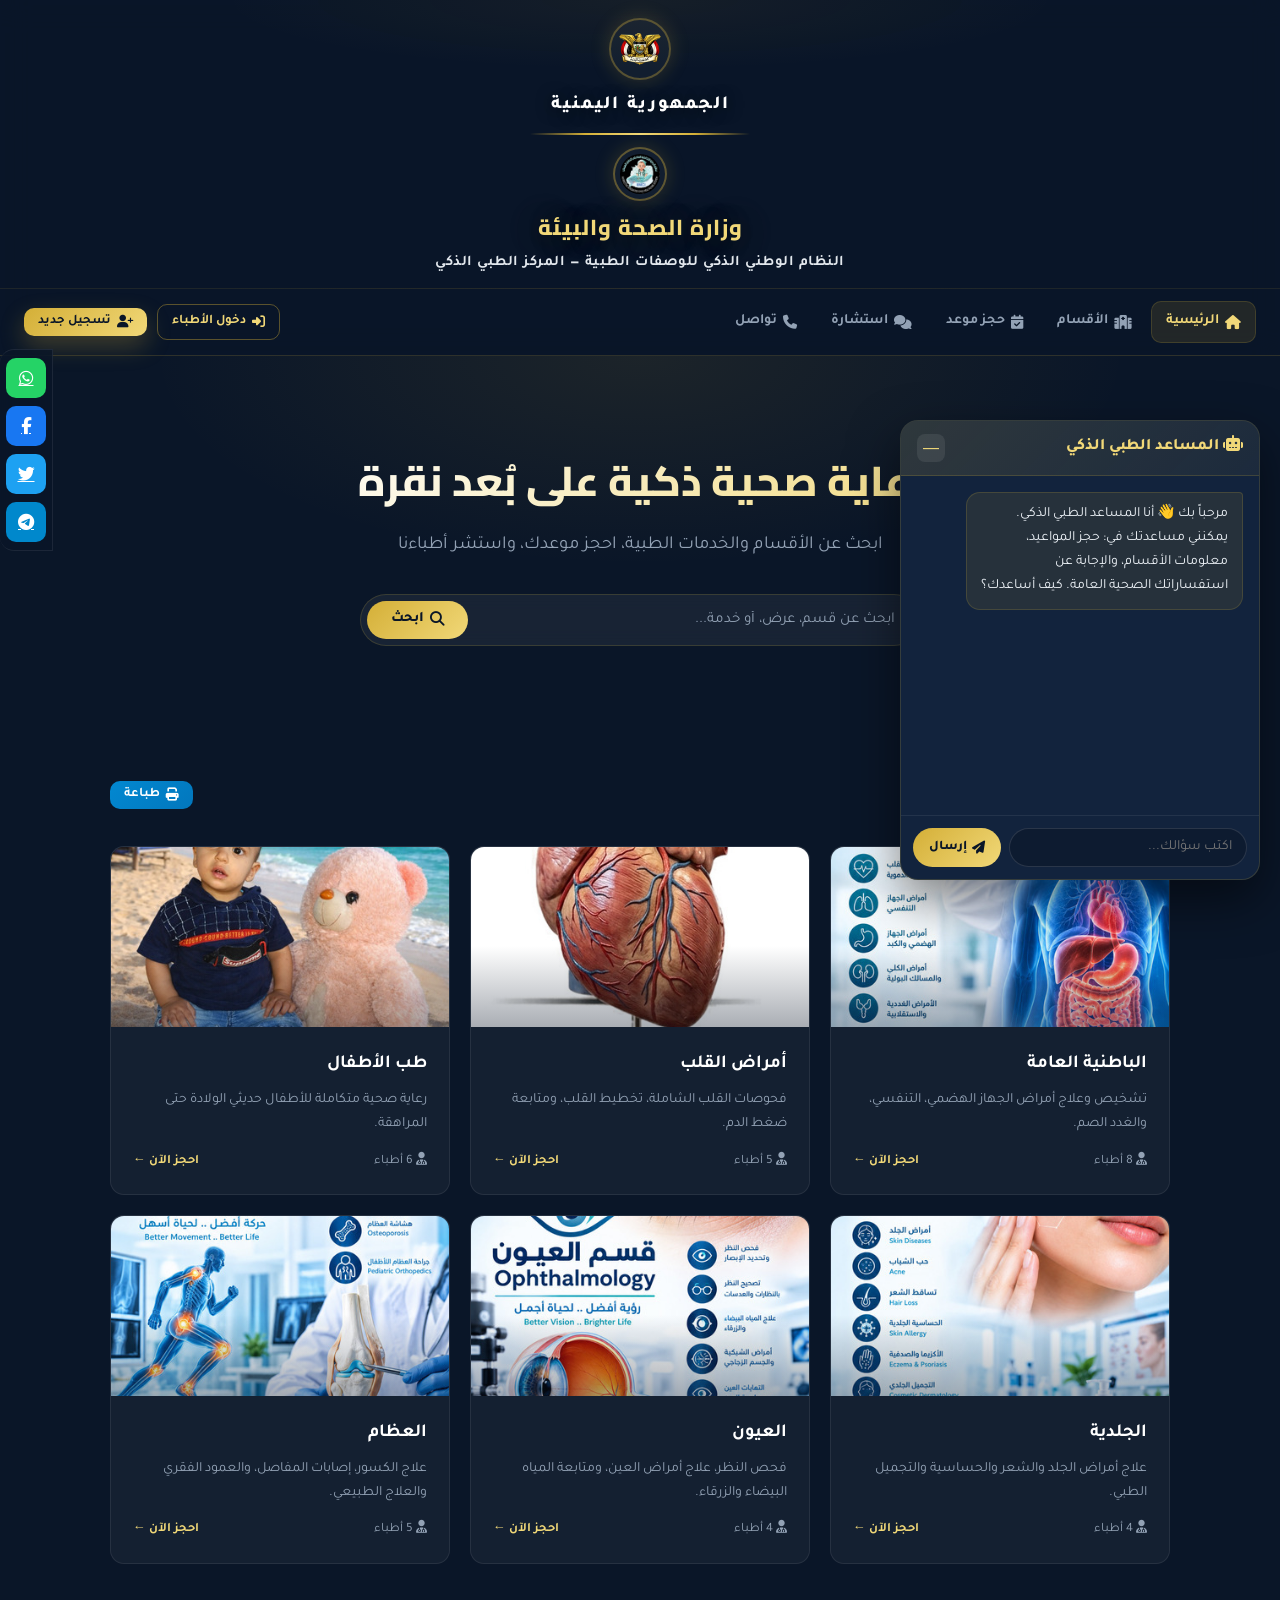
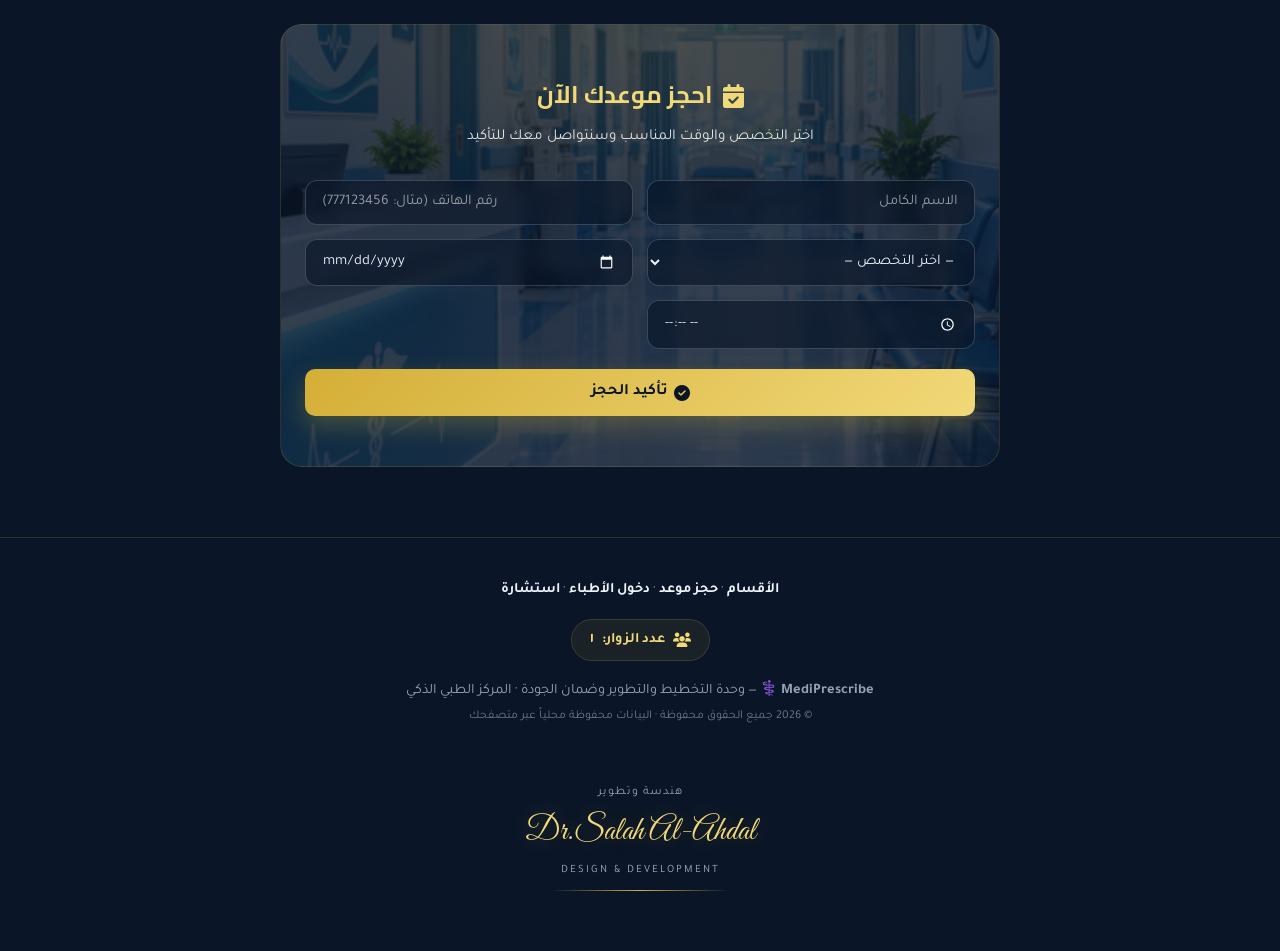
==== index.html @ f524c4a7 "🎉 Initial commit: National Smart Prescription v3.1 النظام الوطني الذكي للوصفات الطبية Ministry of Pu" ====
<!DOCTYPE html>
<html lang="ar" dir="rtl">
<head>
<meta charset="UTF-8">
<meta name="viewport" content="width=device-width, initial-scale=1.0, viewport-fit=cover">
<meta http-equiv="X-UA-Compatible" content="IE=edge">

<!-- ==================== SEO ==================== -->
<title>المركز الطبي الذكي | النظام الوطني الذكي للوصفات الطبية</title>
<meta name="description" content="نظام طبي متكامل — وزارة الصحة والبيئة اليمنية. احجز موعدك، استشر أطباءنا، واستفد من خدماتنا الطبية الشاملة.">
<meta name="keywords" content="المركز الطبي, وزارة الصحة, اليمن, حجز موعد, استشارة طبية, وصفات طبية">
<meta name="author" content="Dr.Salah Al-Ahdal">
<meta name="robots" content="index, follow">
<meta name="theme-color" content="#0a1628">
<meta name="color-scheme" content="dark light">

<!-- ==================== Open Graph ==================== -->
<meta property="og:type" content="website">
<meta property="og:locale" content="ar_YE">
<meta property="og:site_name" content="MediPrescribe">
<meta property="og:title" content="المركز الطبي الذكي | وزارة الصحة والبيئة">
<meta property="og:description" content="رعاية صحية ذكية على بُعد نقرة — احجز موعدك واستشر أطباءنا.">
<meta property="og:image" content="images/og-image.jpg">
<meta property="og:image:width" content="1200">
<meta property="og:image:height" content="630">

<!-- ==================== Twitter Card ==================== -->
<meta name="twitter:card" content="summary_large_image">
<meta name="twitter:title" content="المركز الطبي الذكي">
<meta name="twitter:description" content="رعاية صحية ذكية على بُعد نقرة.">
<meta name="twitter:image" content="images/twitter-card.jpg">

<!-- ==================== PWA / Icons ==================== -->
<link rel="manifest" href="manifest.json">
<link rel="icon" type="image/svg+xml" href="data:image/svg+xml,%3Csvg xmlns='http://www.w3.org/2000/svg' viewBox='0 0 100 100'%3E%3Ccircle cx='50' cy='50' r='48' fill='%230a1628'/%3E%3Ccircle cx='50' cy='50' r='42' fill='none' stroke='%23d4af37' stroke-width='2.5'/%3E%3Cpath d='M50 28v44M32 38h36M38 68h24' stroke='%23d4af37' stroke-width='3.5' fill='none' stroke-linecap='round'/%3E%3C/svg%3E">
<link rel="apple-touch-icon" href="images/apple-touch-icon.png">
<meta name="apple-mobile-web-app-capable" content="yes">
<meta name="apple-mobile-web-app-status-bar-style" content="black-translucent">
<meta name="apple-mobile-web-app-title" content="MediPrescribe">

<!-- ==================== Fonts ==================== -->
<link rel="preconnect" href="https://fonts.googleapis.com">
<link rel="preconnect" href="https://fonts.gstatic.com" crossorigin>
<link href="https://fonts.googleapis.com/css2?family=Great+Vibes&family=Cairo:wght@400;500;600;700;800&family=Tajawal:wght@400;500;700;800&display=swap" rel="stylesheet">
<link rel="stylesheet" href="https://cdnjs.cloudflare.com/ajax/libs/font-awesome/6.5.1/css/all.min.css">

<style>
/* ═══════════════ نظام الألوان والأساسيات ═══════════════ */
:root {
  --bg: #0a1628;
  --bg-light: #12233d;
  --bg-card: rgba(255, 255, 255, 0.045);
  --gold: #d4af37;
  --gold-light: #f1d878;
  --text: #eef3f8;
  --text-muted: #93a2b5;
  --border: rgba(212, 175, 55, 0.18);
  --danger: #dc3545;
  --success: #28a745;
  --info: #0288d1;
  --radius: 14px;
  --shadow: 0 10px 30px rgba(0, 0, 0, 0.35);
  --primary-color: #00796b;
  --primary-light: rgba(0, 121, 107, 0.12);
}

* { box-sizing: border-box; margin: 0; padding: 0; }

html { scroll-behavior: smooth; }

body.public-body {
  font-family: 'Tajawal', 'Cairo', sans-serif;
  background:
    radial-gradient(1000px 500px at 80% -10%, rgba(212, 175, 55, 0.07), transparent 60%),
    radial-gradient(800px 400px at 10% 110%, rgba(2, 136, 209, 0.08), transparent 60%),
    var(--bg);
  color: var(--text);
  min-height: 100vh;
  line-height: 1.7;
}

h1, h2, h3 { font-family: 'Cairo', 'Tajawal', sans-serif; }

a { color: inherit; }

::selection { background: rgba(212, 175, 55, 0.35); }

:focus-visible {
  outline: 2px solid var(--gold-light);
  outline-offset: 2px;
  border-radius: 6px;
}

/* ═══════════════ الهيدر الرسمي المركزي ═══════════════ */
.app-header-centered {
  display: flex;
  flex-direction: column;
  padding: 0;
  background: rgba(10, 22, 40, 0.85);
  backdrop-filter: blur(14px);
  -webkit-backdrop-filter: blur(14px);
  border-bottom: 1px solid var(--border);
  position: sticky;
  top: 0;
  z-index: 50;
}

.official-header-top {
  padding: 18px 20px 14px;
  text-align: center;
  border-bottom: 1px solid rgba(212, 175, 55, 0.1);
  background: radial-gradient(600px 100px at 50% 0%, rgba(212, 175, 55, 0.06), transparent 70%);
}

.official-header-content {
  display: flex;
  flex-direction: column;
  align-items: center;
  gap: 6px;
  max-width: 600px;
  margin: 0 auto;
}

.official-emblem {
  width: 62px;
  height: 62px;
  object-fit: contain;
  border-radius: 50%;
  border: 2.5px solid rgba(212, 175, 55, 0.35);
  padding: 5px;
  background: rgba(255, 255, 255, 0.04);
  box-shadow: 0 0 20px rgba(212, 175, 55, 0.2);
  transition: transform 0.4s ease, box-shadow 0.4s ease;
  display: block;
  margin: 0 auto;
  flex-shrink: 0;
}
.official-emblem:hover { transform: scale(1.08); box-shadow: 0 0 30px rgba(212, 175, 55, 0.4); }
.official-emblem.institute { width: 54px; height: 54px; border-color: rgba(212, 175, 55, 0.4); }
.official-emblem.fallback {
  display: flex !important;
  align-items: center;
  justify-content: center;
  font-size: 2rem;
  line-height: 1;
}

.official-header-republic {
  font-family: 'Tajawal', 'Cairo', sans-serif;
  font-weight: 800;
  font-size: clamp(0.95rem, 2.5vw, 1.15rem);
  color: #fff;
  letter-spacing: 2px;
  text-shadow: 0 2px 15px rgba(0, 0, 0, 0.6);
  margin-top: 4px;
}

.official-header-divider {
  width: 220px;
  height: 2px;
  background: linear-gradient(90deg, transparent, var(--gold), var(--gold-light), var(--gold), transparent);
  margin: 6px auto;
  border-radius: 2px;
}

.official-header-title {
  font-family: 'Cairo', 'Tajawal', sans-serif;
  font-weight: 800;
  font-size: clamp(1.05rem, 2.8vw, 1.35rem);
  color: var(--gold-light);
  text-shadow: 0 3px 20px rgba(0, 0, 0, 0.5), 0 0 40px rgba(212, 175, 55, 0.25);
  letter-spacing: 1px;
  line-height: 1.5;
  margin: 4px 0 0;
}

.official-header-subtitle {
  font-family: 'Tajawal', 'Cairo', sans-serif;
  font-weight: 600;
  font-size: clamp(0.78rem, 1.8vw, 0.92rem);
  color: var(--text);
  opacity: 0.95;
  letter-spacing: 0.5px;
  line-height: 1.5;
  margin: 2px 0 0;
}

.app-header-nav {
  display: flex;
  align-items: center;
  justify-content: space-between;
  gap: 14px;
  padding: 12px 24px;
  flex-wrap: wrap;
}

#main-nav { display: flex; gap: 4px; flex-wrap: wrap; align-items: center; }

.nav-link {
  padding: 8px 14px;
  border-radius: 10px;
  color: var(--text-muted);
  font-weight: 600;
  font-size: 0.88rem;
  transition: all 0.15s ease;
  border: 1px solid transparent;
  display: inline-flex;
  align-items: center;
  gap: 6px;
  text-decoration: none;
}
.nav-link:hover { color: var(--gold-light); background: rgba(212, 175, 55, 0.08); }
.nav-link.active {
  color: var(--gold-light);
  background: rgba(212, 175, 55, 0.12);
  border-color: rgba(212, 175, 55, 0.18);
}

.user-box { display: flex; align-items: center; gap: 10px; flex-wrap: wrap; }

.user-badge {
  display: inline-flex;
  align-items: center;
  gap: 6px;
  font-size: 0.84rem;
  font-weight: 600;
  padding: 7px 14px;
  border-radius: 999px;
  white-space: nowrap;
}
.user-badge.gold {
  background: rgba(212, 175, 55, 0.1);
  border: 1px solid rgba(212, 175, 55, 0.18);
  color: var(--gold-light);
}

/* ═══════════════ الأزرار ═══════════════ */
.btn {
  display: inline-flex;
  align-items: center;
  justify-content: center;
  gap: 6px;
  padding: 10px 20px;
  border: none;
  border-radius: 10px;
  font-family: inherit;
  font-weight: 700;
  font-size: 0.92rem;
  cursor: pointer;
  transition: all 0.15s ease;
  white-space: nowrap;
  text-align: center;
  user-select: none;
  text-decoration: none;
}
.btn:disabled { opacity: 0.55; cursor: not-allowed; transform: none !important; }
.btn-sm { padding: 6px 14px; font-size: 0.82rem; }
.btn-danger {
  background: rgba(220, 53, 69, 0.1);
  color: #ff9aa5;
  border: 1px solid rgba(220, 53, 69, 0.35);
}
.btn-danger:hover { background: rgba(220, 53, 69, 0.22); transform: translateY(-2px); }
.btn-ghost {
  background: rgba(255, 255, 255, 0.06);
  color: var(--text);
  border: 1px solid rgba(255, 255, 255, 0.16);
}
.btn-ghost:hover { background: rgba(255, 255, 255, 0.12); transform: translateY(-2px); }
.btn-secondary {
  background: linear-gradient(135deg, #0288d1, #0277bd);
  color: #fff;
  border: none;
}
.btn-secondary:hover { transform: translateY(-2px); box-shadow: 0 10px 22px rgba(2, 136, 209, 0.3); }
.btn-primary {
  background: linear-gradient(135deg, var(--gold), var(--gold-light));
  color: var(--bg);
  box-shadow: 0 10px 24px rgba(212, 175, 55, 0.28);
}
.btn-primary:hover:not(:disabled) { transform: translateY(-2px); box-shadow: 0 14px 30px rgba(212, 175, 55, 0.4); }
.btn-outline {
  background: transparent;
  color: var(--gold-light);
  border: 1px solid rgba(212, 175, 55, 0.4);
}
.btn-outline:hover { background: rgba(212, 175, 55, 0.12); transform: translateY(-2px); }

/* ═══════════════ skip link ═══════════════ */
.skip-link {
  position: absolute;
  top: -50px;
  right: 10px;
  background: var(--gold);
  color: var(--bg);
  padding: 8px 16px;
  border-radius: 0 0 10px 10px;
  font-weight: 800;
  z-index: 9999;
  transition: top 0.2s;
  text-decoration: none;
}
.skip-link:focus { top: 0; }

/* ═══════════════ Hero ═══════════════ */
.hero-section {
  padding: 90px 20px 70px;
  text-align: center;
  background:
    radial-gradient(700px 300px at 50% 0%, rgba(212, 175, 55, 0.09), transparent 70%);
}
.hero-content { max-width: 720px; margin: 0 auto; }
.hero-content h2 {
  font-size: clamp(1.6rem, 5vw, 2.6rem);
  font-weight: 800;
  background: linear-gradient(135deg, #fff, var(--gold-light));
  -webkit-background-clip: text;
  background-clip: text;
  -webkit-text-fill-color: transparent;
  margin-bottom: 14px;
}
.hero-content p {
  color: var(--text-muted);
  font-size: clamp(0.95rem, 2.5vw, 1.15rem);
  margin-bottom: 32px;
}

.search-bar {
  display: flex;
  gap: 8px;
  max-width: 560px;
  margin: 0 auto;
  background: rgba(255, 255, 255, 0.06);
  border: 1px solid var(--border);
  border-radius: 999px;
  padding: 6px;
  backdrop-filter: blur(8px);
}
.search-bar input {
  flex: 1;
  min-width: 0;
  background: transparent;
  border: none;
  outline: none;
  color: var(--text);
  font-family: inherit;
  font-size: 0.95rem;
  padding: 10px 18px;
}
.search-bar input::placeholder { color: var(--text-muted); }
.search-bar button {
  border: none;
  border-radius: 999px;
  padding: 10px 24px;
  background: linear-gradient(135deg, var(--gold), var(--gold-light));
  color: var(--bg);
  font-family: inherit;
  font-weight: 800;
  font-size: 0.9rem;
  cursor: pointer;
  display: inline-flex;
  align-items: center;
  gap: 6px;
  transition: transform 0.15s ease, box-shadow 0.15s ease;
}
.search-bar button:hover { transform: translateY(-1px); box-shadow: 0 8px 20px rgba(212, 175, 55, 0.35); }

/* ═══════════════ الأقسام ═══════════════ */
.section { max-width: 1100px; margin: 0 auto; padding: 60px 20px; }

.section-header {
  display: flex;
  align-items: center;
  justify-content: space-between;
  flex-wrap: wrap;
  gap: 12px;
  margin-bottom: 30px;
}
.section-header h3 {
  font-size: 1.5rem;
  color: var(--gold-light);
  display: flex;
  align-items: center;
  gap: 10px;
}

.departments-grid {
  display: grid;
  grid-template-columns: repeat(auto-fill, minmax(280px, 1fr));
  gap: 20px;
}

.dept-card {
  background: var(--bg-card);
  border: 1px solid rgba(255, 255, 255, 0.08);
  border-radius: var(--radius);
  overflow: hidden;
  transition: transform 0.2s ease, border-color 0.2s ease, box-shadow 0.2s ease;
  position: relative;
  display: flex;
  flex-direction: column;
}
.dept-card::before {
  content: '';
  position: absolute;
  inset-inline-start: 0;
  top: 0;
  height: 3px;
  width: 0;
  background: linear-gradient(90deg, var(--gold), var(--gold-light));
  transition: width 0.3s ease;
  z-index: 2;
}
.dept-card:hover {
  transform: translateY(-5px);
  border-color: rgba(212, 175, 55, 0.35);
  box-shadow: var(--shadow);
}
.dept-card:hover::before { width: 100%; }
.dept-card.hidden-by-search { display: none; }

/* ═══ صورة بطاقة القسم ═══ */
.dept-card-image {
  position: relative;
  width: 100%;
  height: 180px;
  overflow: hidden;
  background: linear-gradient(135deg, rgba(0,121,107,0.15), rgba(2,136,209,0.1));
}
.dept-card-image img {
  width: 100%;
  height: 100%;
  object-fit: cover;
  object-position: center;
  transition: transform 0.5s ease;
  display: block;
}
.dept-card:hover .dept-card-image img {
  transform: scale(1.06);
}
.dept-card-image::after {
  content: '';
  position: absolute;
  inset: 0;
  background: linear-gradient(180deg, transparent 55%, rgba(10, 22, 40, 0.35) 100%);
  pointer-events: none;
}

/* ✅ حالة الاحتياط: عند فشل تحميل الصورة */
.dept-card-image.fallback-mode {
  height: auto;
  padding: 22px 22px 0;
  background: transparent;
  display: flex;
  align-items: center;
}
.dept-card-image.fallback-mode img { display: none; }
.dept-card-image.fallback-mode::after { display: none; }
.dept-card-image.fallback-mode .dept-icon {
  display: flex;
  margin-bottom: 0;
}

/* أيقونة الاحتياط (مخفية افتراضياً) */
.dept-card-image .dept-icon-fallback {
  display: none;
  width: 54px;
  height: 54px;
  border-radius: var(--radius-md, 10px);
  background: var(--primary-light);
  border: 1px solid rgba(0,121,107,0.22);
  font-size: 1.4rem;
  color: var(--primary-color);
  align-items: center;
  justify-content: center;
}
.dept-card-image.fallback-mode .dept-icon-fallback {
  display: flex;
}

/* ═══ جسم البطاقة ═══ */
.dept-card-body {
  padding: 22px;
  flex: 1;
  display: flex;
  flex-direction: column;
}
.dept-card-body h4 { font-size: 1.15rem; margin-bottom: 8px; color: #fff; }
.dept-card-body p { font-size: 0.88rem; color: var(--text-muted); margin-bottom: 14px; flex: 1; }

.dept-meta {
  display: flex;
  align-items: center;
  justify-content: space-between;
  font-size: 0.8rem;
  color: var(--text-muted);
}
.dept-meta .doctors-count { color: var(--gold-light); font-weight: 700; }
.dept-meta .doctors-count:hover { color: #fff; }

/* ═══ أيقونة القسم (تُستخدم في fallback) ═══ */
.dept-icon {
  width: 54px;
  height: 54px;
  border-radius: 14px;
  display: flex;
  align-items: center;
  justify-content: center;
  font-size: 1.4rem;
  color: var(--gold-light);
  background: rgba(212, 175, 55, 0.1);
  border: 1px solid rgba(212, 175, 55, 0.22);
  margin-bottom: 16px;
}

.no-results {
  grid-column: 1 / -1;
  text-align: center;
  color: var(--text-muted);
  padding: 40px 20px;
  font-size: 1rem;
}
.no-results i { font-size: 2rem; display: block; margin-bottom: 12px; color: var(--gold); }

/* ═══════════════ قسم الحجز — مع خلفية المستشفى ═══════════════ */
.booking-section {
  position: relative;
  max-width: 720px;
  margin: 0 auto 70px;
  padding: 50px 24px;
  text-align: center;
  background:
    linear-gradient(rgba(10, 22, 40, 0.82), rgba(10, 22, 40, 0.82)),
    url('images/hospital-bg.jpg') center/cover no-repeat;
  border: 1px solid var(--border);
  border-radius: 22px;
  overflow: hidden;
  color: #fff;
}
.booking-section::before {
  content: '';
  position: absolute;
  inset: 0;
  background: radial-gradient(
    600px 300px at 50% 0%,
    rgba(212, 175, 55, 0.12),
    transparent 70%
  );
  pointer-events: none;
  border-radius: inherit;
}
.booking-section > * {
  position: relative;
  z-index: 1;
}
.booking-section h3 {
  font-size: 1.5rem;
  color: var(--gold-light);
  display: flex;
  align-items: center;
  justify-content: center;
  gap: 10px;
  margin-bottom: 8px;
}
.booking-section > p { color: rgba(255, 255, 255, 0.85); margin-bottom: 30px; font-size: 0.95rem; }

#booking-form {
  display: grid;
  grid-template-columns: 1fr 1fr;
  gap: 14px;
  text-align: right;
}
#booking-form input,
#booking-form select {
  width: 100%;
  padding: 13px 16px;
  border-radius: 12px;
  border: 1px solid rgba(255, 255, 255, 0.18);
  background: rgba(10, 22, 40, 0.65);
  color: var(--text);
  font-family: inherit;
  font-size: 0.92rem;
  transition: border-color 0.15s ease, box-shadow 0.15s ease;
  backdrop-filter: blur(6px);
}
#booking-form select option { background: var(--bg-light); color: var(--text); }
#booking-form input::placeholder { color: rgba(255, 255, 255, 0.55); }
#booking-form input:focus,
#booking-form select:focus {
  outline: none;
  border-color: var(--gold);
  box-shadow: 0 0 0 3px rgba(212, 175, 55, 0.2);
}
#booking-form input.invalid,
#booking-form select.invalid {
  border-color: var(--danger);
  box-shadow: 0 0 0 3px rgba(220, 53, 69, 0.2);
}
#booking-form input[type="date"],
#booking-form input[type="time"] { color-scheme: dark; }
#booking-form button[type="submit"] {
  grid-column: 1 / -1;
  padding: 14px;
  font-size: 1rem;
  margin-top: 6px;
}

/* ═══════════════ الفوتر ═══════════════ */
.app-footer {
  border-top: 1px solid var(--border);
  padding: 40px 20px 24px;
  text-align: center;
  color: var(--text-muted);
  font-size: 0.9rem;
  background: rgba(10, 22, 40, 0.6);
}
.footer-links { margin-bottom: 16px; }
.footer-links a {
  color: var(--text);
  text-decoration: none;
  transition: color 0.15s ease;
  font-weight: 600;
}
.footer-links a:hover { color: var(--gold-light); }
.visitor-counter {
  display: inline-flex;
  align-items: center;
  gap: 8px;
  margin-bottom: 18px;
  padding: 8px 18px;
  border-radius: 999px;
  background: rgba(212, 175, 55, 0.08);
  border: 1px solid rgba(212, 175, 55, 0.18);
  color: var(--gold-light);
  font-weight: 700;
}
.app-footer small { opacity: 0.7; }

/* ═══════════════ التوقيع ═══════════════ */
.e-signature {
  display: flex;
  flex-direction: column;
  align-items: center;
  gap: 2px;
  padding: 30px 20px 60px;
  background: rgba(10, 22, 40, 0.6);
}
.sig-label { font-size: 0.75rem; color: var(--text-muted); letter-spacing: 1px; }
.sig-name {
  font-family: 'Great Vibes', cursive;
  font-size: 2rem;
  color: var(--gold-light);
  text-shadow: 0 0 25px rgba(212, 175, 55, 0.3);
}
.sig-role { font-size: 0.7rem; color: var(--text-muted); letter-spacing: 2px; text-transform: uppercase; }
.sig-underline {
  width: 180px;
  height: 1px;
  margin-top: 8px;
  background: linear-gradient(90deg, transparent, var(--gold), transparent);
}

/* ═══════════════ الشات الذكي ═══════════════ */
.floating-chat {
  position: fixed;
  bottom: 20px;
  inset-inline-start: 20px;
  width: min(360px, calc(100vw - 40px));
  background: var(--bg-light);
  border: 1px solid var(--border);
  border-radius: 18px;
  box-shadow: 0 20px 50px rgba(0, 0, 0, 0.5);
  z-index: 60;
  overflow: hidden;
  display: flex;
  flex-direction: column;
  transition: height 0.25s ease;
  height: 460px;
}
.floating-chat.minimized { height: 52px; }
.floating-chat.minimized .chat-body,
.floating-chat.minimized .chat-footer { display: none; }

.chat-header {
  display: flex;
  align-items: center;
  justify-content: space-between;
  padding: 13px 16px;
  background: linear-gradient(135deg, rgba(212, 175, 55, 0.15), rgba(212, 175, 55, 0.05));
  border-bottom: 1px solid var(--border);
  font-weight: 800;
  color: var(--gold-light);
  flex-shrink: 0;
}
.chat-header button {
  background: rgba(255, 255, 255, 0.08);
  border: none;
  color: var(--gold-light);
  width: 28px;
  height: 28px;
  border-radius: 8px;
  cursor: pointer;
  font-size: 1rem;
  line-height: 1;
}
.chat-header button:hover { background: rgba(212, 175, 55, 0.2); }

.chat-body {
  flex: 1;
  overflow-y: auto;
  padding: 16px;
  display: flex;
  flex-direction: column;
  gap: 10px;
}
.chat-body::-webkit-scrollbar { width: 6px; }
.chat-body::-webkit-scrollbar-thumb { background: rgba(212, 175, 55, 0.3); border-radius: 3px; }

.chat-msg {
  max-width: 85%;
  padding: 10px 14px;
  border-radius: 14px;
  font-size: 0.88rem;
  line-height: 1.7;
  animation: msgIn 0.25s ease;
}
@keyframes msgIn { from { opacity: 0; transform: translateY(8px); } to { opacity: 1; transform: none; } }
.chat-msg.bot {
  align-self: flex-start;
  background: rgba(212, 175, 55, 0.1);
  border: 1px solid rgba(212, 175, 55, 0.18);
  color: var(--text);
  border-start-start-radius: 4px;
}
.chat-msg.user {
  align-self: flex-end;
  background: linear-gradient(135deg, var(--gold), var(--gold-light));
  color: var(--bg);
  font-weight: 600;
  border-start-end-radius: 4px;
}
.chat-typing {
  align-self: flex-start;
  padding: 10px 16px;
  color: var(--text-muted);
  font-size: 1.2rem;
  letter-spacing: 3px;
}

.chat-footer {
  display: flex;
  gap: 8px;
  padding: 12px;
  border-top: 1px solid rgba(255, 255, 255, 0.07);
  flex-shrink: 0;
}
.chat-footer input {
  flex: 1;
  min-width: 0;
  padding: 10px 14px;
  border-radius: 999px;
  border: 1px solid rgba(255, 255, 255, 0.12);
  background: rgba(10, 22, 40, 0.6);
  color: var(--text);
  font-family: inherit;
  font-size: 0.88rem;
  outline: none;
}
.chat-footer input:focus { border-color: var(--gold); }
.chat-footer button {
  border: none;
  border-radius: 999px;
  padding: 10px 16px;
  background: linear-gradient(135deg, var(--gold), var(--gold-light));
  color: var(--bg);
  font-weight: 800;
  font-family: inherit;
  font-size: 0.82rem;
  cursor: pointer;
  display: inline-flex;
  align-items: center;
  gap: 5px;
  transition: transform 0.15s ease;
}
.chat-footer button:hover { transform: translateY(-1px); }

/* ═══════════════ المشاركة الاجتماعية ═══════════════ */
.social-share-sidebar {
  position: fixed;
  top: 50%;
  inset-inline-end: 0;
  transform: translateY(-50%);
  display: flex;
  flex-direction: column;
  gap: 8px;
  z-index: 55;
  padding: 8px 6px;
  background: rgba(10, 22, 40, 0.75);
  border: 1px solid rgba(255, 255, 255, 0.08);
  border-inline-end: none;
  border-radius: 14px 0 0 14px;
  backdrop-filter: blur(10px);
}
.share-btn {
  width: 40px;
  height: 40px;
  display: flex;
  align-items: center;
  justify-content: center;
  border-radius: 10px;
  color: #fff;
  font-size: 1.05rem;
  transition: transform 0.15s ease, box-shadow 0.15s ease;
}
.share-btn:hover { transform: translateX(-3px) scale(1.05); }
.share-btn.whatsapp { background: #25d366; }
.share-btn.facebook { background: #1877f2; }
.share-btn.twitter { background: #1da1f2; }
.share-btn.telegram { background: #0088cc; }

/* ═══════════════ Modal ═══════════════ */
.modal {
  position: fixed;
  inset: 0;
  background: rgba(5, 10, 20, 0.75);
  backdrop-filter: blur(6px);
  display: flex;
  align-items: center;
  justify-content: center;
  z-index: 100;
  padding: 20px;
  opacity: 1;
  transition: opacity 0.2s ease;
}
.modal.hidden { display: none; }
.modal-content {
  background: #fff;
  color: #1a2332;
  border-radius: 20px;
  padding: 36px 30px;
  max-width: 520px;
  width: 100%;
  text-align: center;
  position: relative;
  box-shadow: 0 30px 80px rgba(0, 0, 0, 0.5);
  animation: modalIn 0.3s ease;
}
@keyframes modalIn { from { opacity: 0; transform: translateY(20px) scale(0.97); } to { opacity: 1; transform: none; } }
.modal-close {
  position: absolute;
  top: 12px;
  inset-inline-start: 14px;
  background: rgba(0, 0, 0, 0.06);
  border: none;
  width: 34px;
  height: 34px;
  border-radius: 50%;
  font-size: 1.3rem;
  cursor: pointer;
  color: #555;
  line-height: 1;
  transition: background 0.15s ease;
}
.modal-close:hover { background: rgba(0, 0, 0, 0.12); }

/* ═══════════════ Toast ═══════════════ */
#toast-box {
  position: fixed;
  bottom: 24px;
  inset-inline-end: 24px;
  z-index: 200;
  display: flex;
  flex-direction: column;
  gap: 10px;
  max-width: min(360px, calc(100vw - 48px));
}
.toast {
  padding: 14px 18px;
  border-radius: 12px;
  font-weight: 700;
  font-size: 0.9rem;
  color: #fff;
  box-shadow: 0 15px 40px rgba(0, 0, 0, 0.4);
  display: flex;
  align-items: center;
  gap: 10px;
  animation: toastIn 0.3s ease;
  border-inline-start: 4px solid transparent;
}
@keyframes toastIn { from { opacity: 0; transform: translateX(-20px); } to { opacity: 1; transform: none; } }
.toast.out { animation: toastOut 0.3s ease forwards; }
@keyframes toastOut { to { opacity: 0; transform: translateX(-20px); } }
.toast.success { background: #1e3d2b; border-color: var(--success); }
.toast.error   { background: #3d1e22; border-color: var(--danger); }
.toast.warning { background: #3d351e; border-color: var(--gold); }
.toast.info    { background: #1e2c3d; border-color: var(--info); }

/* ═══════════════ الطباعة ═══════════════ */
@media print {
  .app-header-centered, .skip-link, .floating-chat, .social-share-sidebar,
  .app-footer, .hero-section, #booking, .auth-buttons, #toast-box, .modal,
  .e-signature, .print-share-controls { display: none !important; }
  body { background: #fff !important; color: #000 !important; }
  .departments-grid { grid-template-columns: repeat(2, 1fr); gap: 8px; }
  .dept-card { border: 1px solid #ccc; background: #fff; }
  .dept-card h4, .dept-card p, .dept-meta { color: #000 !important; }
}

/* ═══════════════ Responsive ═══════════════ */
@media (max-width: 1024px) {
  .official-header-top { padding: 14px 16px 10px; }
  .official-emblem { width: 52px; height: 52px; }
  .official-emblem.institute { width: 46px; height: 46px; }
  .app-header-nav { padding: 12px 16px; }
}

@media (max-width: 768px) {
  .official-header-top { padding: 12px 12px 8px; }
  .official-emblem { width: 46px; height: 46px; padding: 4px; }
  .official-emblem.institute { width: 42px; height: 42px; }
  .official-header-republic { font-size: 0.85rem; letter-spacing: 1.5px; }
  .official-header-title { font-size: 1rem; }
  .official-header-subtitle { font-size: 0.72rem; }
  .official-header-divider { width: 160px; }
  .app-header-nav { padding: 10px 12px; flex-direction: column; align-items: stretch; gap: 10px; }
  #main-nav { justify-content: center; order: 2; }
  .user-box { justify-content: center; order: 1; }
  #booking-form { grid-template-columns: 1fr; }
  .hero-section { padding: 60px 16px 50px; }
  .social-share-sidebar { top: auto; bottom: 90px; transform: none; }
  .floating-chat { bottom: 12px; inset-inline-start: 12px; }
  .booking-section { margin-inline: 16px; margin-bottom: 50px; padding: 36px 18px; }
  .dept-card-image { height: 160px; }
}

@media (max-width: 480px) {
  .official-emblem { width: 42px; height: 42px; padding: 3px; }
  .official-emblem.institute { width: 38px; height: 38px; }
  .official-header-republic { font-size: 0.78rem; }
  .official-header-title { font-size: 0.92rem; }
  .official-header-subtitle { font-size: 0.68rem; }
  .nav-link { font-size: 0.75rem; padding: 6px 8px; }
  .search-bar { flex-direction: column; border-radius: 18px; }
  .search-bar button { justify-content: center; }
  .dept-card-image { height: 140px; }
}
</style>
</head>

<body class="public-body">

<a href="#main-content" class="skip-link">تخطَّ إلى المحتوى الرئيسي</a>

<!-- ==================== الهيدر الرسمي المركزي ==================== -->
<header class="app-header-centered" role="banner">
  <div class="official-header-top">
    <div class="official-header-content">
      <img src="images/logo-yemen.png" alt="شعار الجمهورية اليمنية"
           class="official-emblem" loading="eager" data-fallback="🇾🇪" width="62" height="62">

      <span class="official-header-republic">الجمهورية اليمنية</span>
      <div class="official-header-divider" aria-hidden="true"></div>

      <img src="images/logo-health.png" alt="شعار وزارة الصحة والبيئة"
           class="official-emblem institute" loading="eager" data-fallback="⚕️" width="54" height="54">

      <h1 class="official-header-title">وزارة الصحة والبيئة</h1>
      <p class="official-header-subtitle">النظام الوطني الذكي للوصفات الطبية — المركز الطبي الذكي</p>
    </div>
  </div>

  <div class="app-header-nav">
    <nav id="main-nav" role="navigation" aria-label="التنقل الرئيسي">
      <a class="nav-link active" href="index.html" aria-current="page">
        <i class="fas fa-home" aria-hidden="true"></i>
        الرئيسية
      </a>
      <a class="nav-link" href="#departments">
        <i class="fas fa-hospital" aria-hidden="true"></i>
        الأقسام
      </a>
      <a class="nav-link" href="#booking">
        <i class="fas fa-calendar-check" aria-hidden="true"></i>
        حجز موعد
      </a>
      <a class="nav-link" href="#ai-chat" id="nav-consult">
        <i class="fas fa-comments" aria-hidden="true"></i>
        استشارة
      </a>
      <a class="nav-link" href="#contact">
        <i class="fas fa-phone" aria-hidden="true"></i>
        تواصل
      </a>
    </nav>

    <div class="user-box" id="auth-buttons">
      <a href="login.html" class="btn btn-outline btn-sm" id="login-link">
        <i class="fas fa-sign-in-alt" aria-hidden="true"></i>
        دخول الأطباء
      </a>
      <button class="btn btn-primary btn-sm" id="register-btn" type="button">
        <i class="fas fa-user-plus" aria-hidden="true"></i>
        تسجيل جديد
      </button>
    </div>
  </div>
</header>

<!-- ==================== المحتوى الرئيسي ==================== -->
<main id="main-content" role="main">

  <!-- ==================== Hero Section ==================== -->
  <section class="hero-section">
    <div class="hero-content">
      <h2>رعاية صحية ذكية على بُعد نقرة</h2>
      <p>ابحث عن الأقسام والخدمات الطبية، احجز موعدك، واستشر أطباءنا</p>

      <div class="search-bar" role="search">
        <input
          type="search"
          id="hero-search"
          placeholder="ابحث عن قسم، عرض، أو خدمة..."
          autocomplete="off"
          aria-label="بحث">
        <button type="button" id="hero-search-btn" aria-label="ابحث">
          <i class="fas fa-search" aria-hidden="true"></i>
          ابحث
        </button>
      </div>
    </div>
  </section>

  <!-- ==================== الأقسام الطبية ==================== -->
  <section class="section" id="departments">
    <div class="section-header">
      <h3><i class="fas fa-hospital" aria-hidden="true"></i> الأقسام الطبية</h3>
      <div class="print-share-controls">
        <button class="btn btn-secondary btn-sm" onclick="window.print()" type="button">
          <i class="fas fa-print" aria-hidden="true"></i>
          طباعة
        </button>
      </div>
    </div>

    <div class="departments-grid" id="departments-grid">
      <!-- تُملأ ديناميكياً -->
    </div>
  </section>

  <!-- ==================== قسم حجز المواعيد ==================== -->
  <section class="booking-section" id="booking">
    <h3><i class="fas fa-calendar-check" aria-hidden="true"></i> احجز موعدك الآن</h3>
    <p>اختر التخصص والوقت المناسب وسنتواصل معك للتأكيد</p>

    <form id="booking-form" autocomplete="on" novalidate>
      <input
        type="text"
        name="name"
        placeholder="الاسم الكامل"
        required
        autocomplete="name"
        aria-label="الاسم الكامل"
        minlength="2"
        maxlength="80">

      <input
        type="tel"
        name="phone"
        placeholder="رقم الهاتف (مثال: 777123456)"
        required
        autocomplete="tel"
        inputmode="tel"
        aria-label="رقم الهاتف">

      <select name="department" required aria-label="التخصص">
        <option value="">— اختر التخصص —</option>
        <option value="الباطنية العامة">الباطنية العامة</option>
        <option value="أمراض القلب">أمراض القلب</option>
        <option value="طب الأطفال">طب الأطفال</option>
        <option value="الجلدية">الجلدية</option>
        <option value="العيون">العيون</option>
        <option value="العظام">العظام</option>
      </select>

      <input type="date" name="date" required aria-label="التاريخ">

      <input type="time" name="time" required aria-label="الوقت">

      <button type="submit" class="btn btn-primary" id="booking-submit">
        <i class="fas fa-check-circle" aria-hidden="true"></i>
        تأكيد الحجز
      </button>
    </form>
  </section>

</main>

<!-- ==================== الفوتر الرسمي ==================== -->
<footer class="app-footer" id="contact" role="contentinfo">
  <div class="footer-links">
    <a href="#departments">الأقسام</a> ·
    <a href="#booking">حجز موعد</a> ·
    <a href="login.html">دخول الأطباء</a> ·
    <a href="#ai-chat" class="footer-consult">استشارة</a>
  </div>

  <div class="visitor-counter">
    <i class="fas fa-users" aria-hidden="true"></i>
    عدد الزوار: <span id="visitor-count" aria-live="polite">0</span>
  </div>

  <p>
    <b>MediPrescribe ⚕️</b> — وحدة التخطيط والتطوير وضمان الجودة · المركز الطبي الذكي
    <br>
    <small>© 2026 جميع الحقوق محفوظة · البيانات محفوظة محلياً عبر متصفحك</small>
  </p>
</footer>

<!-- ==================== التوقيع الإلكتروني ==================== -->
<div class="e-signature" role="contentinfo" aria-label="التوقيع الإلكتروني">
  <span class="sig-label">هندسة وتطوير</span>
  <span class="sig-name">Dr.Salah Al-Ahdal</span>
  <span class="sig-role">Design &amp; Development</span>
  <span class="sig-underline"></span>
</div>

<!-- ==================== الشات الذكي ==================== -->
<div class="floating-chat" id="ai-chat" role="dialog" aria-label="المساعد الطبي الذكي">
  <div class="chat-header" id="chat-header">
    <span><i class="fas fa-robot" aria-hidden="true"></i> المساعد الطبي الذكي</span>
    <button type="button" aria-label="تصغير" id="chat-minimize">—</button>
  </div>

  <div class="chat-body" id="chat-body" aria-live="polite" aria-label="محادثة المساعد الطبي"></div>

  <div class="chat-footer">
    <input
      type="text"
      id="chat-input"
      placeholder="اكتب سؤالك..."
      autocomplete="off"
      aria-label="اكتب سؤالك"
      maxlength="500">
    <button type="button" id="chat-send" aria-label="إرسال">
      <i class="fas fa-paper-plane" aria-hidden="true"></i>
      إرسال
    </button>
  </div>
</div>

<!-- ==================== أزرار المشاركة الاجتماعية ==================== -->
<div class="social-share-sidebar" aria-label="مشاركة">
  <a class="share-btn whatsapp" href="#" target="_blank" rel="noopener noreferrer" aria-label="شارك على واتساب" title="واتساب">
    <i class="fab fa-whatsapp" aria-hidden="true"></i>
  </a>
  <a class="share-btn facebook" href="#" target="_blank" rel="noopener noreferrer" aria-label="شارك على فيسبوك" title="فيسبوك">
    <i class="fab fa-facebook-f" aria-hidden="true"></i>
  </a>
  <a class="share-btn twitter" href="#" target="_blank" rel="noopener noreferrer" aria-label="شارك على تويتر" title="تويتر">
    <i class="fab fa-twitter" aria-hidden="true"></i>
  </a>
  <a class="share-btn telegram" href="#" target="_blank" rel="noopener noreferrer" aria-label="شارك على تليجرام" title="تليجرام">
    <i class="fab fa-telegram" aria-hidden="true"></i>
  </a>
</div>

<!-- ==================== Modal ترحيبي ==================== -->
<div class="modal hidden" id="welcome-modal" role="dialog" aria-modal="true" aria-labelledby="welcome-title">
  <div class="modal-content">
    <button class="modal-close" data-close-modal type="button" aria-label="إغلاق">×</button>

    <h3 id="welcome-title" style="color:#0a1628;margin-bottom:12px;font-size:1.3rem;">
      👋 مرحباً بك في المركز الطبي الذكي
    </h3>

    <p style="color:#4a5568;line-height:1.9;margin-bottom:24px;">
      نظام صحي متكامل يتيح لك حجز المواعيد، الاستشارات، والوصول إلى أطبائنا بسهولة.
      <br>
      <strong style="color:#0a1628;">هل أنت طبيب؟</strong>
      سجّل الدخول للوصول إلى لوحة الوصفات.
    </p>

    <div style="display:flex;gap:10px;justify-content:center;flex-wrap:wrap;">
      <button class="btn btn-primary" id="quick-book-btn" type="button">
        <i class="fas fa-calendar-check" aria-hidden="true"></i>
        احجز موعدك
      </button>

      <a href="login.html" class="btn btn-outline">
        <i class="fas fa-sign-in-alt" aria-hidden="true"></i>
        دخول الأطباء
      </a>

      <button class="btn btn-ghost" data-close-modal type="button" style="border-color:#cbd5e0;color:#4a5568;">
        تصفح الموقع
      </button>
    </div>
  </div>
</div>

<!-- ==================== Toast ==================== -->
<div id="toast-box" role="log" aria-live="polite" aria-atomic="true"></div>

<noscript>
  <div style="position:fixed;inset:0;background:#0a1628;color:#f1d878;display:flex;align-items:center;justify-content:center;z-index:99999;font-family:Tajawal,sans-serif;text-align:center;padding:20px;">
    ⚠️ هذا النظام يتطلب تفعيل JavaScript في المتصفح.
  </div>
</noscript>

<!-- ==========================================================
     النسخة النهائية v4 — الصور الحقيقية + hospital-bg
     ========================================================== -->
<script>
(function initMediPrescribe() {
  'use strict';

  /* ═══════════════ أدوات أساسية ═══════════════ */
  function $(id) { return document.getElementById(id); }

  const storage = {
    get(k) { try { return localStorage.getItem(k); } catch (_) { return null; } },
    set(k, v) { try { localStorage.setItem(k, v); } catch (_) {} },
    remove(k) { try { localStorage.removeItem(k); } catch (_) {} }
  };

  function escapeHTML(str) {
    return String(str).replace(/[&<>"']/g, c => ({
      '&': '&amp;', '<': '&lt;', '>': '&gt;', '"': '&quot;', "'": '&#39;'
    }[c]));
  }

  /* ═══════════════ Toast ═══════════════ */
  function toast(msg, type, ms) {
    const box = $('toast-box');
    if (!box) return;
    const icons = { success: 'fa-check-circle', error: 'fa-exclamation-circle', warning: 'fa-exclamation-triangle', info: 'fa-info-circle' };
    const el = document.createElement('div');
    el.className = 'toast ' + (type || 'info');
    el.innerHTML = '<i class="fas ' + (icons[type] || icons.info) + '" aria-hidden="true"></i><span>' + escapeHTML(msg) + '</span>';
    box.appendChild(el);
    setTimeout(() => {
      el.classList.add('out');
      setTimeout(() => el.remove(), 350);
    }, ms || 3000);
  }

  /* ═══════════════ 1. حارس: إزالة <base target="_blank"> ═══════════════ */
  (function stripDangerousBase() {
    document.querySelectorAll('base[target="_blank"]').forEach(b => b.remove());
    if (!document.head) return;
    const mo = new MutationObserver(muts => {
      muts.forEach(m => m.addedNodes.forEach(n => {
        if (n.nodeType === 1 && n.tagName === 'BASE') n.remove();
      }));
    });
    mo.observe(document.head, { childList: true });
    window.addEventListener('beforeunload', () => { try { mo.disconnect(); } catch (_) {} });
  })();

  /* ═══════════════ 2. بدائل الشعارات ═══════════════ */
  function initEmblemFallbacks() {
    document.querySelectorAll('img.official-emblem').forEach(img => {
      const swap = () => {
        if (img.dataset.swapped) return;
        img.dataset.swapped = '1';
        const div = document.createElement('div');
        div.className = img.className + ' fallback';
        div.textContent = img.dataset.fallback || '🏥';
        div.setAttribute('role', 'img');
        div.setAttribute('aria-label', img.alt || '');
        if (img.parentNode) img.replaceWith(div);
      };
      img.addEventListener('error', swap);
      if (img.complete && img.naturalWidth === 0) swap();
    });
  }

  /* ═══════════════ 3. بيانات الأقسام — مع صور حقيقية ═══════════════ */
  const DEPARTMENTS = [
    {
      name: 'الباطنية العامة',
      icon: 'fa-stethoscope',
      img: 'images/internal.jpg',
      desc: 'تشخيص وعلاج أمراض الجهاز الهضمي، التنفسي، والغدد الصم.',
      doctors: 8
    },
    {
      name: 'أمراض القلب',
      icon: 'fa-heart-pulse',
      img: 'images/cardio.jpg',
      desc: 'فحوصات القلب الشاملة، تخطيط القلب، ومتابعة ضغط الدم.',
      doctors: 5
    },
    {
      name: 'طب الأطفال',
      icon: 'fa-baby',
      img: 'images/pediatrics.jpg',
      desc: 'رعاية صحية متكاملة للأطفال حديثي الولادة حتى المراهقة.',
      doctors: 6
    },
    {
      name: 'الجلدية',
      icon: 'fa-hand-dots',
      img: 'images/derma.jpg',
      desc: 'علاج أمراض الجلد والشعر والحساسية والتجميل الطبي.',
      doctors: 4
    },
    {
      name: 'العيون',
      icon: 'fa-eye',
      img: 'images/eyes.jpg',
      desc: 'فحص النظر، علاج أمراض العين، ومتابعة المياه البيضاء والزرقاء.',
      doctors: 4
    },
    {
      name: 'العظام',
      icon: 'fa-bone',
      img: 'images/ortho.jpg',
      desc: 'علاج الكسور، إصابات المفاصل، والعمود الفقري والعلاج الطبيعي.',
      doctors: 5
    }
  ];

  /* ═══════════════ 4. renderDepartments ═══════════════ */
  function renderDepartments() {
    const grid = $('departments-grid');
    if (!grid) return;

    grid.innerHTML = DEPARTMENTS.map((d, i) => `
      <article class="dept-card" data-name="${escapeHTML(d.name)}">
        <div class="dept-card-image" data-dept-index="${i}">
          <img src="${escapeHTML(d.img)}"
               alt="قسم ${escapeHTML(d.name)}"
               loading="lazy"
               decoding="async"
               width="600" height="400"
               data-dept-index="${i}">
          <div class="dept-icon-fallback" aria-hidden="true">
            <i class="fas ${d.icon}"></i>
          </div>
        </div>
        <div class="dept-card-body">
          <h4>${escapeHTML(d.name)}</h4>
          <p>${escapeHTML(d.desc)}</p>
          <div class="dept-meta">
            <span><i class="fas fa-user-doctor" aria-hidden="true"></i> ${d.doctors} أطباء</span>
            <a href="#booking" class="doctors-count" style="text-decoration:none;">احجز الآن ←</a>
          </div>
        </div>
      </article>
    `).join('');

    /* ✅ معالجة فشل تحميل الصور تلقائياً */
    grid.querySelectorAll('.dept-card-image img').forEach(img => {
      const parent = img.parentElement;
      const swap = () => {
        if (!parent || parent.dataset.swapped) return;
        parent.dataset.swapped = '1';
        parent.classList.add('fallback-mode');
      };
      img.addEventListener('error', swap);
      if (img.complete && img.naturalWidth === 0) swap();
    });

    /* ✅ IntersectionObserver للأجهزة القديمة */
    if ('IntersectionObserver' in window) {
      const io = new IntersectionObserver((entries) => {
        entries.forEach(entry => {
          if (entry.isIntersecting) {
            const img = entry.target;
            if (img.dataset.src) {
              img.src = img.dataset.src;
              delete img.dataset.src;
            }
            io.unobserve(img);
          }
        });
      }, { rootMargin: '200px' });

      grid.querySelectorAll('img[loading="lazy"]').forEach(img => io.observe(img));
    }
  }

  /* ═══════════════ 5. البحث ═══════════════ */
  function initSearch() {
    const input = $('hero-search');
    const btn = $('hero-search-btn');
    if (!input || !btn) return;

    let noResultsEl = null;
    let scrollTimer = null;

    function doSearch(scroll = true) {
      const q = input.value.trim().toLowerCase();
      const cards = document.querySelectorAll('.dept-card');
      let visible = 0;

      cards.forEach(card => {
        const match = !q || card.textContent.toLowerCase().includes(q);
        card.classList.toggle('hidden-by-search', !match);
        if (match) visible++;
      });

      if (noResultsEl) { noResultsEl.remove(); noResultsEl = null; }
      if (q && visible === 0) {
        noResultsEl = document.createElement('div');
        noResultsEl.className = 'no-results';
        noResultsEl.innerHTML = '<i class="fas fa-search" aria-hidden="true"></i>لا توجد نتائج مطابقة لـ "' + escapeHTML(input.value.trim()) + '"';
        $('departments-grid').appendChild(noResultsEl);
      }

      if (scroll) $('departments').scrollIntoView({ behavior: 'smooth', block: 'start' });
    }

    btn.addEventListener('click', () => doSearch(true));

    input.addEventListener('input', () => {
      doSearch(false);
      clearTimeout(scrollTimer);
      const q = input.value.trim();
      if (q) {
        scrollTimer = setTimeout(() => {
          $('departments').scrollIntoView({ behavior: 'smooth', block: 'start' });
        }, 500);
      }
    });

    input.addEventListener('keydown', e => {
      if (e.key === 'Enter') {
        e.preventDefault();
        clearTimeout(scrollTimer);
        doSearch(true);
      }
    });
  }

  /* ═══════════════ 6. نموذج الحجز ═══════════════ */
  function initBookingForm() {
    const form = $('booking-form');
    if (!form) return;

    const nameEl = form.querySelector('[name="name"]');
    const phoneEl = form.querySelector('[name="phone"]');
    const deptEl = form.querySelector('[name="department"]');
    const dateEl = form.querySelector('[name="date"]');
    const timeEl = form.querySelector('[name="time"]');

    if (!nameEl || !phoneEl || !deptEl || !dateEl || !timeEl) return;

    const today = new Date().toISOString().split('T')[0];
    dateEl.min = today;

    function markInvalid(el, bad) {
      el.classList.toggle('invalid', bad);
      return !bad;
    }

    form.addEventListener('submit', e => {
      e.preventDefault();

      let ok = true;
      ok = markInvalid(nameEl, nameEl.value.trim().length < 2) && ok;
      const digits = phoneEl.value.replace(/\D/g, '');
      ok = markInvalid(phoneEl, digits.length < 7 || digits.length > 15) && ok;
      ok = markInvalid(deptEl, !deptEl.value) && ok;
      ok = markInvalid(dateEl, !dateEl.value) && ok;
      ok = markInvalid(timeEl, !timeEl.value) && ok;

      if (!ok) {
        toast('⚠️ يرجى تصحيح الحقول المحددة بالأحمر', 'warning', 3000);
        const firstInvalid = form.querySelector('.invalid');
        if (firstInvalid) firstInvalid.focus();
        return;
      }

      let bookings = [];
      try { bookings = JSON.parse(storage.get('mp_bookings') || '[]'); } catch (_) { bookings = []; }

      const booking = {
        id: 'BK-' + Date.now(),
        name: nameEl.value.trim(),
        phone: phoneEl.value.trim(),
        department: deptEl.value,
        date: dateEl.value,
        time: timeEl.value,
        createdAt: new Date().toISOString()
      };
      bookings.push(booking);
      storage.set('mp_bookings', JSON.stringify(bookings));

      const btn = $('booking-submit');
      btn.disabled = true;
      const original = btn.innerHTML;
      btn.innerHTML = '<i class="fas fa-spinner fa-spin" aria-hidden="true"></i> جارٍ التأكيد...';

      setTimeout(() => {
        btn.disabled = false;
        btn.innerHTML = original;
        form.reset();
        toast('✅ تم استلام حجزك بنجاح! رقم الحجز: ' + booking.id, 'success', 5000);
      }, 900);
    });

    form.addEventListener('input', e => {
      if (e.target && e.target.classList) e.target.classList.remove('invalid');
    });
  }

  /* ═══════════════ 7. عدّاد الزوار ═══════════════ */
  function initVisitorCounter() {
    const el = $('visitor-count');
    if (!el) return;
    const KEY = 'mp_visits';
    const count = (parseInt(storage.get(KEY) || '0', 10) || 0) + 1;
    storage.set(KEY, String(count));

    let current = 0;
    const step = Math.max(1, Math.ceil(count / 30));
    const timer = setInterval(() => {
      current = Math.min(count, current + step);
      el.textContent = current.toLocaleString('ar-EG');
      if (current >= count) clearInterval(timer);
    }, 30);
  }

  /* ═══════════════ 8. روابط المشاركة ═══════════════ */
  function initSocialShare() {
    const url = encodeURIComponent(location.href);
    const title = encodeURIComponent(document.title);
    const links = {
      whatsapp: 'https://wa.me/?text=' + title + '%20' + url,
      facebook: 'https://www.facebook.com/sharer/sharer.php?u=' + url,
      twitter: 'https://twitter.com/intent/tweet?text=' + title + '&url=' + url,
      telegram: 'https://t.me/share/url?url=' + url + '&text=' + title
    };
    document.querySelectorAll('.social-share-sidebar .share-btn').forEach(btn => {
      const cls = Object.keys(links).find(c => btn.classList.contains(c));
      if (cls) btn.href = links[cls];
    });
  }

  /* ═══════════════ 9. أزرار المصادقة ═══════════════ */
  function renderAuthButtons() {
    const container = $('auth-buttons');
    if (!container) return;

    let session = null;
    try {
      const raw = storage.get('mp_session');
      session = raw ? JSON.parse(raw) : null;
    } catch (_) { session = null; }

    if (session && (session.fullName || session.username)) {
      const safeName = escapeHTML(session.fullName || session.username);
      const safeRole = escapeHTML(session.roleLabel || session.role || '');
      container.innerHTML =
        '<span class="user-badge gold" title="' + safeName + '">' +
          '<i class="fas fa-user-circle" aria-hidden="true"></i> ' + safeName + (safeRole ? ' · ' + safeRole : '') +
        '</span>' +
        '<a href="dashboard.html" class="btn btn-primary btn-sm">' +
          '<i class="fas fa-prescription" aria-hidden="true"></i> لوحة التحكم</a>' +
        '<button class="btn btn-danger btn-sm" id="session-logout" type="button">' +
          '<i class="fas fa-sign-out-alt" aria-hidden="true"></i> خروج</button>';

      const logoutBtn = $('session-logout');
      if (logoutBtn) {
        logoutBtn.addEventListener('click', () => {
          if (confirm('هل تريد تسجيل الخروج؟')) {
            storage.remove('mp_session');
            location.reload();
          }
        });
      }
    } else {
      container.innerHTML =
        '<a href="login.html" class="btn btn-outline btn-sm" id="login-link">' +
          '<i class="fas fa-sign-in-alt" aria-hidden="true"></i> دخول الأطباء</a>' +
        '<button class="btn btn-primary btn-sm" id="register-btn" type="button">' +
          '<i class="fas fa-user-plus" aria-hidden="true"></i> تسجيل جديد</button>';

      const regBtn = $('register-btn');
      if (regBtn) {
        regBtn.addEventListener('click', () => {
          toast('🚧 خدمة التسجيل قادمة قريباً — تواصل مع الإدارة', 'info', 3000);
        });
      }
    }
  }

  function initAuthButtons() {
    renderAuthButtons();
    window.addEventListener('storage', e => {
      if (e.key === 'mp_session') renderAuthButtons();
    });
  }

  /* ═══════════════ 10. Modal مع Focus Trap ═══════════════ */
  function initModal() {
    const modal = $('welcome-modal');
    if (!modal) return;
    let lastFocused = null;

    function isVisible(el) {
      if (!el || el.disabled) return false;
      const rect = el.getBoundingClientRect();
      if (rect.width <= 0 || rect.height <= 0) return false;
      return getComputedStyle(el).visibility !== 'hidden';
    }
    function focusables() {
      return Array.from(modal.querySelectorAll('button, a[href], [tabindex]:not([tabindex="-1"])'))
        .filter(isVisible);
    }

    function openModal() {
      lastFocused = document.activeElement;
      modal.classList.remove('hidden');
      document.body.style.overflow = 'hidden';
      const closeBtn = modal.querySelector('.modal-close');
      if (closeBtn) closeBtn.focus();
    }

    function closeModal() {
      modal.classList.add('hidden');
      document.body.style.overflow = '';
      if (lastFocused && typeof lastFocused.focus === 'function') lastFocused.focus();
    }

    modal.querySelectorAll('[data-close-modal]').forEach(b => b.addEventListener('click', closeModal));
    modal.addEventListener('click', e => { if (e.target === modal) closeModal(); });

    document.addEventListener('keydown', e => {
      if (modal.classList.contains('hidden')) return;
      if (e.key === 'Escape') { closeModal(); return; }
      if (e.key === 'Tab') {
        const f = focusables();
        if (!f.length) return;
        const first = f[0], last = f[f.length - 1];
        if (e.shiftKey && document.activeElement === first) { e.preventDefault(); last.focus(); }
        else if (!e.shiftKey && document.activeElement === last) { e.preventDefault(); first.focus(); }
      }
    });

    const quickBtn = $('quick-book-btn');
    if (quickBtn) {
      quickBtn.addEventListener('click', () => {
        closeModal();
        const booking = $('booking');
        booking.scrollIntoView({ behavior: 'smooth', block: 'start' });
        setTimeout(() => {
          const nameField = booking.querySelector('input[name="name"]');
          if (nameField) nameField.focus();
        }, 600);
      });
    }

    const WELCOME_KEY = 'mp_welcome_shown';
    if (!storage.get(WELCOME_KEY)) {
      setTimeout(() => {
        openModal();
        storage.set(WELCOME_KEY, '1');
      }, 1500);
    }
  }

  /* ═══════════════ 11. الشات الذكي ═══════════════ */
  function initChat() {
    const chat = $('ai-chat');
    const body = $('chat-body');
    const input = $('chat-input');
    const sendBtn = $('chat-send');
    const minimizeBtn = $('chat-minimize');
    if (!chat || !body || !input || !sendBtn) return;

    const GREETING = 'مرحباً بك 👋 أنا المساعد الطبي الذكي. يمكنني مساعدتك في: حجز المواعيد، معلومات الأقسام، والإجابة عن استفساراتك الصحية العامة. كيف أساعدك؟';

    function addMsg(text, who) {
      const el = document.createElement('div');
      el.className = 'chat-msg ' + who;
      el.textContent = text;
      body.appendChild(el);
      body.scrollTop = body.scrollHeight;
    }

    function botReply(userText) {
      const t = userText.toLowerCase();
      const rules = [
        { keys: ['حجز', 'موعد', 'احجز'], reply: 'يمكنك حجز موعدك بسهولة من قسم "حجز موعد" بالأسفل — اختر التخصص والتاريخ والوقت المناسب. هل تريد أن أنقلك إليه الآن؟ اكتب "نعم".' },
        { keys: ['نعم', 'أجل', 'اوك', 'ok'], reply: 'تمام! سأنقلك الآن إلى نموذج الحجز. املأ بياناتك وسنتواصل معك للتأكيد. 🏥', action: () => { $('booking').scrollIntoView({ behavior: 'smooth' }); } },
        { keys: ['قسم', 'أقسام', 'اقسام', 'تخصص'], reply: 'لدينا 6 أقسام رئيسية: الباطنية العامة، أمراض القلب، طب الأطفال، الجلدية، العيون، والعظام. تصفحها في قسم "الأقسام الطبية".' },
        { keys: ['قلب'], reply: 'قسم أمراض القلب يقدم فحوصات شاملة وتخطيط القلب ومتابعة ضغط الدم. الدوام: السبت–الخميس 8ص–2م.' },
        { keys: ['طفل', 'أطفال', 'اطفال'], reply: 'قسم طب الأطفال يقدم رعاية متكاملة لحديثي الولادة حتى المراهقة. يفضل إحضار سجل التطعيمات السابق عند الزيارة.' },
        { keys: ['عين', 'عيون', 'نظر'], reply: 'قسم العيون يجري فحص النظر وعلاج أمراض العين والمياه البيضاء والزرقاء. احجز موعدك للفحص الدوري.' },
        { keys: ['جلد', 'حساسية'], reply: 'قسم الجلدية يعالج أمراض الجلد والشعر والحساسية. تجنب استخدام كريمات بدون استشارة طبية.' },
        { keys: ['عظم', 'عظام', 'كسر', 'مفصل'], reply: 'قسم العظام يعالج الكسور وإصابات المفاصل والعمود الفقري مع العلاج الطبيعي. في حالة كسر حاد توجه للطوارئ فوراً.' },
        { keys: ['دوام', 'ساعات', 'وقت العمل'], reply: 'دوام المركز: السبت إلى الخميس، من 8:00 صباحاً حتى 2:00 ظهراً. الطوارئ على مدار الساعة.' },
        { keys: ['عنوان', 'مكان', 'موقع'], reply: 'المركز الطبي الذكي — صنعاء. يمكنك التواصل معنا عبر نموذج الحجز أو الاتصال بالرقم الموحد للوزارة.' },
        { keys: ['سعر', 'أسعار', 'اسعار', 'تكلفة', 'رسوم'], reply: 'الفحص الأول مجاني لحاملي البطاقة الصحية الوطنية. للتفاصيل تواصل مع الاستقبال.' },
        { keys: ['صداع', 'حما', 'حرار', 'الم'], reply: '⚠️ هذه معلومات عامة فقط وليست تشخيصاً طبياً. إذا استمرت الأعراض أو اشتدت، احجز موعداً في الباطنية العامة. في الحالات الطارئة اتصل بالإسعاف فوراً.' },
        { keys: ['دواء', 'وصفة', 'علاج'], reply: 'الوصفات الإلكترونية تُصدر عبر لوحة الأطباء بعد الكشف. لا تتناول أي دواء دون استشارة طبيب مرخّص.' },
        { keys: ['شكرا', 'شكراً', 'thank'], reply: 'العفو! تمنياتي لك بدوام الصحة والعافية. أنا هنا إذا احتجت أي مساعدة أخرى. 🌟' },
        { keys: ['سلام', 'مرحبا', 'مرحباً', 'هلا', 'اهلا', 'أهلا'], reply: GREETING },
        { keys: ['طبيب', 'دكتور', 'أطباء', 'اطباء'], reply: 'يضم المركز 32 طبيباً متخصصاً في جميع الأقسام. يمكنك معرفة أعداد الأطباء في كل قسم من بطاقات الأقسام أعلاه.' }
      ];

      for (const r of rules) {
        if (r.keys.some(k => t.includes(k))) {
          if (r.action) setTimeout(r.action, 800);
          return r.reply;
        }
      }
      return 'شكراً لسؤالك. لم أفهم طلبك تماماً — يمكنك السؤال عن: الأقسام، الدوام، الحجز، أو كتابة "حجز" لحجز موعدك مباشرة.';
    }

    function send() {
      const text = input.value.trim();
      if (!text) return;
      addMsg(text, 'user');
      input.value = '';
      sendBtn.disabled = true;

      const typing = document.createElement('div');
      typing.className = 'chat-typing';
      typing.textContent = '●●●';
      body.appendChild(typing);
      body.scrollTop = body.scrollHeight;

      setTimeout(() => {
        typing.remove();
        addMsg(botReply(text), 'bot');
        sendBtn.disabled = false;
        input.focus();
      }, 700 + Math.random() * 600);
    }

    sendBtn.addEventListener('click', send);
    input.addEventListener('keydown', e => { if (e.key === 'Enter') send(); });

    function toggleMinimize() {
      const minimized = chat.classList.toggle('minimized');
      minimizeBtn.textContent = minimized ? '+' : '—';
      minimizeBtn.setAttribute('aria-label', minimized ? 'تكبير' : 'تصغير');
    }
    minimizeBtn.addEventListener('click', e => {
      e.stopPropagation();
      toggleMinimize();
    });

    if (!body.children.length) addMsg(GREETING, 'bot');

    const consultLink = $('nav-consult');
    if (consultLink) {
      consultLink.addEventListener('click', e => {
        e.preventDefault();
        chat.classList.remove('minimized');
        minimizeBtn.textContent = '—';
        input.focus();
      });
    }
    document.querySelectorAll('.footer-consult').forEach(link => {
      link.addEventListener('click', e => {
        e.preventDefault();
        chat.classList.remove('minimized');
        minimizeBtn.textContent = '—';
        input.focus();
      });
    });
  }

  /* ═══════════════ 12. Service Worker ═══════════════ */
  function registerServiceWorker() {
    if (!('serviceWorker' in navigator)) return;
    navigator.serviceWorker.register('sw.js', { scope: './' })
      .then(reg => {
        console.log('✅ Service Worker مسجّل:', reg.scope);
        reg.addEventListener('updatefound', () => {
          const w = reg.installing;
          if (!w) return;
          w.addEventListener('statechange', () => {
            if (w.state === 'installed' && navigator.serviceWorker.controller) {
              if (confirm('🆕 يوجد تحديث جديد. هل تريد إعادة التحميل الآن؟')) {
                w.postMessage({ type: 'SKIP_WAITING' });
              }
            }
          });
        });
      })
      .catch(() => { /* فشل صامت */ });
  }

  /* ═══════════════ التشغيل ═══════════════ */
  const modules = [
    ['emblems',        initEmblemFallbacks],
    ['departments',    renderDepartments],
    ['search',         initSearch],
    ['booking',        initBookingForm],
    ['visitors',       initVisitorCounter],
    ['social-share',   initSocialShare],
    ['auth',           initAuthButtons],
    ['modal',          initModal],
    ['chat',           initChat],
    ['service-worker', registerServiceWorker]
  ];

  function init() {
    modules.forEach(([name, fn]) => {
      try { fn(); }
      catch (e) { console.error('❌ فشل تهيئة (' + name + '):', e); }
    });
  }

  if (document.readyState === 'loading') {
    document.addEventListener('DOMContentLoaded', init);
  } else {
    init();
  }
})();
</script>

</body>
</html>
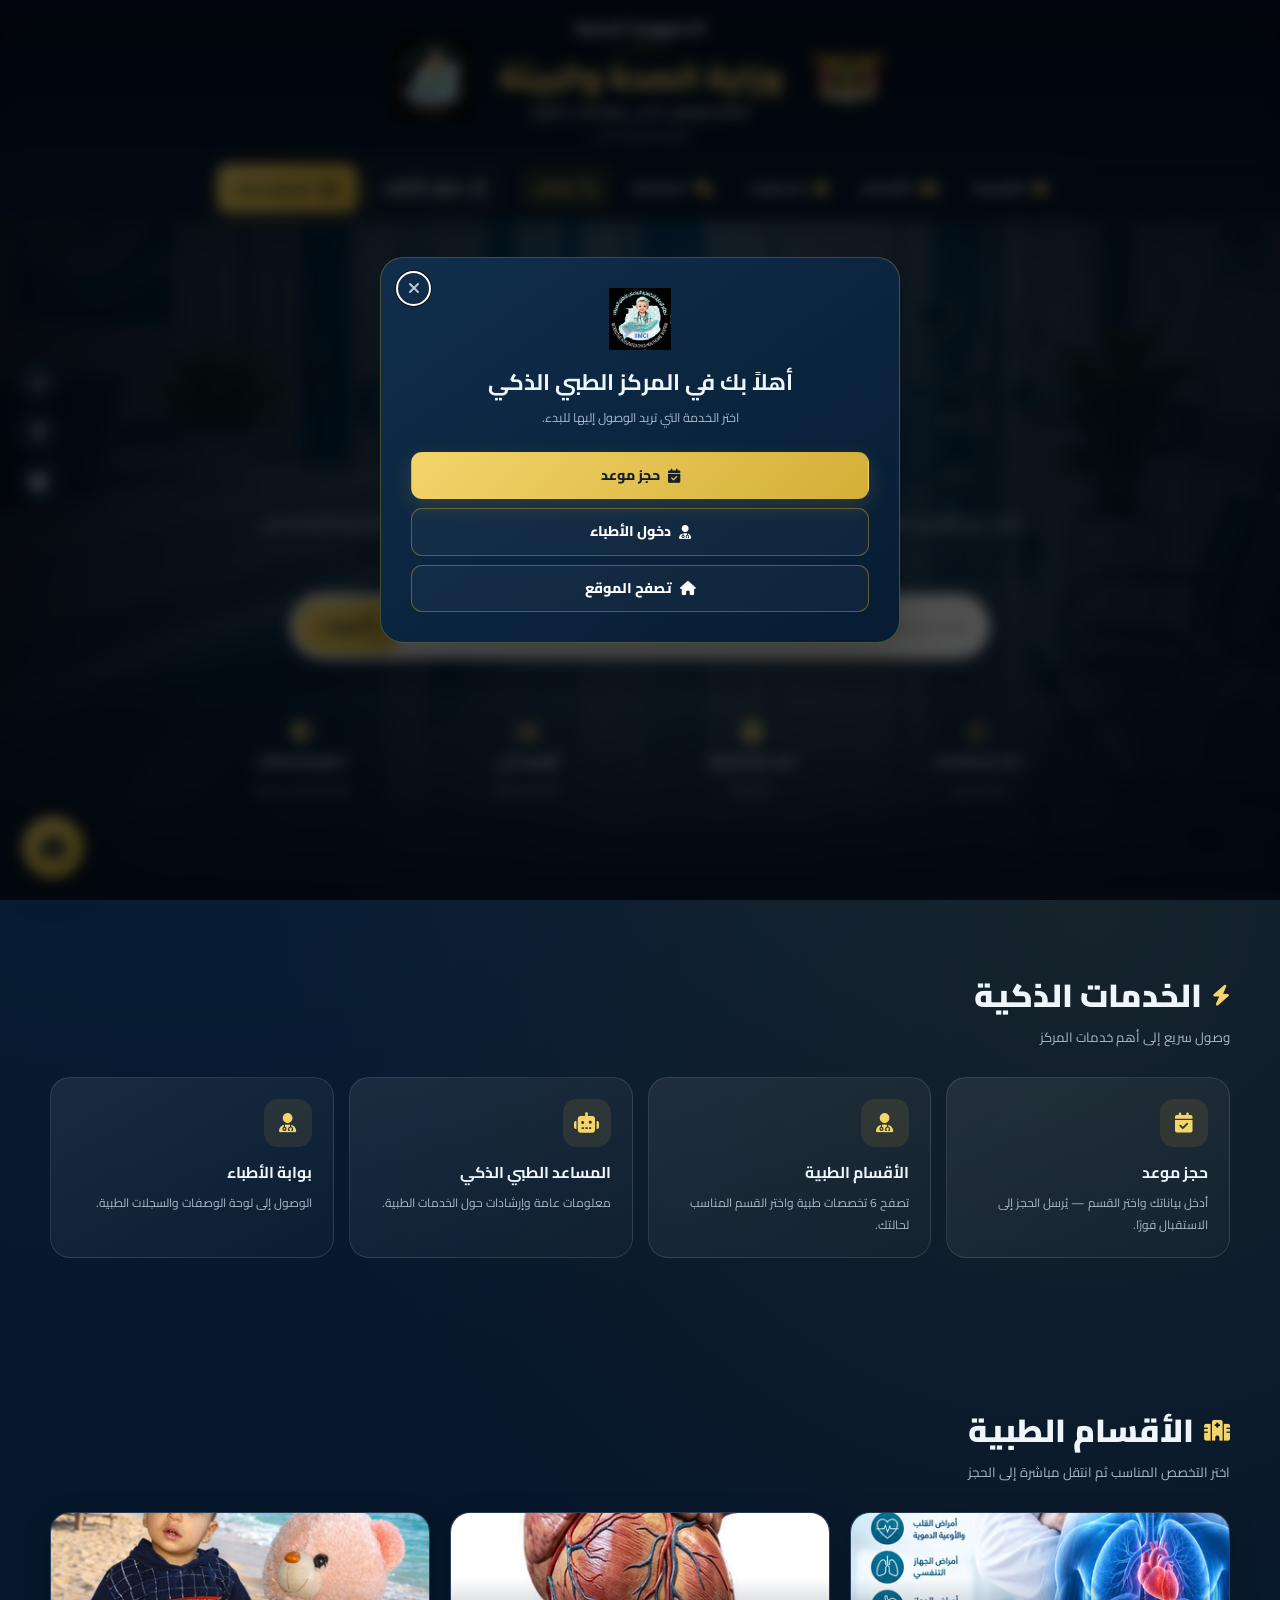
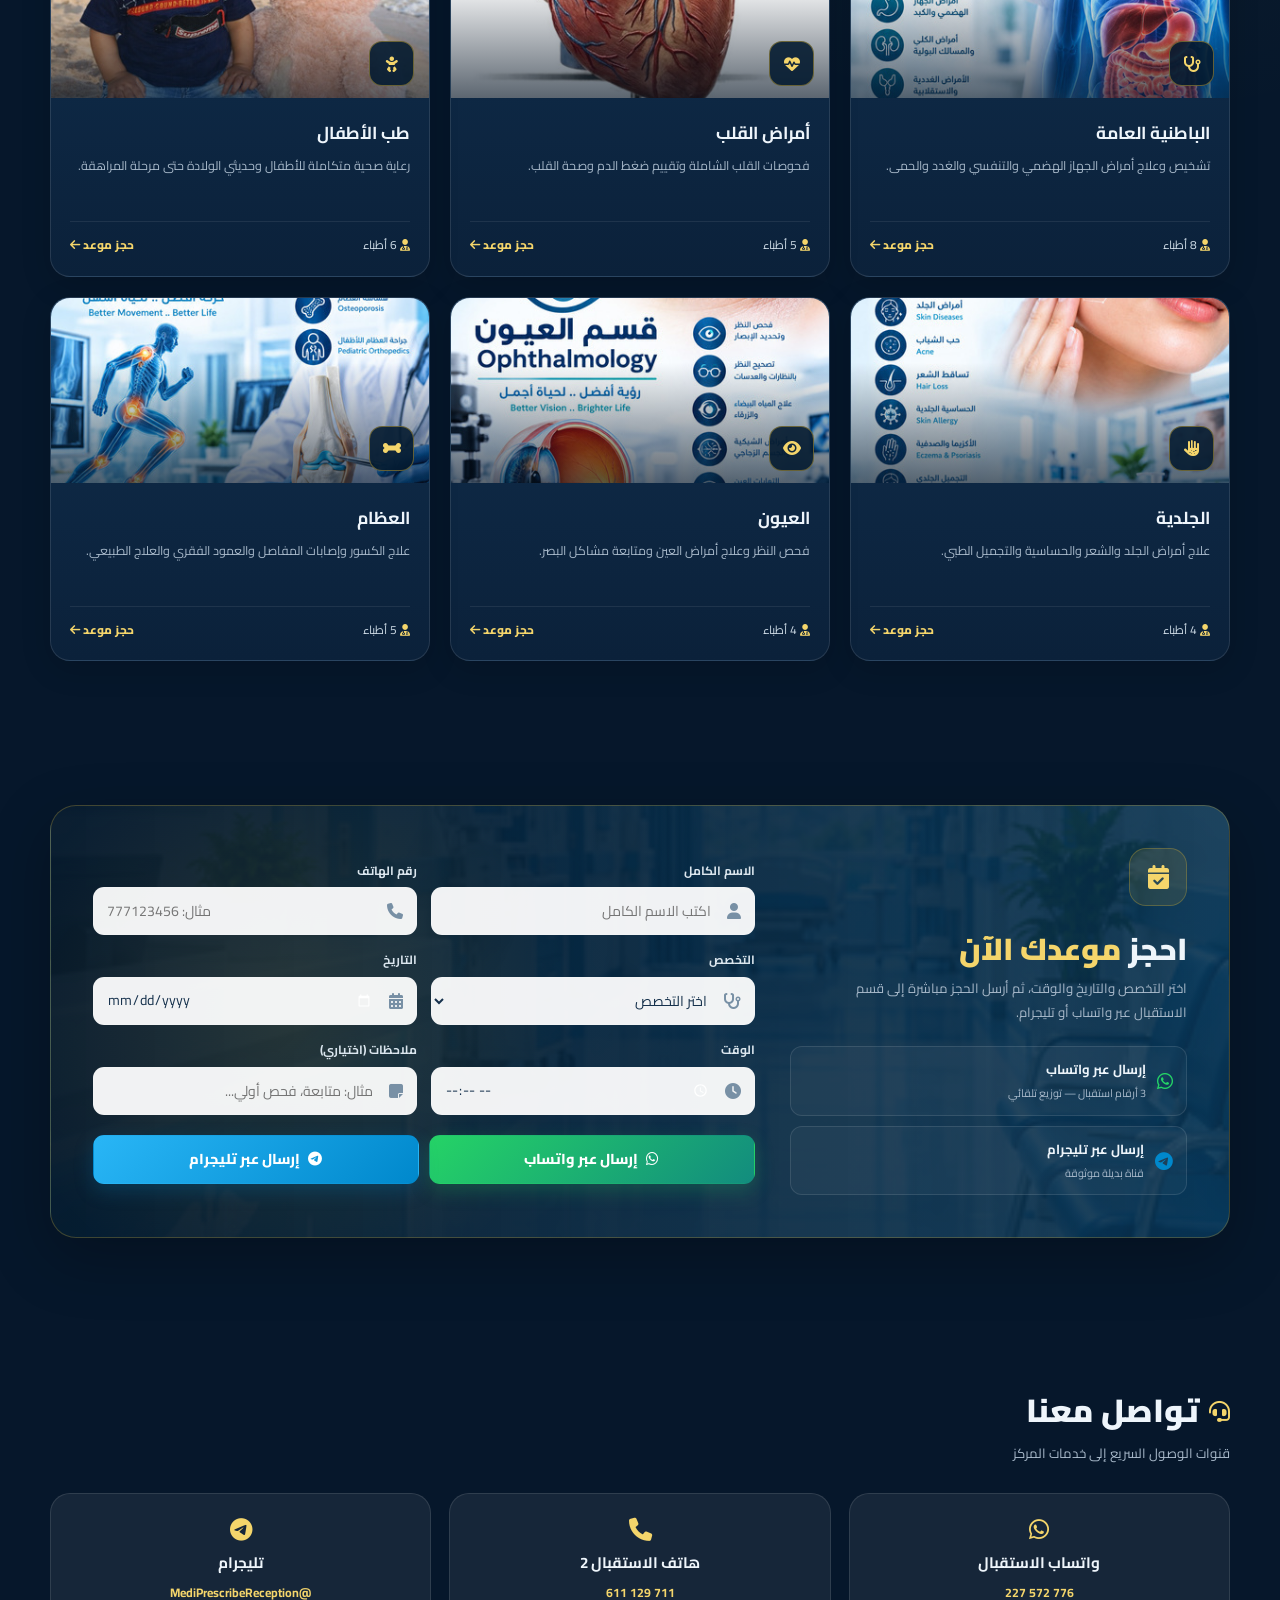
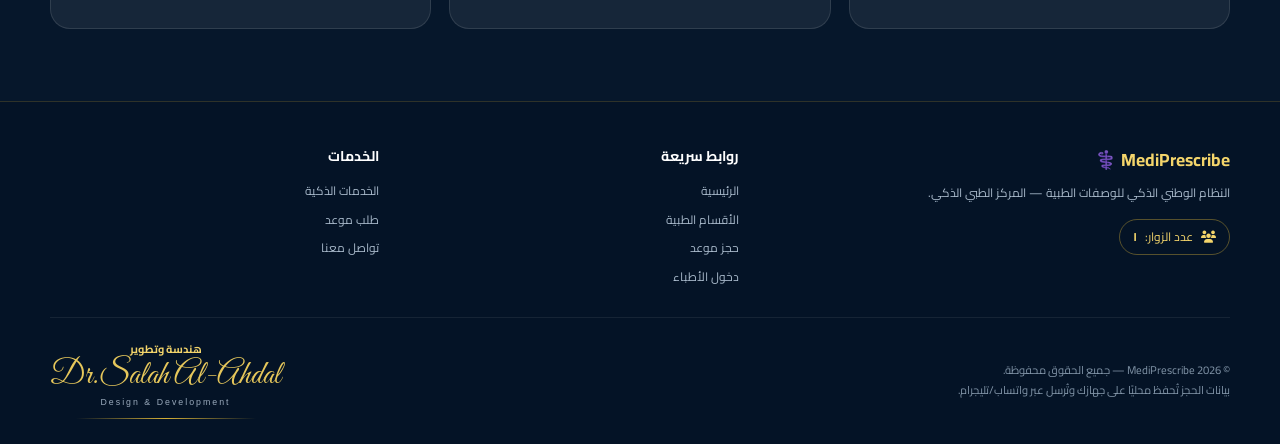
==== commit 7e500ced: "Update fmt.Println message from 'Hello' to 'Goodbye'" ====
--- a/index.html
+++ b/index.html
@@ -5,1816 +5,2835 @@
 <meta name="viewport" content="width=device-width, initial-scale=1.0, viewport-fit=cover">
 <meta http-equiv="X-UA-Compatible" content="IE=edge">
 
-<!-- ==================== SEO ==================== -->
 <title>المركز الطبي الذكي | النظام الوطني الذكي للوصفات الطبية</title>
-<meta name="description" content="نظام طبي متكامل — وزارة الصحة والبيئة اليمنية. احجز موعدك، استشر أطباءنا، واستفد من خدماتنا الطبية الشاملة.">
-<meta name="keywords" content="المركز الطبي, وزارة الصحة, اليمن, حجز موعد, استشارة طبية, وصفات طبية">
+<meta name="description" content="نظام طبي متكامل — وزارة الصحة والبيئة اليمنية. احجز موعدك عبر واتساب أو تليجرام مباشرة.">
 <meta name="author" content="Dr.Salah Al-Ahdal">
 <meta name="robots" content="index, follow">
-<meta name="theme-color" content="#0a1628">
-<meta name="color-scheme" content="dark light">
-
-<!-- ==================== Open Graph ==================== -->
+<meta name="theme-color" content="#06172b">
+<meta name="color-scheme" content="dark">
+<meta name="referrer" content="strict-origin-when-cross-origin">
+
+<!-- Open Graph -->
 <meta property="og:type" content="website">
 <meta property="og:locale" content="ar_YE">
 <meta property="og:site_name" content="MediPrescribe">
 <meta property="og:title" content="المركز الطبي الذكي | وزارة الصحة والبيئة">
-<meta property="og:description" content="رعاية صحية ذكية على بُعد نقرة — احجز موعدك واستشر أطباءنا.">
+<meta property="og:description" content="رعاية صحية ذكية — احجز موعدك عبر واتساب أو تليجرام مباشرة.">
 <meta property="og:image" content="images/og-image.jpg">
-<meta property="og:image:width" content="1200">
-<meta property="og:image:height" content="630">
-
-<!-- ==================== Twitter Card ==================== -->
-<meta name="twitter:card" content="summary_large_image">
-<meta name="twitter:title" content="المركز الطبي الذكي">
-<meta name="twitter:description" content="رعاية صحية ذكية على بُعد نقرة.">
-<meta name="twitter:image" content="images/twitter-card.jpg">
-
-<!-- ==================== PWA / Icons ==================== -->
+
+<!-- PWA -->
 <link rel="manifest" href="manifest.json">
 <link rel="icon" type="image/svg+xml" href="data:image/svg+xml,%3Csvg xmlns='http://www.w3.org/2000/svg' viewBox='0 0 100 100'%3E%3Ccircle cx='50' cy='50' r='48' fill='%230a1628'/%3E%3Ccircle cx='50' cy='50' r='42' fill='none' stroke='%23d4af37' stroke-width='2.5'/%3E%3Cpath d='M50 28v44M32 38h36M38 68h24' stroke='%23d4af37' stroke-width='3.5' fill='none' stroke-linecap='round'/%3E%3C/svg%3E">
-<link rel="apple-touch-icon" href="images/apple-touch-icon.png">
+<link rel="apple-touch-icon" href="images/logo-health.png">
 <meta name="apple-mobile-web-app-capable" content="yes">
 <meta name="apple-mobile-web-app-status-bar-style" content="black-translucent">
-<meta name="apple-mobile-web-app-title" content="MediPrescribe">
-
-<!-- ==================== Fonts ==================== -->
+
+<!-- Fonts -->
 <link rel="preconnect" href="https://fonts.googleapis.com">
 <link rel="preconnect" href="https://fonts.gstatic.com" crossorigin>
-<link href="https://fonts.googleapis.com/css2?family=Great+Vibes&family=Cairo:wght@400;500;600;700;800&family=Tajawal:wght@400;500;700;800&display=swap" rel="stylesheet">
-<link rel="stylesheet" href="https://cdnjs.cloudflare.com/ajax/libs/font-awesome/6.5.1/css/all.min.css">
+<link href="https://fonts.googleapis.com/css2?family=Cairo:wght@400;500;600;700;800;900&family=Tajawal:wght@400;500;700;800&family=Great+Vibes&display=swap" rel="stylesheet">
+
+<!-- Font Awesome -->
+<link rel="stylesheet" href="https://cdnjs.cloudflare.com/ajax/libs/font-awesome/6.5.1/css/all.min.css" crossorigin="anonymous" referrerpolicy="no-referrer">
 
 <style>
-/* ═══════════════ نظام الألوان والأساسيات ═══════════════ */
 :root {
-  --bg: #0a1628;
-  --bg-light: #12233d;
-  --bg-card: rgba(255, 255, 255, 0.045);
+  --bg: #06172b;
+  --bg-2: #0b2543;
+  --card: rgba(255,255,255,.065);
   --gold: #d4af37;
-  --gold-light: #f1d878;
-  --text: #eef3f8;
-  --text-muted: #93a2b5;
-  --border: rgba(212, 175, 55, 0.18);
-  --danger: #dc3545;
-  --success: #28a745;
-  --info: #0288d1;
-  --radius: 14px;
-  --shadow: 0 10px 30px rgba(0, 0, 0, 0.35);
-  --primary-color: #00796b;
-  --primary-light: rgba(0, 121, 107, 0.12);
+  --gold-light: #f4d56b;
+  --gold-dark: #9f7d13;
+  --white: #ffffff;
+  --text: #eef5fb;
+  --muted: #a8b9ca;
+  --success: #25c58a;
+  --danger: #ef6262;
+  --info: #4da3ff;
+  --whatsapp: #25d366;
+  --telegram: #0088cc;
+  --border: rgba(212,175,55,.24);
+  --border-light: rgba(255,255,255,.11);
+  --shadow: 0 20px 60px rgba(0,0,0,.25);
+  --shadow-soft: 0 10px 35px rgba(0,0,0,.16);
+  --radius: 20px;
+  --radius-sm: 12px;
 }
 
 * { box-sizing: border-box; margin: 0; padding: 0; }
 
-html { scroll-behavior: smooth; }
-
-body.public-body {
-  font-family: 'Tajawal', 'Cairo', sans-serif;
+html { scroll-behavior: smooth; scroll-padding-top: 165px; }
+
+body {
+  min-height: 100vh;
+  font-family: "Cairo", "Tajawal", sans-serif;
   background:
-    radial-gradient(1000px 500px at 80% -10%, rgba(212, 175, 55, 0.07), transparent 60%),
-    radial-gradient(800px 400px at 10% 110%, rgba(2, 136, 209, 0.08), transparent 60%),
+    radial-gradient(circle at 15% 10%, rgba(30,110,180,.13), transparent 30%),
+    radial-gradient(circle at 85% 25%, rgba(212,175,55,.08), transparent 28%),
     var(--bg);
   color: var(--text);
-  min-height: 100vh;
-  line-height: 1.7;
-}
-
-h1, h2, h3 { font-family: 'Cairo', 'Tajawal', sans-serif; }
-
-a { color: inherit; }
-
-::selection { background: rgba(212, 175, 55, 0.35); }
-
-:focus-visible {
-  outline: 2px solid var(--gold-light);
-  outline-offset: 2px;
-  border-radius: 6px;
-}
-
-/* ═══════════════ الهيدر الرسمي المركزي ═══════════════ */
-.app-header-centered {
+  line-height: 1.8;
+  overflow-x: hidden;
+}
+
+body.modal-open { overflow: hidden; }
+
+button, input, select, textarea { font: inherit; }
+button, a { -webkit-tap-highlight-color: transparent; }
+a { color: inherit; text-decoration: none; }
+img { max-width: 100%; display: block; }
+
+.container { width: min(1180px, calc(100% - 32px)); margin-inline: auto; }
+
+.skip-link {
+  position: fixed;
+  top: -100px;
+  right: 15px;
+  z-index: 99999;
+  background: var(--gold);
+  color: #111;
+  padding: 10px 18px;
+  border-radius: 10px;
+  font-weight: 800;
+}
+.skip-link:focus { top: 15px; }
+
+/* ═══════════════ HEADER ═══════════════ */
+.official-header {
+  position: sticky;
+  top: 0;
+  z-index: 1000;
+  background: linear-gradient(180deg, rgba(4,18,35,.98), rgba(7,27,49,.96));
+  border-bottom: 1px solid var(--border);
+  box-shadow: 0 10px 40px rgba(0,0,0,.22);
+  backdrop-filter: blur(18px);
+  -webkit-backdrop-filter: blur(18px);
+}
+
+.official-top {
+  min-height: 96px;
+  display: flex;
+  align-items: center;
+  justify-content: center;
+  gap: 28px;
+  padding: 12px 0;
+}
+
+.official-logo {
+  width: 76px;
+  height: 76px;
+  object-fit: contain;
+  flex: 0 0 auto;
+}
+
+.official-title { text-align: center; }
+.official-title .country {
+  font-size: 1.05rem;
+  font-weight: 700;
+  color: var(--white);
+}
+.official-title h1 {
+  font-size: clamp(1.35rem, 3vw, 2rem);
+  line-height: 1.3;
+  color: var(--gold-light);
+  font-weight: 900;
+}
+.official-title .system {
+  color: var(--text);
+  font-size: .9rem;
+  font-weight: 600;
+}
+.official-title .center-name {
+  color: var(--muted);
+  font-size: .78rem;
+}
+
+.gold-divider {
+  width: 80px;
+  height: 2px;
+  margin: 6px auto;
+  background: linear-gradient(90deg, transparent, var(--gold), transparent);
+}
+
+.nav-bar {
+  min-height: 50px;
+  border-top: 1px solid rgba(255,255,255,.05);
+  display: flex;
+  align-items: center;
+  justify-content: center;
+  gap: 5px;
+  padding: 5px 0 8px;
+  flex-wrap: wrap;
+}
+
+.nav-link {
+  display: inline-flex;
+  align-items: center;
+  gap: 8px;
+  padding: 9px 15px;
+  border-radius: 10px;
+  color: #dbe6ef;
+  font-size: .88rem;
+  font-weight: 700;
+  transition: .25s ease;
+}
+
+.nav-link i { color: var(--gold-light); }
+.nav-link:hover, .nav-link.active {
+  background: rgba(212,175,55,.14);
+  color: var(--gold-light);
+}
+
+.auth-actions {
+  display: flex;
+  align-items: center;
+  gap: 8px;
+  margin-inline-start: 12px;
+}
+
+/* ═══════════════ Buttons ═══════════════ */
+.btn {
+  border: 1px solid transparent;
+  border-radius: 11px;
+  padding: 10px 17px;
+  cursor: pointer;
+  display: inline-flex;
+  justify-content: center;
+  align-items: center;
+  gap: 8px;
+  font-weight: 800;
+  font-size: .88rem;
+  transition: .25s ease;
+  text-decoration: none;
+}
+
+.btn-gold {
+  background: linear-gradient(135deg, var(--gold-light), var(--gold));
+  color: #17202a;
+  box-shadow: 0 7px 20px rgba(212,175,55,.18);
+}
+.btn-gold:hover { transform: translateY(-2px); box-shadow: 0 12px 30px rgba(212,175,55,.28); }
+
+.btn-outline {
+  background: rgba(255,255,255,.035);
+  color: var(--white);
+  border-color: rgba(212,175,55,.4);
+}
+.btn-outline:hover { background: rgba(212,175,55,.1); }
+
+.btn-whatsapp {
+  background: linear-gradient(135deg, #25d366, #128c7e);
+  color: #fff;
+  box-shadow: 0 7px 20px rgba(37,211,102,.22);
+}
+.btn-whatsapp:hover { transform: translateY(-2px); box-shadow: 0 12px 30px rgba(37,211,102,.32); }
+
+.btn-telegram {
+  background: linear-gradient(135deg, #29b6f6, #0088cc);
+  color: #fff;
+  box-shadow: 0 7px 20px rgba(0,136,204,.22);
+}
+.btn-telegram:hover { transform: translateY(-2px); box-shadow: 0 12px 30px rgba(0,136,204,.32); }
+
+.btn:disabled { opacity: .55; cursor: not-allowed; transform: none !important; }
+
+.session-badge {
+  display: flex;
+  align-items: center;
+  gap: 10px;
+  padding: 8px 13px;
+  background: rgba(37,197,138,.09);
+  border: 1px solid rgba(37,197,138,.3);
+  border-radius: 12px;
+  font-size: .78rem;
+}
+.session-dot {
+  width: 8px;
+  height: 8px;
+  background: var(--success);
+  border-radius: 50%;
+  box-shadow: 0 0 12px var(--success);
+}
+
+/* ═══════════════ HERO ═══════════════ */
+.hero {
+  position: relative;
+  min-height: 525px;
+  display: flex;
+  align-items: center;
+  overflow: hidden;
+  isolation: isolate;
+  background:
+    linear-gradient(90deg, rgba(3,18,35,.92), rgba(5,43,72,.73), rgba(4,23,42,.88)),
+    url("images/hospital-bg.jpg") center/cover no-repeat;
+}
+
+.hero::before {
+  content: "";
+  position: absolute;
+  inset: 0;
+  background:
+    radial-gradient(circle at 50% 30%, rgba(55,146,215,.22), transparent 38%),
+    linear-gradient(180deg, transparent 60%, var(--bg) 100%);
+  z-index: -1;
+}
+
+.hero-content { text-align: center; padding: 65px 0 75px; }
+
+.hero-kicker {
+  display: inline-flex;
+  align-items: center;
+  gap: 8px;
+  padding: 6px 15px;
+  border: 1px solid rgba(212,175,55,.32);
+  background: rgba(0,0,0,.18);
+  border-radius: 30px;
+  color: var(--gold-light);
+  font-size: .8rem;
+  margin-bottom: 17px;
+}
+
+.hero h2 {
+  font-size: clamp(2.15rem, 6vw, 4rem);
+  line-height: 1.2;
+  font-weight: 900;
+  text-shadow: 0 5px 30px rgba(0,0,0,.35);
+}
+.hero h2 span { color: var(--gold-light); }
+
+.hero-description {
+  max-width: 760px;
+  margin: 15px auto 27px;
+  color: #dbe7f0;
+  font-size: 1.02rem;
+}
+
+.search-box {
+  width: min(700px, 100%);
+  margin: 0 auto;
+  background: rgba(255,255,255,.97);
+  padding: 6px;
+  border-radius: 50px;
+  display: flex;
+  box-shadow: 0 18px 50px rgba(0,0,0,.25);
+}
+
+.search-box input {
+  min-width: 0;
+  flex: 1;
+  border: 0;
+  outline: 0;
+  background: transparent;
+  color: #18324d;
+  padding: 13px 18px;
+  font-size: .95rem;
+}
+
+.search-box button {
+  border: 0;
+  border-radius: 40px;
+  background: linear-gradient(135deg, var(--gold-light), var(--gold));
+  color: #162333;
+  padding: 0 27px;
+  font-weight: 900;
+  cursor: pointer;
+}
+
+.hero-features {
+  max-width: 900px;
+  margin: 42px auto 0;
+  display: grid;
+  grid-template-columns: repeat(4, 1fr);
+  border-top: 1px solid rgba(255,255,255,.16);
+}
+
+.feature {
+  padding: 18px 12px;
+  border-inline-start: 1px solid rgba(255,255,255,.13);
+}
+.feature:first-child { border-inline-start: 0; }
+.feature i { color: var(--gold-light); font-size: 1.35rem; margin-bottom: 5px; }
+.feature strong { display: block; font-size: .83rem; }
+.feature small { color: var(--muted); font-size: .68rem; }
+
+/* ═══════════════ Sections ═══════════════ */
+section { scroll-margin-top: 165px; }
+.section { padding: 72px 0; }
+
+.section-head {
+  display: flex;
+  align-items: end;
+  justify-content: space-between;
+  gap: 20px;
+  margin-bottom: 27px;
+}
+
+.section-title { display: flex; align-items: center; gap: 10px; }
+.section-title i { color: var(--gold-light); font-size: 1.3rem; }
+.section-title h2 { font-size: clamp(1.45rem, 4vw, 2rem); font-weight: 900; }
+.section-subtitle { color: var(--muted); font-size: .83rem; margin-top: 2px; }
+
+/* ═══════════════ Services Grid ═══════════════ */
+.services-grid {
+  display: grid;
+  grid-template-columns: repeat(4, 1fr);
+  gap: 15px;
+}
+
+.service-card {
+  background: linear-gradient(145deg, rgba(255,255,255,.075), rgba(255,255,255,.025));
+  border: 1px solid var(--border-light);
+  border-radius: var(--radius);
+  padding: 21px;
+  transition: .3s ease;
+  cursor: pointer;
+}
+.service-card:hover {
+  transform: translateY(-5px);
+  border-color: rgba(212,175,55,.4);
+  box-shadow: var(--shadow-soft);
+}
+
+.service-icon {
+  width: 48px;
+  height: 48px;
+  display: grid;
+  place-items: center;
+  border-radius: 14px;
+  background: rgba(212,175,55,.11);
+  color: var(--gold-light);
+  font-size: 1.25rem;
+  margin-bottom: 12px;
+}
+
+.service-card h3 { font-size: .98rem; margin-bottom: 5px; }
+.service-card p { color: var(--muted); font-size: .75rem; }
+
+/* ═══════════════ Departments ═══════════════ */
+.departments-grid {
+  display: grid;
+  grid-template-columns: repeat(3, 1fr);
+  gap: 20px;
+}
+
+.department-card {
+  overflow: hidden;
+  border-radius: var(--radius);
+  background: linear-gradient(180deg, #102e4d, #0b213a);
+  border: 1px solid var(--border-light);
+  box-shadow: 0 8px 30px rgba(0,0,0,.15);
+  transition: .3s ease;
+}
+.department-card:hover {
+  transform: translateY(-6px);
+  border-color: rgba(212,175,55,.42);
+  box-shadow: var(--shadow);
+}
+
+.department-image {
+  height: 185px;
+  position: relative;
+  overflow: hidden;
+}
+.department-image img {
+  width: 100%; height: 100%;
+  object-fit: cover;
+  transition: transform .5s ease;
+}
+.department-card:hover .department-image img { transform: scale(1.06); }
+
+.department-image::after {
+  content: "";
+  position: absolute;
+  inset: 0;
+  background: linear-gradient(0deg, rgba(5,20,36,.65), transparent 65%);
+}
+
+.department-icon {
+  position: absolute;
+  z-index: 2;
+  bottom: 12px;
+  right: 15px;
+  width: 45px;
+  height: 45px;
+  display: grid;
+  place-items: center;
+  border-radius: 13px;
+  background: rgba(5,27,48,.9);
+  color: var(--gold-light);
+  border: 1px solid rgba(212,175,55,.45);
+}
+
+.department-body { padding: 19px; }
+.department-body h3 { font-size: 1.08rem; margin-bottom: 7px; }
+.department-body p { min-height: 52px; color: var(--muted); font-size: .78rem; }
+
+.department-meta {
+  display: flex;
+  justify-content: space-between;
+  align-items: center;
+  margin-top: 14px;
+  padding-top: 13px;
+  border-top: 1px solid rgba(255,255,255,.08);
+  color: #cddae5;
+  font-size: .74rem;
+}
+.department-meta i { color: var(--gold-light); }
+
+.department-book {
+  color: var(--gold-light);
+  font-weight: 800;
+  cursor: pointer;
+  border: none;
+  background: transparent;
+  padding: 0;
+  font-size: .74rem;
+}
+
+.empty-state {
+  display: none;
+  text-align: center;
+  padding: 45px 20px;
+  border: 1px dashed rgba(255,255,255,.15);
+  border-radius: var(--radius);
+  color: var(--muted);
+}
+.empty-state i { font-size: 2rem; margin-bottom: 10px; color: var(--gold); }
+
+/* ═══════════════ BOOKING ═══════════════ */
+.booking-box {
+  position: relative;
+  border: 1px solid rgba(212,175,55,.28);
+  border-radius: 26px;
+  overflow: hidden;
+  background:
+    linear-gradient(90deg, rgba(4,24,43,.97), rgba(8,50,79,.9)),
+    url("images/hospital-bg.jpg") center/cover;
+  box-shadow: var(--shadow);
+}
+
+.booking-box::before {
+  content: "";
+  position: absolute;
+  inset: 0;
+  background: radial-gradient(circle at 20% 50%, rgba(212,175,55,.13), transparent 30%);
+  pointer-events: none;
+}
+
+.booking-inner {
+  position: relative;
+  z-index: 1;
+  display: grid;
+  grid-template-columns: .75fr 1.25fr;
+  gap: 35px;
+  padding: 42px;
+}
+
+.booking-promo {
   display: flex;
   flex-direction: column;
-  padding: 0;
-  background: rgba(10, 22, 40, 0.85);
-  backdrop-filter: blur(14px);
-  -webkit-backdrop-filter: blur(14px);
-  border-bottom: 1px solid var(--border);
-  position: sticky;
-  top: 0;
-  z-index: 50;
-}
-
-.official-header-top {
-  padding: 18px 20px 14px;
+  justify-content: center;
+}
+
+.booking-promo .icon {
+  width: 58px;
+  height: 58px;
+  display: grid;
+  place-items: center;
+  border-radius: 17px;
+  background: rgba(212,175,55,.12);
+  border: 1px solid rgba(212,175,55,.3);
+  color: var(--gold-light);
+  font-size: 1.5rem;
+  margin-bottom: 16px;
+}
+
+.booking-promo h2 { font-size: 1.9rem; font-weight: 900; }
+.booking-promo h2 span { color: var(--gold-light); }
+.booking-promo p { color: var(--muted); font-size: .83rem; max-width: 360px; }
+
+.booking-channels {
+  margin-top: 22px;
+  display: grid;
+  gap: 10px;
+}
+
+.channel-info {
+  display: flex;
+  align-items: center;
+  gap: 11px;
+  padding: 11px 13px;
+  border-radius: 12px;
+  background: rgba(255,255,255,.035);
+  border: 1px solid var(--border-light);
+  font-size: .76rem;
+}
+.channel-info i { font-size: 1.15rem; }
+.channel-info.whatsapp i { color: var(--whatsapp); }
+.channel-info.telegram i { color: var(--telegram); }
+.channel-info strong { display: block; font-size: .82rem; }
+.channel-info small { color: var(--muted); font-size: .68rem; }
+
+.booking-form {
+  display: grid;
+  grid-template-columns: repeat(2, 1fr);
+  gap: 14px;
+  align-content: center;
+}
+
+.field { display: flex; flex-direction: column; gap: 6px; }
+.field.full { grid-column: 1 / -1; }
+.field label { font-size: .75rem; font-weight: 700; color: #dbe6ee; }
+
+.input-wrap { position: relative; }
+.input-wrap i {
+  position: absolute;
+  right: 14px;
+  top: 50%;
+  transform: translateY(-50%);
+  color: #7890a5;
+  pointer-events: none;
+}
+
+.field input, .field select {
+  width: 100%;
+  height: 48px;
+  border: 1px solid rgba(255,255,255,.13);
+  background: rgba(255,255,255,.94);
+  color: #17324d;
+  border-radius: 11px;
+  outline: 0;
+  padding: 0 43px 0 13px;
+  font-size: .88rem;
+}
+
+.field select { cursor: pointer; }
+
+.field input:focus, .field select:focus {
+  border-color: var(--gold);
+  box-shadow: 0 0 0 3px rgba(212,175,55,.13);
+}
+
+.field input.invalid, .field select.invalid {
+  border-color: var(--danger);
+  box-shadow: 0 0 0 3px rgba(239,98,98,.18);
+}
+
+/* أزرار الإرسال */
+.booking-submit-group {
+  grid-column: 1 / -1;
+  display: grid;
+  grid-template-columns: 1fr 1fr;
+  gap: 10px;
+  margin-top: 6px;
+}
+
+.booking-submit {
+  height: 49px;
+  font-size: .9rem;
+}
+
+/* ═══════════════ Success Modal ═══════════════ */
+.booking-success-modal {
+  position: fixed;
+  inset: 0;
+  z-index: 4000;
+  background: rgba(0,0,0,.72);
+  backdrop-filter: blur(7px);
+  -webkit-backdrop-filter: blur(7px);
+  display: none;
+  place-items: center;
+  padding: 18px;
+  overflow-y: auto;
+}
+.booking-success-modal.show { display: grid; }
+
+.success-card {
+  width: min(520px, 100%);
+  background: linear-gradient(145deg, #102e4c, #071c32);
+  border: 1px solid rgba(37,197,138,.35);
+  border-radius: 23px;
+  box-shadow: var(--shadow);
+  padding: 32px 28px;
   text-align: center;
-  border-bottom: 1px solid rgba(212, 175, 55, 0.1);
-  background: radial-gradient(600px 100px at 50% 0%, rgba(212, 175, 55, 0.06), transparent 70%);
-}
-
-.official-header-content {
-  display: flex;
-  flex-direction: column;
-  align-items: center;
-  gap: 6px;
-  max-width: 600px;
-  margin: 0 auto;
-}
-
-.official-emblem {
-  width: 62px;
-  height: 62px;
-  object-fit: contain;
+  position: relative;
+  animation: successIn .3s ease;
+}
+
+@keyframes successIn {
+  from { opacity: 0; transform: scale(.96) translateY(15px); }
+  to { opacity: 1; transform: none; }
+}
+
+.success-icon {
+  width: 72px;
+  height: 72px;
+  margin: 0 auto 14px;
+  display: grid;
+  place-items: center;
   border-radius: 50%;
-  border: 2.5px solid rgba(212, 175, 55, 0.35);
-  padding: 5px;
-  background: rgba(255, 255, 255, 0.04);
-  box-shadow: 0 0 20px rgba(212, 175, 55, 0.2);
-  transition: transform 0.4s ease, box-shadow 0.4s ease;
+  background: rgba(37,197,138,.13);
+  border: 2px solid rgba(37,197,138,.4);
+  color: var(--success);
+  font-size: 2rem;
+  animation: pulseSuccess 1.5s ease-in-out infinite;
+}
+
+@keyframes pulseSuccess {
+  0%, 100% { transform: scale(1); box-shadow: 0 0 0 0 rgba(37,197,138,.4); }
+  50% { transform: scale(1.04); box-shadow: 0 0 0 15px rgba(37,197,138,0); }
+}
+
+.success-card h2 {
+  color: var(--success);
+  font-size: 1.35rem;
+  margin-bottom: 6px;
+  font-weight: 900;
+}
+
+.success-card > p {
+  color: var(--muted);
+  font-size: .84rem;
+  margin-bottom: 20px;
+}
+
+.booking-id-box {
+  padding: 13px 16px;
+  background: rgba(212,175,55,.08);
+  border: 1px solid rgba(212,175,55,.28);
+  border-radius: 12px;
+  margin-bottom: 18px;
+}
+
+.booking-id-box small {
   display: block;
-  margin: 0 auto;
-  flex-shrink: 0;
-}
-.official-emblem:hover { transform: scale(1.08); box-shadow: 0 0 30px rgba(212, 175, 55, 0.4); }
-.official-emblem.institute { width: 54px; height: 54px; border-color: rgba(212, 175, 55, 0.4); }
-.official-emblem.fallback {
-  display: flex !important;
+  color: var(--muted);
+  font-size: .68rem;
+  margin-bottom: 3px;
+}
+
+.booking-id-box strong {
+  color: var(--gold-light);
+  font-size: 1.05rem;
+  font-family: 'Courier New', monospace;
+  letter-spacing: 1px;
+  direction: ltr;
+  display: inline-block;
+}
+
+.reception-info {
+  padding: 12px 15px;
+  background: rgba(37,197,138,.06);
+  border: 1px solid rgba(37,197,138,.22);
+  border-radius: 11px;
+  margin-bottom: 20px;
+  font-size: .78rem;
+  color: #b8e8d3;
+}
+
+.reception-info i { color: var(--success); margin-inline-end: 5px; }
+
+.send-actions {
+  display: grid;
+  grid-template-columns: 1fr 1fr;
+  gap: 10px;
+  margin-bottom: 12px;
+}
+
+.send-btn {
+  padding: 14px 15px;
+  border-radius: 12px;
+  border: none;
+  cursor: pointer;
+  font-weight: 800;
+  font-size: .88rem;
+  display: inline-flex;
   align-items: center;
   justify-content: center;
-  font-size: 2rem;
-  line-height: 1;
-}
-
-.official-header-republic {
-  font-family: 'Tajawal', 'Cairo', sans-serif;
-  font-weight: 800;
-  font-size: clamp(0.95rem, 2.5vw, 1.15rem);
+  gap: 8px;
+  transition: .25s ease;
   color: #fff;
-  letter-spacing: 2px;
-  text-shadow: 0 2px 15px rgba(0, 0, 0, 0.6);
-  margin-top: 4px;
-}
-
-.official-header-divider {
-  width: 220px;
-  height: 2px;
-  background: linear-gradient(90deg, transparent, var(--gold), var(--gold-light), var(--gold), transparent);
-  margin: 6px auto;
-  border-radius: 2px;
-}
-
-.official-header-title {
-  font-family: 'Cairo', 'Tajawal', sans-serif;
-  font-weight: 800;
-  font-size: clamp(1.05rem, 2.8vw, 1.35rem);
+}
+
+.send-btn.whatsapp {
+  background: linear-gradient(135deg, #25d366, #128c7e);
+  box-shadow: 0 8px 22px rgba(37,211,102,.25);
+}
+.send-btn.whatsapp:hover { transform: translateY(-2px); box-shadow: 0 12px 30px rgba(37,211,102,.35); }
+
+.send-btn.telegram {
+  background: linear-gradient(135deg, #29b6f6, #0088cc);
+  box-shadow: 0 8px 22px rgba(0,136,204,.25);
+}
+.send-btn.telegram:hover { transform: translateY(-2px); box-shadow: 0 12px 30px rgba(0,136,204,.35); }
+
+.send-btn.copied {
+  background: linear-gradient(135deg, #128c7e, #0a5f55) !important;
+  box-shadow: 0 8px 22px rgba(18,140,126,.3) !important;
+}
+
+.copy-hint {
+  color: var(--muted);
+  font-size: .7rem;
+  margin-bottom: 14px;
+  line-height: 1.7;
+}
+
+.success-close {
+  background: transparent;
+  color: var(--muted);
+  border: 1px solid var(--border-light);
+  padding: 10px 20px;
+  border-radius: 10px;
+  cursor: pointer;
+  font-size: .82rem;
+  font-weight: 700;
+  transition: .2s;
+}
+.success-close:hover { color: var(--white); background: rgba(255,255,255,.05); }
+
+/* ═══════════════ Contact ═══════════════ */
+.contact-grid {
+  display: grid;
+  grid-template-columns: repeat(3, 1fr);
+  gap: 18px;
+}
+
+.contact-card {
+  padding: 24px;
+  border: 1px solid var(--border-light);
+  background: var(--card);
+  border-radius: var(--radius);
+  text-align: center;
+  transition: .25s ease;
+}
+.contact-card:hover {
+  border-color: rgba(212,175,55,.35);
+  transform: translateY(-3px);
+}
+.contact-card i { color: var(--gold-light); font-size: 1.45rem; margin-bottom: 8px; }
+.contact-card h3 { font-size: .95rem; margin-bottom: 5px; }
+.contact-card p { color: var(--muted); font-size: .77rem; }
+.contact-card a { color: var(--gold-light); font-weight: 700; }
+
+/* ═══════════════ FOOTER ═══════════════ */
+footer {
+  border-top: 1px solid rgba(212,175,55,.2);
+  background: #041326;
+  padding: 42px 0 25px;
+}
+
+.footer-main {
+  display: grid;
+  grid-template-columns: 1.4fr 1fr 1fr;
+  gap: 30px;
+}
+
+.footer-brand h3 { color: var(--gold-light); font-size: 1.1rem; margin-bottom: 7px; }
+.footer-brand p, .footer-links a {
+  color: var(--muted);
+  font-size: .75rem;
+}
+
+.footer-links { display: flex; flex-direction: column; gap: 7px; }
+.footer-links h4 { color: var(--white); margin-bottom: 4px; font-size: .88rem; }
+.footer-links a:hover { color: var(--gold-light); }
+
+.visitor {
+  display: inline-flex;
+  align-items: center;
+  gap: 8px;
+  margin-top: 15px;
+  padding: 6px 13px;
+  border: 1px solid rgba(212,175,55,.4);
+  border-radius: 30px;
   color: var(--gold-light);
-  text-shadow: 0 3px 20px rgba(0, 0, 0, 0.5), 0 0 40px rgba(212, 175, 55, 0.25);
-  letter-spacing: 1px;
-  line-height: 1.5;
-  margin: 4px 0 0;
-}
-
-.official-header-subtitle {
-  font-family: 'Tajawal', 'Cairo', sans-serif;
-  font-weight: 600;
-  font-size: clamp(0.78rem, 1.8vw, 0.92rem);
-  color: var(--text);
-  opacity: 0.95;
-  letter-spacing: 0.5px;
-  line-height: 1.5;
-  margin: 2px 0 0;
-}
-
-.app-header-nav {
+  font-size: .75rem;
+}
+
+.footer-bottom {
+  border-top: 1px solid rgba(255,255,255,.07);
+  margin-top: 30px;
+  padding-top: 22px;
   display: flex;
   align-items: center;
   justify-content: space-between;
-  gap: 14px;
-  padding: 12px 24px;
+  gap: 25px;
   flex-wrap: wrap;
 }
 
-#main-nav { display: flex; gap: 4px; flex-wrap: wrap; align-items: center; }
-
-.nav-link {
-  padding: 8px 14px;
-  border-radius: 10px;
-  color: var(--text-muted);
-  font-weight: 600;
-  font-size: 0.88rem;
-  transition: all 0.15s ease;
-  border: 1px solid transparent;
-  display: inline-flex;
-  align-items: center;
-  gap: 6px;
-  text-decoration: none;
-}
-.nav-link:hover { color: var(--gold-light); background: rgba(212, 175, 55, 0.08); }
-.nav-link.active {
+.copyright { color: #8295a8; font-size: .7rem; }
+
+/* ═══════════════ E-Signature ═══════════════ */
+.e-signature { text-align: center; min-width: 230px; }
+.e-signature .sig-label {
   color: var(--gold-light);
-  background: rgba(212, 175, 55, 0.12);
-  border-color: rgba(212, 175, 55, 0.18);
-}
-
-.user-box { display: flex; align-items: center; gap: 10px; flex-wrap: wrap; }
-
-.user-badge {
-  display: inline-flex;
-  align-items: center;
-  gap: 6px;
-  font-size: 0.84rem;
-  font-weight: 600;
-  padding: 7px 14px;
-  border-radius: 999px;
-  white-space: nowrap;
-}
-.user-badge.gold {
-  background: rgba(212, 175, 55, 0.1);
-  border: 1px solid rgba(212, 175, 55, 0.18);
-  color: var(--gold-light);
-}
-
-/* ═══════════════ الأزرار ═══════════════ */
-.btn {
-  display: inline-flex;
-  align-items: center;
-  justify-content: center;
-  gap: 6px;
-  padding: 10px 20px;
-  border: none;
-  border-radius: 10px;
-  font-family: inherit;
+  font-size: .68rem;
   font-weight: 700;
-  font-size: 0.92rem;
+  margin-bottom: -3px;
+}
+.e-signature .sig-name {
+  display: block;
+  font-family: "Great Vibes", cursive;
+  font-size: 2rem;
+  color: #e6c75b;
+  line-height: 1.2;
+  direction: ltr;
+}
+.e-signature .sig-role {
+  font-family: Arial, sans-serif;
+  direction: ltr;
+  color: #9aaabc;
+  font-size: .55rem;
+  letter-spacing: 2px;
+}
+.signature-line {
+  height: 1px;
+  width: 180px;
+  margin: 7px auto 0;
+  background: linear-gradient(90deg, transparent, var(--gold), transparent);
+}
+
+/* ═══════════════ Social Share ═══════════════ */
+.social-share {
+  position: fixed;
+  left: 18px;
+  top: 48%;
+  transform: translateY(-50%);
+  z-index: 900;
+  display: flex;
+  flex-direction: column;
+  gap: 8px;
+}
+
+.social-share a {
+  width: 42px;
+  height: 42px;
+  display: grid;
+  place-items: center;
+  border-radius: 50%;
+  background: #0c2a47;
+  border: 1px solid rgba(255,255,255,.13);
+  color: white;
+  transition: .25s ease;
+  box-shadow: 0 7px 18px rgba(0,0,0,.2);
+}
+.social-share a:hover { transform: scale(1.1); border-color: var(--gold); }
+
+/* ═══════════════ Chat ═══════════════ */
+.chat-toggle {
+  position: fixed;
+  bottom: 22px;
+  left: 22px;
+  z-index: 1100;
+  width: 62px;
+  height: 62px;
+  border: 0;
+  border-radius: 50%;
   cursor: pointer;
-  transition: all 0.15s ease;
-  white-space: nowrap;
-  text-align: center;
-  user-select: none;
-  text-decoration: none;
-}
-.btn:disabled { opacity: 0.55; cursor: not-allowed; transform: none !important; }
-.btn-sm { padding: 6px 14px; font-size: 0.82rem; }
-.btn-danger {
-  background: rgba(220, 53, 69, 0.1);
-  color: #ff9aa5;
-  border: 1px solid rgba(220, 53, 69, 0.35);
-}
-.btn-danger:hover { background: rgba(220, 53, 69, 0.22); transform: translateY(-2px); }
-.btn-ghost {
-  background: rgba(255, 255, 255, 0.06);
-  color: var(--text);
-  border: 1px solid rgba(255, 255, 255, 0.16);
-}
-.btn-ghost:hover { background: rgba(255, 255, 255, 0.12); transform: translateY(-2px); }
-.btn-secondary {
-  background: linear-gradient(135deg, #0288d1, #0277bd);
-  color: #fff;
-  border: none;
-}
-.btn-secondary:hover { transform: translateY(-2px); box-shadow: 0 10px 22px rgba(2, 136, 209, 0.3); }
-.btn-primary {
-  background: linear-gradient(135deg, var(--gold), var(--gold-light));
-  color: var(--bg);
-  box-shadow: 0 10px 24px rgba(212, 175, 55, 0.28);
-}
-.btn-primary:hover:not(:disabled) { transform: translateY(-2px); box-shadow: 0 14px 30px rgba(212, 175, 55, 0.4); }
-.btn-outline {
-  background: transparent;
-  color: var(--gold-light);
-  border: 1px solid rgba(212, 175, 55, 0.4);
-}
-.btn-outline:hover { background: rgba(212, 175, 55, 0.12); transform: translateY(-2px); }
-
-/* ═══════════════ skip link ═══════════════ */
-.skip-link {
-  position: absolute;
-  top: -50px;
-  right: 10px;
-  background: var(--gold);
-  color: var(--bg);
-  padding: 8px 16px;
-  border-radius: 0 0 10px 10px;
-  font-weight: 800;
-  z-index: 9999;
-  transition: top 0.2s;
-  text-decoration: none;
-}
-.skip-link:focus { top: 0; }
-
-/* ═══════════════ Hero ═══════════════ */
-.hero-section {
-  padding: 90px 20px 70px;
-  text-align: center;
-  background:
-    radial-gradient(700px 300px at 50% 0%, rgba(212, 175, 55, 0.09), transparent 70%);
-}
-.hero-content { max-width: 720px; margin: 0 auto; }
-.hero-content h2 {
-  font-size: clamp(1.6rem, 5vw, 2.6rem);
-  font-weight: 800;
-  background: linear-gradient(135deg, #fff, var(--gold-light));
-  -webkit-background-clip: text;
-  background-clip: text;
-  -webkit-text-fill-color: transparent;
-  margin-bottom: 14px;
-}
-.hero-content p {
-  color: var(--text-muted);
-  font-size: clamp(0.95rem, 2.5vw, 1.15rem);
-  margin-bottom: 32px;
-}
-
-.search-bar {
-  display: flex;
-  gap: 8px;
-  max-width: 560px;
-  margin: 0 auto;
-  background: rgba(255, 255, 255, 0.06);
-  border: 1px solid var(--border);
-  border-radius: 999px;
-  padding: 6px;
-  backdrop-filter: blur(8px);
-}
-.search-bar input {
-  flex: 1;
-  min-width: 0;
-  background: transparent;
-  border: none;
-  outline: none;
-  color: var(--text);
-  font-family: inherit;
-  font-size: 0.95rem;
-  padding: 10px 18px;
-}
-.search-bar input::placeholder { color: var(--text-muted); }
-.search-bar button {
-  border: none;
-  border-radius: 999px;
-  padding: 10px 24px;
-  background: linear-gradient(135deg, var(--gold), var(--gold-light));
-  color: var(--bg);
-  font-family: inherit;
-  font-weight: 800;
-  font-size: 0.9rem;
-  cursor: pointer;
-  display: inline-flex;
-  align-items: center;
-  gap: 6px;
-  transition: transform 0.15s ease, box-shadow 0.15s ease;
-}
-.search-bar button:hover { transform: translateY(-1px); box-shadow: 0 8px 20px rgba(212, 175, 55, 0.35); }
-
-/* ═══════════════ الأقسام ═══════════════ */
-.section { max-width: 1100px; margin: 0 auto; padding: 60px 20px; }
-
-.section-header {
+  background: linear-gradient(135deg, var(--gold-light), var(--gold));
+  color: #14263a;
+  font-size: 1.45rem;
+  box-shadow: 0 12px 35px rgba(0,0,0,.3);
+  transition: transform .25s ease;
+}
+.chat-toggle:hover { transform: scale(1.06); }
+
+.chat-window {
+  position: fixed;
+  left: 22px;
+  bottom: 94px;
+  z-index: 1099;
+  width: min(370px, calc(100vw - 30px));
+  height: min(500px, calc(100vh - 125px));
+  background: #09213a;
+  border: 1px solid rgba(212,175,55,.3);
+  border-radius: 20px;
+  box-shadow: var(--shadow);
+  overflow: hidden;
+  display: none;
+  flex-direction: column;
+}
+.chat-window.open { display: flex; animation: chatIn .22s ease; }
+
+@keyframes chatIn {
+  from { opacity: 0; transform: translateY(10px); }
+  to { opacity: 1; transform: none; }
+}
+
+.chat-header {
+  padding: 14px 16px;
   display: flex;
   align-items: center;
   justify-content: space-between;
-  flex-wrap: wrap;
-  gap: 12px;
-  margin-bottom: 30px;
-}
-.section-header h3 {
-  font-size: 1.5rem;
+  background: linear-gradient(135deg, #0d3558, #09233e);
+  border-bottom: 1px solid rgba(255,255,255,.08);
+}
+
+.bot-title { display: flex; align-items: center; gap: 9px; }
+.bot-avatar {
+  width: 39px;
+  height: 39px;
+  display: grid;
+  place-items: center;
+  border-radius: 50%;
+  background: var(--gold);
+  color: #102239;
+}
+.bot-title strong { display: block; font-size: .78rem; }
+.bot-title small { color: var(--success); font-size: .62rem; }
+
+.chat-close {
+  background: transparent;
+  color: #b9c9d6;
+  border: 0;
+  cursor: pointer;
+  font-size: 1rem;
+}
+
+.chat-messages {
+  flex: 1;
+  overflow-y: auto;
+  padding: 15px;
+  display: flex;
+  flex-direction: column;
+  gap: 10px;
+}
+.chat-messages::-webkit-scrollbar { width: 6px; }
+.chat-messages::-webkit-scrollbar-thumb {
+  background: rgba(212,175,55,.3);
+  border-radius: 3px;
+}
+
+.message {
+  max-width: 88%;
+  padding: 9px 12px;
+  border-radius: 13px;
+  font-size: .74rem;
+  white-space: pre-line;
+  animation: msgIn .25s ease;
+}
+@keyframes msgIn {
+  from { opacity: 0; transform: translateY(5px); }
+  to { opacity: 1; transform: none; }
+}
+.message.bot {
+  align-self: flex-start;
+  background: rgba(255,255,255,.08);
+  color: #dbe6ee;
+  border-bottom-left-radius: 4px;
+}
+.message.user {
+  align-self: flex-end;
+  background: rgba(212,175,55,.18);
+  color: var(--white);
+  border-bottom-right-radius: 4px;
+}
+.message.typing {
   color: var(--gold-light);
+  letter-spacing: 4px;
+}
+
+.chat-input {
+  display: flex;
+  padding: 10px;
+  gap: 7px;
+  border-top: 1px solid rgba(255,255,255,.08);
+}
+
+.chat-input input {
+  flex: 1;
+  min-width: 0;
+  border: 1px solid rgba(255,255,255,.1);
+  background: rgba(255,255,255,.07);
+  color: white;
+  border-radius: 10px;
+  padding: 9px 11px;
+  outline: none;
+  font-size: .75rem;
+}
+
+.chat-input button {
+  width: 42px;
+  border: 0;
+  border-radius: 10px;
+  background: var(--gold);
+  color: #12243a;
+  cursor: pointer;
+}
+
+/* ═══════════════ Welcome Modal ═══════════════ */
+.modal-overlay {
+  position: fixed;
+  inset: 0;
+  z-index: 3000;
+  background: rgba(0,0,0,.68);
+  backdrop-filter: blur(7px);
+  -webkit-backdrop-filter: blur(7px);
+  display: none;
+  place-items: center;
+  padding: 18px;
+}
+.modal-overlay.show { display: grid; }
+
+.modal {
+  width: min(520px, 100%);
+  background: linear-gradient(145deg, #102e4c, #071c32);
+  border: 1px solid rgba(212,175,55,.3);
+  border-radius: 23px;
+  box-shadow: var(--shadow);
+  padding: 30px;
+  text-align: center;
+  position: relative;
+  animation: modalIn .3s ease;
+}
+
+@keyframes modalIn {
+  from { opacity: 0; transform: scale(.96) translateY(15px); }
+  to { opacity: 1; transform: none; }
+}
+
+.modal-logo { width: 62px; height: 62px; margin: 0 auto 12px; object-fit: contain; }
+.modal h2 { font-size: 1.4rem; margin-bottom: 5px; }
+.modal p { color: var(--muted); font-size: .78rem; }
+
+.modal-actions { display: grid; gap: 9px; margin-top: 22px; }
+
+.modal-close {
+  position: absolute;
+  top: 13px;
+  left: 15px;
+  width: 35px;
+  height: 35px;
+  border-radius: 50%;
+  border: 1px solid rgba(255,255,255,.1);
+  background: transparent;
+  color: #bdcad5;
+  cursor: pointer;
+}
+
+/* ═══════════════ Toast ═══════════════ */
+.toast-container {
+  position: fixed;
+  top: 20px;
+  left: 50%;
+  transform: translateX(-50%);
+  z-index: 5000;
+  width: min(430px, calc(100% - 25px));
+  display: flex;
+  flex-direction: column;
+  gap: 8px;
+  pointer-events: none;
+}
+
+.toast {
+  pointer-events: auto;
+  padding: 13px 16px;
+  border-radius: 12px;
+  background: #102f4d;
+  border: 1px solid rgba(255,255,255,.12);
+  box-shadow: var(--shadow-soft);
+  font-size: .76rem;
   display: flex;
   align-items: center;
   gap: 10px;
-}
-
-.departments-grid {
-  display: grid;
-  grid-template-columns: repeat(auto-fill, minmax(280px, 1fr));
-  gap: 20px;
-}
-
-.dept-card {
-  background: var(--bg-card);
-  border: 1px solid rgba(255, 255, 255, 0.08);
-  border-radius: var(--radius);
-  overflow: hidden;
-  transition: transform 0.2s ease, border-color 0.2s ease, box-shadow 0.2s ease;
-  position: relative;
-  display: flex;
-  flex-direction: column;
-}
-.dept-card::before {
-  content: '';
-  position: absolute;
-  inset-inline-start: 0;
-  top: 0;
-  height: 3px;
-  width: 0;
-  background: linear-gradient(90deg, var(--gold), var(--gold-light));
-  transition: width 0.3s ease;
-  z-index: 2;
-}
-.dept-card:hover {
-  transform: translateY(-5px);
-  border-color: rgba(212, 175, 55, 0.35);
-  box-shadow: var(--shadow);
-}
-.dept-card:hover::before { width: 100%; }
-.dept-card.hidden-by-search { display: none; }
-
-/* ═══ صورة بطاقة القسم ═══ */
-.dept-card-image {
-  position: relative;
-  width: 100%;
-  height: 180px;
-  overflow: hidden;
-  background: linear-gradient(135deg, rgba(0,121,107,0.15), rgba(2,136,209,0.1));
-}
-.dept-card-image img {
-  width: 100%;
-  height: 100%;
-  object-fit: cover;
-  object-position: center;
-  transition: transform 0.5s ease;
-  display: block;
-}
-.dept-card:hover .dept-card-image img {
-  transform: scale(1.06);
-}
-.dept-card-image::after {
-  content: '';
-  position: absolute;
-  inset: 0;
-  background: linear-gradient(180deg, transparent 55%, rgba(10, 22, 40, 0.35) 100%);
-  pointer-events: none;
-}
-
-/* ✅ حالة الاحتياط: عند فشل تحميل الصورة */
-.dept-card-image.fallback-mode {
-  height: auto;
-  padding: 22px 22px 0;
-  background: transparent;
-  display: flex;
-  align-items: center;
-}
-.dept-card-image.fallback-mode img { display: none; }
-.dept-card-image.fallback-mode::after { display: none; }
-.dept-card-image.fallback-mode .dept-icon {
-  display: flex;
-  margin-bottom: 0;
-}
-
-/* أيقونة الاحتياط (مخفية افتراضياً) */
-.dept-card-image .dept-icon-fallback {
-  display: none;
-  width: 54px;
-  height: 54px;
-  border-radius: var(--radius-md, 10px);
-  background: var(--primary-light);
-  border: 1px solid rgba(0,121,107,0.22);
-  font-size: 1.4rem;
-  color: var(--primary-color);
-  align-items: center;
-  justify-content: center;
-}
-.dept-card-image.fallback-mode .dept-icon-fallback {
-  display: flex;
-}
-
-/* ═══ جسم البطاقة ═══ */
-.dept-card-body {
-  padding: 22px;
-  flex: 1;
-  display: flex;
-  flex-direction: column;
-}
-.dept-card-body h4 { font-size: 1.15rem; margin-bottom: 8px; color: #fff; }
-.dept-card-body p { font-size: 0.88rem; color: var(--text-muted); margin-bottom: 14px; flex: 1; }
-
-.dept-meta {
-  display: flex;
-  align-items: center;
-  justify-content: space-between;
-  font-size: 0.8rem;
-  color: var(--text-muted);
-}
-.dept-meta .doctors-count { color: var(--gold-light); font-weight: 700; }
-.dept-meta .doctors-count:hover { color: #fff; }
-
-/* ═══ أيقونة القسم (تُستخدم في fallback) ═══ */
-.dept-icon {
-  width: 54px;
-  height: 54px;
-  border-radius: 14px;
-  display: flex;
-  align-items: center;
-  justify-content: center;
-  font-size: 1.4rem;
-  color: var(--gold-light);
-  background: rgba(212, 175, 55, 0.1);
-  border: 1px solid rgba(212, 175, 55, 0.22);
-  margin-bottom: 16px;
-}
-
-.no-results {
-  grid-column: 1 / -1;
-  text-align: center;
-  color: var(--text-muted);
-  padding: 40px 20px;
-  font-size: 1rem;
-}
-.no-results i { font-size: 2rem; display: block; margin-bottom: 12px; color: var(--gold); }
-
-/* ═══════════════ قسم الحجز — مع خلفية المستشفى ═══════════════ */
-.booking-section {
-  position: relative;
-  max-width: 720px;
-  margin: 0 auto 70px;
-  padding: 50px 24px;
-  text-align: center;
-  background:
-    linear-gradient(rgba(10, 22, 40, 0.82), rgba(10, 22, 40, 0.82)),
-    url('images/hospital-bg.jpg') center/cover no-repeat;
-  border: 1px solid var(--border);
-  border-radius: 22px;
-  overflow: hidden;
+  animation: toastIn .25s ease;
   color: #fff;
 }
-.booking-section::before {
-  content: '';
-  position: absolute;
-  inset: 0;
-  background: radial-gradient(
-    600px 300px at 50% 0%,
-    rgba(212, 175, 55, 0.12),
-    transparent 70%
-  );
-  pointer-events: none;
-  border-radius: inherit;
-}
-.booking-section > * {
-  position: relative;
-  z-index: 1;
-}
-.booking-section h3 {
-  font-size: 1.5rem;
-  color: var(--gold-light);
-  display: flex;
-  align-items: center;
-  justify-content: center;
-  gap: 10px;
-  margin-bottom: 8px;
-}
-.booking-section > p { color: rgba(255, 255, 255, 0.85); margin-bottom: 30px; font-size: 0.95rem; }
-
-#booking-form {
-  display: grid;
-  grid-template-columns: 1fr 1fr;
-  gap: 14px;
-  text-align: right;
-}
-#booking-form input,
-#booking-form select {
-  width: 100%;
-  padding: 13px 16px;
-  border-radius: 12px;
-  border: 1px solid rgba(255, 255, 255, 0.18);
-  background: rgba(10, 22, 40, 0.65);
-  color: var(--text);
-  font-family: inherit;
-  font-size: 0.92rem;
-  transition: border-color 0.15s ease, box-shadow 0.15s ease;
-  backdrop-filter: blur(6px);
-}
-#booking-form select option { background: var(--bg-light); color: var(--text); }
-#booking-form input::placeholder { color: rgba(255, 255, 255, 0.55); }
-#booking-form input:focus,
-#booking-form select:focus {
-  outline: none;
-  border-color: var(--gold);
-  box-shadow: 0 0 0 3px rgba(212, 175, 55, 0.2);
-}
-#booking-form input.invalid,
-#booking-form select.invalid {
-  border-color: var(--danger);
-  box-shadow: 0 0 0 3px rgba(220, 53, 69, 0.2);
-}
-#booking-form input[type="date"],
-#booking-form input[type="time"] { color-scheme: dark; }
-#booking-form button[type="submit"] {
-  grid-column: 1 / -1;
-  padding: 14px;
-  font-size: 1rem;
-  margin-top: 6px;
-}
-
-/* ═══════════════ الفوتر ═══════════════ */
-.app-footer {
-  border-top: 1px solid var(--border);
-  padding: 40px 20px 24px;
-  text-align: center;
-  color: var(--text-muted);
-  font-size: 0.9rem;
-  background: rgba(10, 22, 40, 0.6);
-}
-.footer-links { margin-bottom: 16px; }
-.footer-links a {
-  color: var(--text);
-  text-decoration: none;
-  transition: color 0.15s ease;
-  font-weight: 600;
-}
-.footer-links a:hover { color: var(--gold-light); }
-.visitor-counter {
-  display: inline-flex;
-  align-items: center;
-  gap: 8px;
-  margin-bottom: 18px;
-  padding: 8px 18px;
-  border-radius: 999px;
-  background: rgba(212, 175, 55, 0.08);
-  border: 1px solid rgba(212, 175, 55, 0.18);
-  color: var(--gold-light);
-  font-weight: 700;
-}
-.app-footer small { opacity: 0.7; }
-
-/* ═══════════════ التوقيع ═══════════════ */
-.e-signature {
-  display: flex;
-  flex-direction: column;
-  align-items: center;
-  gap: 2px;
-  padding: 30px 20px 60px;
-  background: rgba(10, 22, 40, 0.6);
-}
-.sig-label { font-size: 0.75rem; color: var(--text-muted); letter-spacing: 1px; }
-.sig-name {
-  font-family: 'Great Vibes', cursive;
-  font-size: 2rem;
-  color: var(--gold-light);
-  text-shadow: 0 0 25px rgba(212, 175, 55, 0.3);
-}
-.sig-role { font-size: 0.7rem; color: var(--text-muted); letter-spacing: 2px; text-transform: uppercase; }
-.sig-underline {
-  width: 180px;
-  height: 1px;
-  margin-top: 8px;
-  background: linear-gradient(90deg, transparent, var(--gold), transparent);
-}
-
-/* ═══════════════ الشات الذكي ═══════════════ */
-.floating-chat {
-  position: fixed;
-  bottom: 20px;
-  inset-inline-start: 20px;
-  width: min(360px, calc(100vw - 40px));
-  background: var(--bg-light);
-  border: 1px solid var(--border);
-  border-radius: 18px;
-  box-shadow: 0 20px 50px rgba(0, 0, 0, 0.5);
-  z-index: 60;
-  overflow: hidden;
-  display: flex;
-  flex-direction: column;
-  transition: height 0.25s ease;
-  height: 460px;
-}
-.floating-chat.minimized { height: 52px; }
-.floating-chat.minimized .chat-body,
-.floating-chat.minimized .chat-footer { display: none; }
-
-.chat-header {
-  display: flex;
-  align-items: center;
-  justify-content: space-between;
-  padding: 13px 16px;
-  background: linear-gradient(135deg, rgba(212, 175, 55, 0.15), rgba(212, 175, 55, 0.05));
-  border-bottom: 1px solid var(--border);
-  font-weight: 800;
-  color: var(--gold-light);
-  flex-shrink: 0;
-}
-.chat-header button {
-  background: rgba(255, 255, 255, 0.08);
-  border: none;
-  color: var(--gold-light);
-  width: 28px;
-  height: 28px;
-  border-radius: 8px;
-  cursor: pointer;
-  font-size: 1rem;
-  line-height: 1;
-}
-.chat-header button:hover { background: rgba(212, 175, 55, 0.2); }
-
-.chat-body {
-  flex: 1;
-  overflow-y: auto;
-  padding: 16px;
-  display: flex;
-  flex-direction: column;
-  gap: 10px;
-}
-.chat-body::-webkit-scrollbar { width: 6px; }
-.chat-body::-webkit-scrollbar-thumb { background: rgba(212, 175, 55, 0.3); border-radius: 3px; }
-
-.chat-msg {
-  max-width: 85%;
-  padding: 10px 14px;
-  border-radius: 14px;
-  font-size: 0.88rem;
-  line-height: 1.7;
-  animation: msgIn 0.25s ease;
-}
-@keyframes msgIn { from { opacity: 0; transform: translateY(8px); } to { opacity: 1; transform: none; } }
-.chat-msg.bot {
-  align-self: flex-start;
-  background: rgba(212, 175, 55, 0.1);
-  border: 1px solid rgba(212, 175, 55, 0.18);
-  color: var(--text);
-  border-start-start-radius: 4px;
-}
-.chat-msg.user {
-  align-self: flex-end;
-  background: linear-gradient(135deg, var(--gold), var(--gold-light));
-  color: var(--bg);
-  font-weight: 600;
-  border-start-end-radius: 4px;
-}
-.chat-typing {
-  align-self: flex-start;
-  padding: 10px 16px;
-  color: var(--text-muted);
-  font-size: 1.2rem;
-  letter-spacing: 3px;
-}
-
-.chat-footer {
-  display: flex;
-  gap: 8px;
-  padding: 12px;
-  border-top: 1px solid rgba(255, 255, 255, 0.07);
-  flex-shrink: 0;
-}
-.chat-footer input {
-  flex: 1;
-  min-width: 0;
-  padding: 10px 14px;
-  border-radius: 999px;
-  border: 1px solid rgba(255, 255, 255, 0.12);
-  background: rgba(10, 22, 40, 0.6);
-  color: var(--text);
-  font-family: inherit;
-  font-size: 0.88rem;
-  outline: none;
-}
-.chat-footer input:focus { border-color: var(--gold); }
-.chat-footer button {
-  border: none;
-  border-radius: 999px;
-  padding: 10px 16px;
-  background: linear-gradient(135deg, var(--gold), var(--gold-light));
-  color: var(--bg);
-  font-weight: 800;
-  font-family: inherit;
-  font-size: 0.82rem;
-  cursor: pointer;
-  display: inline-flex;
-  align-items: center;
-  gap: 5px;
-  transition: transform 0.15s ease;
-}
-.chat-footer button:hover { transform: translateY(-1px); }
-
-/* ═══════════════ المشاركة الاجتماعية ═══════════════ */
-.social-share-sidebar {
-  position: fixed;
-  top: 50%;
-  inset-inline-end: 0;
-  transform: translateY(-50%);
-  display: flex;
-  flex-direction: column;
-  gap: 8px;
-  z-index: 55;
-  padding: 8px 6px;
-  background: rgba(10, 22, 40, 0.75);
-  border: 1px solid rgba(255, 255, 255, 0.08);
-  border-inline-end: none;
-  border-radius: 14px 0 0 14px;
-  backdrop-filter: blur(10px);
-}
-.share-btn {
-  width: 40px;
-  height: 40px;
-  display: flex;
-  align-items: center;
-  justify-content: center;
-  border-radius: 10px;
-  color: #fff;
-  font-size: 1.05rem;
-  transition: transform 0.15s ease, box-shadow 0.15s ease;
-}
-.share-btn:hover { transform: translateX(-3px) scale(1.05); }
-.share-btn.whatsapp { background: #25d366; }
-.share-btn.facebook { background: #1877f2; }
-.share-btn.twitter { background: #1da1f2; }
-.share-btn.telegram { background: #0088cc; }
-
-/* ═══════════════ Modal ═══════════════ */
-.modal {
-  position: fixed;
-  inset: 0;
-  background: rgba(5, 10, 20, 0.75);
-  backdrop-filter: blur(6px);
-  display: flex;
-  align-items: center;
-  justify-content: center;
-  z-index: 100;
-  padding: 20px;
-  opacity: 1;
-  transition: opacity 0.2s ease;
-}
-.modal.hidden { display: none; }
-.modal-content {
-  background: #fff;
-  color: #1a2332;
-  border-radius: 20px;
-  padding: 36px 30px;
-  max-width: 520px;
-  width: 100%;
-  text-align: center;
-  position: relative;
-  box-shadow: 0 30px 80px rgba(0, 0, 0, 0.5);
-  animation: modalIn 0.3s ease;
-}
-@keyframes modalIn { from { opacity: 0; transform: translateY(20px) scale(0.97); } to { opacity: 1; transform: none; } }
-.modal-close {
-  position: absolute;
-  top: 12px;
-  inset-inline-start: 14px;
-  background: rgba(0, 0, 0, 0.06);
-  border: none;
-  width: 34px;
-  height: 34px;
-  border-radius: 50%;
-  font-size: 1.3rem;
-  cursor: pointer;
-  color: #555;
-  line-height: 1;
-  transition: background 0.15s ease;
-}
-.modal-close:hover { background: rgba(0, 0, 0, 0.12); }
-
-/* ═══════════════ Toast ═══════════════ */
-#toast-box {
+.toast.success { border-color: rgba(37,197,138,.45); background: #0e3a2a; }
+.toast.error   { border-color: rgba(239,98,98,.45);  background: #3a1418; }
+.toast.warning { border-color: rgba(212,175,55,.45); background: #3d3116; }
+.toast.info    { border-color: rgba(77,163,255,.45); background: #0e2744; }
+
+@keyframes toastIn {
+  from { opacity: 0; transform: translateY(-8px); }
+  to   { opacity: 1; transform: translateY(0); }
+}
+
+/* ═══════════════ Back to Top ═══════════════ */
+.back-top {
   position: fixed;
   bottom: 24px;
-  inset-inline-end: 24px;
-  z-index: 200;
-  display: flex;
-  flex-direction: column;
-  gap: 10px;
-  max-width: min(360px, calc(100vw - 48px));
-}
-.toast {
-  padding: 14px 18px;
-  border-radius: 12px;
-  font-weight: 700;
-  font-size: 0.9rem;
-  color: #fff;
-  box-shadow: 0 15px 40px rgba(0, 0, 0, 0.4);
-  display: flex;
-  align-items: center;
-  gap: 10px;
-  animation: toastIn 0.3s ease;
-  border-inline-start: 4px solid transparent;
-}
-@keyframes toastIn { from { opacity: 0; transform: translateX(-20px); } to { opacity: 1; transform: none; } }
-.toast.out { animation: toastOut 0.3s ease forwards; }
-@keyframes toastOut { to { opacity: 0; transform: translateX(-20px); } }
-.toast.success { background: #1e3d2b; border-color: var(--success); }
-.toast.error   { background: #3d1e22; border-color: var(--danger); }
-.toast.warning { background: #3d351e; border-color: var(--gold); }
-.toast.info    { background: #1e2c3d; border-color: var(--info); }
-
-/* ═══════════════ الطباعة ═══════════════ */
-@media print {
-  .app-header-centered, .skip-link, .floating-chat, .social-share-sidebar,
-  .app-footer, .hero-section, #booking, .auth-buttons, #toast-box, .modal,
-  .e-signature, .print-share-controls { display: none !important; }
-  body { background: #fff !important; color: #000 !important; }
-  .departments-grid { grid-template-columns: repeat(2, 1fr); gap: 8px; }
-  .dept-card { border: 1px solid #ccc; background: #fff; }
-  .dept-card h4, .dept-card p, .dept-meta { color: #000 !important; }
-}
+  right: 22px;
+  z-index: 800;
+  width: 42px;
+  height: 42px;
+  border: 1px solid rgba(212,175,55,.3);
+  border-radius: 50%;
+  background: #0b2a47;
+  color: var(--gold-light);
+  cursor: pointer;
+  opacity: 0;
+  visibility: hidden;
+  transition: .25s ease;
+}
+.back-top.show { opacity: 1; visibility: visible; }
 
 /* ═══════════════ Responsive ═══════════════ */
 @media (max-width: 1024px) {
-  .official-header-top { padding: 14px 16px 10px; }
-  .official-emblem { width: 52px; height: 52px; }
-  .official-emblem.institute { width: 46px; height: 46px; }
-  .app-header-nav { padding: 12px 16px; }
+  .services-grid { grid-template-columns: repeat(2, 1fr); }
+  .departments-grid { grid-template-columns: repeat(2, 1fr); }
+  .booking-inner { grid-template-columns: 1fr; }
+  .booking-promo { text-align: center; align-items: center; }
+  .footer-main { grid-template-columns: 1fr 1fr; }
 }
 
 @media (max-width: 768px) {
-  .official-header-top { padding: 12px 12px 8px; }
-  .official-emblem { width: 46px; height: 46px; padding: 4px; }
-  .official-emblem.institute { width: 42px; height: 42px; }
-  .official-header-republic { font-size: 0.85rem; letter-spacing: 1.5px; }
-  .official-header-title { font-size: 1rem; }
-  .official-header-subtitle { font-size: 0.72rem; }
-  .official-header-divider { width: 160px; }
-  .app-header-nav { padding: 10px 12px; flex-direction: column; align-items: stretch; gap: 10px; }
-  #main-nav { justify-content: center; order: 2; }
-  .user-box { justify-content: center; order: 1; }
-  #booking-form { grid-template-columns: 1fr; }
-  .hero-section { padding: 60px 16px 50px; }
-  .social-share-sidebar { top: auto; bottom: 90px; transform: none; }
-  .floating-chat { bottom: 12px; inset-inline-start: 12px; }
-  .booking-section { margin-inline: 16px; margin-bottom: 50px; padding: 36px 18px; }
-  .dept-card-image { height: 160px; }
+  .official-top { min-height: 78px; gap: 12px; padding: 10px 0; }
+  .official-logo { width: 54px; height: 54px; }
+  .official-title .country { font-size: .72rem; }
+  .official-title h1 { font-size: 1.12rem; }
+  .official-title .system { font-size: .67rem; }
+  .official-title .center-name { font-size: .58rem; }
+
+  .nav-bar {
+    overflow-x: auto;
+    justify-content: flex-start;
+    padding-inline: 10px;
+    scrollbar-width: none;
+    flex-wrap: nowrap;
+  }
+  .nav-bar::-webkit-scrollbar { display: none; }
+  .nav-link { white-space: nowrap; padding: 8px 11px; font-size: .73rem; }
+  .auth-actions { margin-inline-start: 3px; }
+  .auth-actions .btn { padding: 8px 10px; font-size: .68rem; }
+
+  .hero { min-height: 510px; }
+  .hero-content { padding: 50px 0 60px; }
+  .hero-description { font-size: .82rem; }
+  .hero-features { grid-template-columns: repeat(2, 1fr); margin-top: 30px; }
+  .feature:nth-child(3), .feature:nth-child(4) { border-top: 1px solid rgba(255,255,255,.13); }
+  .feature:nth-child(3) { border-inline-start: 0; }
+
+  .services-grid, .departments-grid { grid-template-columns: 1fr; }
+  .section { padding: 52px 0; }
+  .section-head { align-items: flex-start; }
+
+  .booking-inner { padding: 27px 18px; gap: 22px; }
+  .booking-form { grid-template-columns: 1fr; }
+  .field.full { grid-column: auto; }
+  .booking-submit-group { grid-column: auto; }
+
+  .contact-grid { grid-template-columns: 1fr; }
+  .footer-main { grid-template-columns: 1fr; }
+  .footer-bottom { justify-content: center; text-align: center; }
+
+  .social-share {
+    left: auto;
+    right: 9px;
+    top: auto;
+    bottom: 96px;
+    transform: none;
+  }
+  .social-share a { width: 36px; height: 36px; }
+  .back-top { display: none; }
+
+  .success-card { padding: 26px 20px; }
+  .send-actions { grid-template-columns: 1fr; }
 }
 
 @media (max-width: 480px) {
-  .official-emblem { width: 42px; height: 42px; padding: 3px; }
-  .official-emblem.institute { width: 38px; height: 38px; }
-  .official-header-republic { font-size: 0.78rem; }
-  .official-header-title { font-size: 0.92rem; }
-  .official-header-subtitle { font-size: 0.68rem; }
-  .nav-link { font-size: 0.75rem; padding: 6px 8px; }
-  .search-bar { flex-direction: column; border-radius: 18px; }
-  .search-bar button { justify-content: center; }
-  .dept-card-image { height: 140px; }
+  .container { width: min(100% - 20px, 1180px); }
+  .official-top { gap: 7px; }
+  .official-logo { width: 45px; height: 45px; }
+  .official-title h1 { font-size: .95rem; }
+  .official-title .country { font-size: .62rem; }
+  .official-title .system { font-size: .57rem; }
+  .auth-actions .btn span { display: none; }
+  .auth-actions .btn { width: 36px; padding: 7px; }
+  .hero h2 { font-size: 2rem; }
+  .search-box { border-radius: 15px; }
+  .search-box button { padding: 0 17px; border-radius: 11px; }
+  .feature { padding: 12px 7px; }
+  .feature strong { font-size: .72rem; }
+  .feature small { font-size: .57rem; }
+  .department-image { height: 170px; }
+  .chat-toggle { bottom: 17px; left: 17px; width: 56px; height: 56px; }
+  .chat-window { left: 10px; bottom: 83px; width: calc(100vw - 20px); }
+  .social-share { bottom: 84px; }
+}
+
+@media (prefers-reduced-motion: reduce) {
+  *, *::before, *::after {
+    scroll-behavior: auto !important;
+    animation-duration: .01ms !important;
+    transition-duration: .01ms !important;
+  }
+}
+
+@media print {
+  .official-header, .nav-bar, .auth-actions, .social-share,
+  .chat-toggle, .chat-window, .back-top, .hero, .services-section,
+  .contact-section, .toast-container, .booking-section,
+  .modal-overlay, .booking-success-modal { display: none !important; }
+  body { background: white; color: black; }
+  footer { background: white; color: black; border-top: 1px solid #999; }
+  .e-signature .sig-name { color: black; }
 }
 </style>
 </head>
 
-<body class="public-body">
-
-<a href="#main-content" class="skip-link">تخطَّ إلى المحتوى الرئيسي</a>
-
-<!-- ==================== الهيدر الرسمي المركزي ==================== -->
-<header class="app-header-centered" role="banner">
-  <div class="official-header-top">
-    <div class="official-header-content">
-      <img src="images/logo-yemen.png" alt="شعار الجمهورية اليمنية"
-           class="official-emblem" loading="eager" data-fallback="🇾🇪" width="62" height="62">
-
-      <span class="official-header-republic">الجمهورية اليمنية</span>
-      <div class="official-header-divider" aria-hidden="true"></div>
-
-      <img src="images/logo-health.png" alt="شعار وزارة الصحة والبيئة"
-           class="official-emblem institute" loading="eager" data-fallback="⚕️" width="54" height="54">
-
-      <h1 class="official-header-title">وزارة الصحة والبيئة</h1>
-      <p class="official-header-subtitle">النظام الوطني الذكي للوصفات الطبية — المركز الطبي الذكي</p>
+<body>
+
+<a href="#main-content" class="skip-link">انتقل إلى المحتوى الرئيسي</a>
+
+<!-- ═══════════════ HEADER الرسمي ═══════════════ -->
+<header class="official-header" id="top" role="banner">
+
+  <div class="official-top container">
+
+    <img src="images/logo-yemen.png" class="official-logo"
+         alt="شعار الجمهورية اليمنية" width="76" height="76"
+         fetchpriority="high"
+         onerror="this.style.display='none'" />
+
+    <div class="official-title">
+      <div class="country">الجمهورية اليمنية</div>
+      <div class="gold-divider"></div>
+      <h1>وزارة الصحة والبيئة</h1>
+      <div class="system">النظام الوطني الذكي للوصفات الطبية</div>
+      <div class="center-name">المركز الطبي الذكي</div>
+    </div>
+
+    <img src="images/logo-health.png" class="official-logo"
+         alt="شعار وزارة الصحة والبيئة" width="76" height="76"
+         fetchpriority="high"
+         onerror="this.style.display='none'" />
+
+  </div>
+
+  <nav class="nav-bar" aria-label="التنقل الرئيسي">
+    <a href="#top" class="nav-link active"><i class="fa-solid fa-house"></i><span>الرئيسية</span></a>
+    <a href="#departments" class="nav-link"><i class="fa-solid fa-hospital"></i><span>الأقسام</span></a>
+    <a href="#booking" class="nav-link"><i class="fa-solid fa-calendar-check"></i><span>حجز موعد</span></a>
+    <a href="#services" class="nav-link"><i class="fa-solid fa-comments"></i><span>استشارة</span></a>
+    <a href="#contact" class="nav-link"><i class="fa-solid fa-phone"></i><span>تواصل</span></a>
+
+    <div class="auth-actions" id="authActions">
+      <a class="btn btn-outline" href="login.html">
+        <i class="fa-solid fa-user-doctor"></i>
+        <span>دخول الأطباء</span>
+      </a>
+      <a class="btn btn-gold" href="login.html?register=1">
+        <i class="fa-solid fa-user-plus"></i>
+        <span>تسجيل جديد</span>
+      </a>
+    </div>
+  </nav>
+</header>
+
+
+<main id="main-content">
+
+  <!-- ═══════════════ HERO ═══════════════ -->
+  <section class="hero" aria-labelledby="heroTitle">
+    <div class="container hero-content">
+
+      <div class="hero-kicker">
+        <i class="fa-solid fa-shield-heart"></i>
+        منصة الرعاية الصحية الرقمية
+      </div>
+
+      <h2 id="heroTitle">
+        رعاية صحية ذكية
+        <br />
+        <span>على بُعد نقرة</span>
+      </h2>
+
+      <p class="hero-description">
+        ابحث عن القسم الطبي المناسب، احجز موعدك عبر واتساب أو تليجرام مباشرة،
+        وتعرّف على الخدمات الصحية المتاحة من واجهة رقمية موحدة.
+      </p>
+
+      <form class="search-box" id="searchForm" role="search">
+        <input id="departmentSearch" type="search"
+               placeholder="ابحث عن قسم، مرض، عرض أو خدمة..."
+               aria-label="البحث عن قسم أو خدمة"
+               autocomplete="off" />
+        <button type="submit">
+          <i class="fa-solid fa-magnifying-glass"></i>
+          ابحث
+        </button>
+      </form>
+
+      <div class="hero-features">
+        <div class="feature">
+          <i class="fa-brands fa-whatsapp"></i>
+          <strong>حجز عبر واتساب</strong>
+          <small>إرسال فوري</small>
+        </div>
+        <div class="feature">
+          <i class="fa-brands fa-telegram"></i>
+          <strong>حجز عبر تليجرام</strong>
+          <small>قناة بديلة</small>
+        </div>
+        <div class="feature">
+          <i class="fa-solid fa-shuffle"></i>
+          <strong>توزيع ذكي</strong>
+          <small>3 أرقام استقبال</small>
+        </div>
+        <div class="feature">
+          <i class="fa-solid fa-shield-halved"></i>
+          <strong>خصوصية وأمان</strong>
+          <small>لا تشارك بيانات حساسة</small>
+        </div>
+      </div>
+
+    </div>
+  </section>
+
+
+  <!-- ═══════════════ الخدمات ═══════════════ -->
+  <section class="section services-section" id="services">
+    <div class="container">
+
+      <div class="section-head">
+        <div>
+          <div class="section-title">
+            <i class="fa-solid fa-bolt"></i>
+            <h2>الخدمات الذكية</h2>
+          </div>
+          <p class="section-subtitle">وصول سريع إلى أهم خدمات المركز</p>
+        </div>
+      </div>
+
+      <div class="services-grid">
+        <a href="#booking" class="service-card">
+          <div class="service-icon"><i class="fa-solid fa-calendar-check"></i></div>
+          <h3>حجز موعد</h3>
+          <p>أدخل بياناتك واختر القسم — يُرسل الحجز إلى الاستقبال فورًا.</p>
+        </a>
+
+        <a href="#departments" class="service-card">
+          <div class="service-icon"><i class="fa-solid fa-user-doctor"></i></div>
+          <h3>الأقسام الطبية</h3>
+          <p>تصفح 6 تخصصات طبية واختر القسم المناسب لحالتك.</p>
+        </a>
+
+        <a href="#" class="service-card" id="openChatService">
+          <div class="service-icon"><i class="fa-solid fa-robot"></i></div>
+          <h3>المساعد الطبي الذكي</h3>
+          <p>معلومات عامة وإرشادات حول الخدمات الطبية.</p>
+        </a>
+
+        <a href="login.html" class="service-card">
+          <div class="service-icon"><i class="fa-solid fa-user-doctor"></i></div>
+          <h3>بوابة الأطباء</h3>
+          <p>الوصول إلى لوحة الوصفات والسجلات الطبية.</p>
+        </a>
+      </div>
+
+    </div>
+  </section>
+
+
+  <!-- ═══════════════ الأقسام ═══════════════ -->
+  <section class="section departments-section" id="departments">
+    <div class="container">
+
+      <div class="section-head">
+        <div>
+          <div class="section-title">
+            <i class="fa-solid fa-hospital"></i>
+            <h2>الأقسام الطبية</h2>
+          </div>
+          <p class="section-subtitle">اختر التخصص المناسب ثم انتقل مباشرة إلى الحجز</p>
+        </div>
+      </div>
+
+      <div class="departments-grid" id="departmentsGrid"></div>
+
+      <div class="empty-state" id="emptyState">
+        <i class="fa-solid fa-magnifying-glass"></i>
+        <h3>لم يتم العثور على نتائج</h3>
+        <p>جرّب كلمة بحث مختلفة.</p>
+      </div>
+
+    </div>
+  </section>
+
+
+  <!-- ═══════════════ الحجز ═══════════════ -->
+  <section class="section booking-section" id="booking">
+    <div class="container">
+
+      <div class="booking-box">
+        <div class="booking-inner">
+
+          <!-- الجانب الأيسر: المعلومات -->
+          <div class="booking-promo">
+            <div class="icon">
+              <i class="fa-solid fa-calendar-check"></i>
+            </div>
+
+            <h2>احجز <span>موعدك الآن</span></h2>
+
+            <p>
+              اختر التخصص والتاريخ والوقت، ثم أرسل الحجز مباشرة
+              إلى قسم الاستقبال عبر واتساب أو تليجرام.
+            </p>
+
+            <div class="booking-channels">
+              <div class="channel-info whatsapp">
+                <i class="fa-brands fa-whatsapp"></i>
+                <div>
+                  <strong>إرسال عبر واتساب</strong>
+                  <small>3 أرقام استقبال — توزيع تلقائي</small>
+                </div>
+              </div>
+
+              <div class="channel-info telegram">
+                <i class="fa-brands fa-telegram"></i>
+                <div>
+                  <strong>إرسال عبر تليجرام</strong>
+                  <small>قناة بديلة موثوقة</small>
+                </div>
+              </div>
+            </div>
+          </div>
+
+          <!-- الجانب الأيمن: النموذج -->
+          <form class="booking-form" id="bookingForm" novalidate>
+
+            <div class="field">
+              <label for="patientName">الاسم الكامل</label>
+              <div class="input-wrap">
+                <i class="fa-solid fa-user"></i>
+                <input id="patientName" name="name" type="text"
+                       required minlength="3" maxlength="80"
+                       autocomplete="name"
+                       placeholder="اكتب الاسم الكامل" />
+              </div>
+            </div>
+
+            <div class="field">
+              <label for="patientPhone">رقم الهاتف</label>
+              <div class="input-wrap">
+                <i class="fa-solid fa-phone"></i>
+                <input id="patientPhone" name="phone" type="tel"
+                       required maxlength="20" inputmode="tel"
+                       autocomplete="tel"
+                       placeholder="مثال: 777123456" />
+              </div>
+            </div>
+
+            <div class="field">
+              <label for="departmentSelect">التخصص</label>
+              <div class="input-wrap">
+                <i class="fa-solid fa-stethoscope"></i>
+                <select id="departmentSelect" name="department" required>
+                  <option value="">اختر التخصص</option>
+                </select>
+              </div>
+            </div>
+
+            <div class="field">
+              <label for="bookingDate">التاريخ</label>
+              <div class="input-wrap">
+                <i class="fa-solid fa-calendar-days"></i>
+                <input id="bookingDate" name="date" type="date" required />
+              </div>
+            </div>
+
+            <div class="field">
+              <label for="bookingTime">الوقت</label>
+              <div class="input-wrap">
+                <i class="fa-solid fa-clock"></i>
+                <input id="bookingTime" name="time" type="time" required />
+              </div>
+            </div>
+
+            <div class="field">
+              <label for="bookingNotes">ملاحظات (اختياري)</label>
+              <div class="input-wrap">
+                <i class="fa-solid fa-note-sticky"></i>
+                <input id="bookingNotes" name="notes" type="text"
+                       maxlength="120"
+                       placeholder="مثال: متابعة، فحص أولي..." />
+              </div>
+            </div>
+
+            <div class="booking-submit-group">
+              <button type="submit" class="btn btn-whatsapp booking-submit"
+                      id="submitWhatsApp" data-channel="whatsapp">
+                <i class="fa-brands fa-whatsapp"></i>
+                إرسال عبر واتساب
+              </button>
+
+              <button type="submit" class="btn btn-telegram booking-submit"
+                      id="submitTelegram" data-channel="telegram">
+                <i class="fa-brands fa-telegram"></i>
+                إرسال عبر تليجرام
+              </button>
+            </div>
+
+          </form>
+
+        </div>
+      </div>
+
+    </div>
+  </section>
+
+
+  <!-- ═══════════════ التواصل ═══════════════ -->
+  <section class="section contact-section" id="contact">
+    <div class="container">
+
+      <div class="section-head">
+        <div>
+          <div class="section-title">
+            <i class="fa-solid fa-headset"></i>
+            <h2>تواصل معنا</h2>
+          </div>
+          <p class="section-subtitle">قنوات الوصول السريع إلى خدمات المركز</p>
+        </div>
+      </div>
+
+      <div class="contact-grid">
+        <div class="contact-card">
+          <i class="fa-brands fa-whatsapp"></i>
+          <h3>واتساب الاستقبال</h3>
+          <p><a href="https://wa.me/967776572227" target="_blank" rel="noopener">776 572 227</a></p>
+        </div>
+
+        <div class="contact-card">
+          <i class="fa-solid fa-phone"></i>
+          <h3>هاتف الاستقبال 2</h3>
+          <p><a href="tel:+967711129611">711 129 611</a></p>
+        </div>
+
+        <div class="contact-card">
+          <i class="fa-brands fa-telegram"></i>
+          <h3>تليجرام</h3>
+          <p><a href="https://t.me/MediPrescribeReception" target="_blank" rel="noopener">@MediPrescribeReception</a></p>
+        </div>
+      </div>
+
+    </div>
+  </section>
+
+</main>
+
+
+<!-- ═══════════════ Social Share ═══════════════ -->
+<div class="social-share" aria-label="مشاركة الصفحة">
+  <a href="#" id="shareWhatsApp" target="_blank" rel="noopener noreferrer" aria-label="مشاركة عبر واتساب">
+    <i class="fa-brands fa-whatsapp"></i>
+  </a>
+  <a href="#" id="shareFacebook" target="_blank" rel="noopener noreferrer" aria-label="مشاركة عبر فيسبوك">
+    <i class="fa-brands fa-facebook-f"></i>
+  </a>
+  <a href="#" id="shareTelegram" target="_blank" rel="noopener noreferrer" aria-label="مشاركة عبر تليجرام">
+    <i class="fa-brands fa-telegram"></i>
+  </a>
+</div>
+
+
+<!-- ═══════════════ FOOTER ═══════════════ -->
+<footer role="contentinfo">
+  <div class="container">
+
+    <div class="footer-main">
+      <div class="footer-brand">
+        <h3>MediPrescribe ⚕️</h3>
+        <p>النظام الوطني الذكي للوصفات الطبية — المركز الطبي الذكي.</p>
+        <div class="visitor">
+          <i class="fa-solid fa-users"></i>
+          <span>عدد الزوار:</span>
+          <strong id="visitorCount">0</strong>
+        </div>
+      </div>
+
+      <div class="footer-links">
+        <h4>روابط سريعة</h4>
+        <a href="#top">الرئيسية</a>
+        <a href="#departments">الأقسام الطبية</a>
+        <a href="#booking">حجز موعد</a>
+        <a href="login.html">دخول الأطباء</a>
+      </div>
+
+      <div class="footer-links">
+        <h4>الخدمات</h4>
+        <a href="#services">الخدمات الذكية</a>
+        <a href="#booking">طلب موعد</a>
+        <a href="#contact">تواصل معنا</a>
+      </div>
+    </div>
+
+    <div class="footer-bottom">
+      <div class="copyright">
+        © 2026 MediPrescribe — جميع الحقوق محفوظة.
+        <br />
+        بيانات الحجز تُحفظ محليًا على جهازك وتُرسل عبر واتساب/تليجرام.
+      </div>
+
+      <div class="e-signature" aria-label="التوقيع الإلكتروني">
+        <div class="sig-label">هندسة وتطوير</div>
+        <span class="sig-name">Dr.Salah Al-Ahdal</span>
+        <div class="sig-role">Design &amp; Development</div>
+        <div class="signature-line"></div>
+      </div>
+    </div>
+
+  </div>
+</footer>
+
+
+<!-- ═══════════════ Chat Toggle ═══════════════ -->
+<button class="chat-toggle" id="chatToggle" type="button"
+        aria-label="فتح المساعد الطبي الذكي" aria-expanded="false">
+  <i class="fa-solid fa-robot"></i>
+</button>
+
+<section class="chat-window" id="chatWindow"
+         aria-label="المساعد الطبي الذكي" aria-hidden="true">
+
+  <div class="chat-header">
+    <div class="bot-title">
+      <div class="bot-avatar"><i class="fa-solid fa-robot"></i></div>
+      <div>
+        <strong>المساعد الطبي الذكي</strong>
+        <small>● متصل الآن</small>
+      </div>
+    </div>
+    <button class="chat-close" id="chatClose" type="button" aria-label="إغلاق المساعد">
+      <i class="fa-solid fa-xmark"></i>
+    </button>
+  </div>
+
+  <div class="chat-messages" id="chatMessages" aria-live="polite">
+    <div class="message bot">
+      مرحبًا بك 👋
+      أنا المساعد الطبي الذكي.
+      يمكنني مساعدتك في معرفة الأقسام، الحجز، والخدمات العامة.
+
+      ملاحظة: لا أُشخّص الحالات ولا أصف الأدوية، ولا يغني استخدامي عن الطبيب.
     </div>
   </div>
 
-  <div class="app-header-nav">
-    <nav id="main-nav" role="navigation" aria-label="التنقل الرئيسي">
-      <a class="nav-link active" href="index.html" aria-current="page">
-        <i class="fas fa-home" aria-hidden="true"></i>
-        الرئيسية
+  <form class="chat-input" id="chatForm">
+    <input id="chatInput" type="text" maxlength="500"
+           autocomplete="off" placeholder="اكتب رسالتك..."
+           aria-label="رسالة المساعد" />
+    <button type="submit" aria-label="إرسال">
+      <i class="fa-solid fa-paper-plane"></i>
+    </button>
+  </form>
+
+</section>
+
+
+<!-- ═══════════════ Welcome Modal ═══════════════ -->
+<div class="modal-overlay" id="welcomeModal" role="dialog"
+     aria-modal="true" aria-labelledby="welcomeTitle">
+
+  <div class="modal">
+    <button class="modal-close" id="welcomeClose" type="button" aria-label="إغلاق">
+      <i class="fa-solid fa-xmark"></i>
+    </button>
+
+    <img class="modal-logo" src="images/logo-health.png" alt=""
+         onerror="this.style.display='none'" />
+
+    <h2 id="welcomeTitle">أهلاً بك في المركز الطبي الذكي</h2>
+    <p>اختر الخدمة التي تريد الوصول إليها للبدء.</p>
+
+    <div class="modal-actions">
+      <a href="#booking" class="btn btn-gold" id="welcomeBooking">
+        <i class="fa-solid fa-calendar-check"></i> حجز موعد
       </a>
-      <a class="nav-link" href="#departments">
-        <i class="fas fa-hospital" aria-hidden="true"></i>
-        الأقسام
+      <a href="login.html" class="btn btn-outline">
+        <i class="fa-solid fa-user-doctor"></i> دخول الأطباء
       </a>
-      <a class="nav-link" href="#booking">
-        <i class="fas fa-calendar-check" aria-hidden="true"></i>
-        حجز موعد
-      </a>
-      <a class="nav-link" href="#ai-chat" id="nav-consult">
-        <i class="fas fa-comments" aria-hidden="true"></i>
-        استشارة
-      </a>
-      <a class="nav-link" href="#contact">
-        <i class="fas fa-phone" aria-hidden="true"></i>
-        تواصل
-      </a>
-    </nav>
-
-    <div class="user-box" id="auth-buttons">
-      <a href="login.html" class="btn btn-outline btn-sm" id="login-link">
-        <i class="fas fa-sign-in-alt" aria-hidden="true"></i>
-        دخول الأطباء
-      </a>
-      <button class="btn btn-primary btn-sm" id="register-btn" type="button">
-        <i class="fas fa-user-plus" aria-hidden="true"></i>
-        تسجيل جديد
-      </button>
-    </div>
-  </div>
-</header>
-
-<!-- ==================== المحتوى الرئيسي ==================== -->
-<main id="main-content" role="main">
-
-  <!-- ==================== Hero Section ==================== -->
-  <section class="hero-section">
-    <div class="hero-content">
-      <h2>رعاية صحية ذكية على بُعد نقرة</h2>
-      <p>ابحث عن الأقسام والخدمات الطبية، احجز موعدك، واستشر أطباءنا</p>
-
-      <div class="search-bar" role="search">
-        <input
-          type="search"
-          id="hero-search"
-          placeholder="ابحث عن قسم، عرض، أو خدمة..."
-          autocomplete="off"
-          aria-label="بحث">
-        <button type="button" id="hero-search-btn" aria-label="ابحث">
-          <i class="fas fa-search" aria-hidden="true"></i>
-          ابحث
-        </button>
-      </div>
-    </div>
-  </section>
-
-  <!-- ==================== الأقسام الطبية ==================== -->
-  <section class="section" id="departments">
-    <div class="section-header">
-      <h3><i class="fas fa-hospital" aria-hidden="true"></i> الأقسام الطبية</h3>
-      <div class="print-share-controls">
-        <button class="btn btn-secondary btn-sm" onclick="window.print()" type="button">
-          <i class="fas fa-print" aria-hidden="true"></i>
-          طباعة
-        </button>
-      </div>
-    </div>
-
-    <div class="departments-grid" id="departments-grid">
-      <!-- تُملأ ديناميكياً -->
-    </div>
-  </section>
-
-  <!-- ==================== قسم حجز المواعيد ==================== -->
-  <section class="booking-section" id="booking">
-    <h3><i class="fas fa-calendar-check" aria-hidden="true"></i> احجز موعدك الآن</h3>
-    <p>اختر التخصص والوقت المناسب وسنتواصل معك للتأكيد</p>
-
-    <form id="booking-form" autocomplete="on" novalidate>
-      <input
-        type="text"
-        name="name"
-        placeholder="الاسم الكامل"
-        required
-        autocomplete="name"
-        aria-label="الاسم الكامل"
-        minlength="2"
-        maxlength="80">
-
-      <input
-        type="tel"
-        name="phone"
-        placeholder="رقم الهاتف (مثال: 777123456)"
-        required
-        autocomplete="tel"
-        inputmode="tel"
-        aria-label="رقم الهاتف">
-
-      <select name="department" required aria-label="التخصص">
-        <option value="">— اختر التخصص —</option>
-        <option value="الباطنية العامة">الباطنية العامة</option>
-        <option value="أمراض القلب">أمراض القلب</option>
-        <option value="طب الأطفال">طب الأطفال</option>
-        <option value="الجلدية">الجلدية</option>
-        <option value="العيون">العيون</option>
-        <option value="العظام">العظام</option>
-      </select>
-
-      <input type="date" name="date" required aria-label="التاريخ">
-
-      <input type="time" name="time" required aria-label="الوقت">
-
-      <button type="submit" class="btn btn-primary" id="booking-submit">
-        <i class="fas fa-check-circle" aria-hidden="true"></i>
-        تأكيد الحجز
-      </button>
-    </form>
-  </section>
-
-</main>
-
-<!-- ==================== الفوتر الرسمي ==================== -->
-<footer class="app-footer" id="contact" role="contentinfo">
-  <div class="footer-links">
-    <a href="#departments">الأقسام</a> ·
-    <a href="#booking">حجز موعد</a> ·
-    <a href="login.html">دخول الأطباء</a> ·
-    <a href="#ai-chat" class="footer-consult">استشارة</a>
-  </div>
-
-  <div class="visitor-counter">
-    <i class="fas fa-users" aria-hidden="true"></i>
-    عدد الزوار: <span id="visitor-count" aria-live="polite">0</span>
-  </div>
-
-  <p>
-    <b>MediPrescribe ⚕️</b> — وحدة التخطيط والتطوير وضمان الجودة · المركز الطبي الذكي
-    <br>
-    <small>© 2026 جميع الحقوق محفوظة · البيانات محفوظة محلياً عبر متصفحك</small>
-  </p>
-</footer>
-
-<!-- ==================== التوقيع الإلكتروني ==================== -->
-<div class="e-signature" role="contentinfo" aria-label="التوقيع الإلكتروني">
-  <span class="sig-label">هندسة وتطوير</span>
-  <span class="sig-name">Dr.Salah Al-Ahdal</span>
-  <span class="sig-role">Design &amp; Development</span>
-  <span class="sig-underline"></span>
-</div>
-
-<!-- ==================== الشات الذكي ==================== -->
-<div class="floating-chat" id="ai-chat" role="dialog" aria-label="المساعد الطبي الذكي">
-  <div class="chat-header" id="chat-header">
-    <span><i class="fas fa-robot" aria-hidden="true"></i> المساعد الطبي الذكي</span>
-    <button type="button" aria-label="تصغير" id="chat-minimize">—</button>
-  </div>
-
-  <div class="chat-body" id="chat-body" aria-live="polite" aria-label="محادثة المساعد الطبي"></div>
-
-  <div class="chat-footer">
-    <input
-      type="text"
-      id="chat-input"
-      placeholder="اكتب سؤالك..."
-      autocomplete="off"
-      aria-label="اكتب سؤالك"
-      maxlength="500">
-    <button type="button" id="chat-send" aria-label="إرسال">
-      <i class="fas fa-paper-plane" aria-hidden="true"></i>
-      إرسال
-    </button>
-  </div>
-</div>
-
-<!-- ==================== أزرار المشاركة الاجتماعية ==================== -->
-<div class="social-share-sidebar" aria-label="مشاركة">
-  <a class="share-btn whatsapp" href="#" target="_blank" rel="noopener noreferrer" aria-label="شارك على واتساب" title="واتساب">
-    <i class="fab fa-whatsapp" aria-hidden="true"></i>
-  </a>
-  <a class="share-btn facebook" href="#" target="_blank" rel="noopener noreferrer" aria-label="شارك على فيسبوك" title="فيسبوك">
-    <i class="fab fa-facebook-f" aria-hidden="true"></i>
-  </a>
-  <a class="share-btn twitter" href="#" target="_blank" rel="noopener noreferrer" aria-label="شارك على تويتر" title="تويتر">
-    <i class="fab fa-twitter" aria-hidden="true"></i>
-  </a>
-  <a class="share-btn telegram" href="#" target="_blank" rel="noopener noreferrer" aria-label="شارك على تليجرام" title="تليجرام">
-    <i class="fab fa-telegram" aria-hidden="true"></i>
-  </a>
-</div>
-
-<!-- ==================== Modal ترحيبي ==================== -->
-<div class="modal hidden" id="welcome-modal" role="dialog" aria-modal="true" aria-labelledby="welcome-title">
-  <div class="modal-content">
-    <button class="modal-close" data-close-modal type="button" aria-label="إغلاق">×</button>
-
-    <h3 id="welcome-title" style="color:#0a1628;margin-bottom:12px;font-size:1.3rem;">
-      👋 مرحباً بك في المركز الطبي الذكي
-    </h3>
-
-    <p style="color:#4a5568;line-height:1.9;margin-bottom:24px;">
-      نظام صحي متكامل يتيح لك حجز المواعيد، الاستشارات، والوصول إلى أطبائنا بسهولة.
-      <br>
-      <strong style="color:#0a1628;">هل أنت طبيب؟</strong>
-      سجّل الدخول للوصول إلى لوحة الوصفات.
-    </p>
-
-    <div style="display:flex;gap:10px;justify-content:center;flex-wrap:wrap;">
-      <button class="btn btn-primary" id="quick-book-btn" type="button">
-        <i class="fas fa-calendar-check" aria-hidden="true"></i>
-        احجز موعدك
-      </button>
-
-      <a href="login.html" class="btn btn-outline">
-        <i class="fas fa-sign-in-alt" aria-hidden="true"></i>
-        دخول الأطباء
-      </a>
-
-      <button class="btn btn-ghost" data-close-modal type="button" style="border-color:#cbd5e0;color:#4a5568;">
-        تصفح الموقع
+      <button class="btn btn-outline" id="welcomeBrowse" type="button">
+        <i class="fa-solid fa-house"></i> تصفح الموقع
       </button>
     </div>
   </div>
 </div>
 
-<!-- ==================== Toast ==================== -->
-<div id="toast-box" role="log" aria-live="polite" aria-atomic="true"></div>
-
-<noscript>
-  <div style="position:fixed;inset:0;background:#0a1628;color:#f1d878;display:flex;align-items:center;justify-content:center;z-index:99999;font-family:Tajawal,sans-serif;text-align:center;padding:20px;">
-    ⚠️ هذا النظام يتطلب تفعيل JavaScript في المتصفح.
+
+<!-- ═══════════════ Booking Success Modal ═══════════════ -->
+<div class="booking-success-modal" id="successModal" role="dialog"
+     aria-modal="true" aria-labelledby="successTitle">
+
+  <div class="success-card">
+
+    <div class="success-icon">
+      <i class="fa-solid fa-check"></i>
+    </div>
+
+    <h2 id="successTitle">تم تسجيل الحجز بنجاح!</h2>
+    <p>احتفظ برقم الحجز — سيتم إرساله إلى الاستقبال</p>
+
+    <div class="booking-id-box">
+      <small>رقم الحجز</small>
+      <strong id="successBookingId">BK-XXXXX</strong>
+    </div>
+
+    <div class="reception-info">
+      <i class="fa-solid fa-user-tie"></i>
+      سيتم توجيه حجزك إلى: <strong id="successReception">استقبال</strong>
+    </div>
+
+    <div class="send-actions">
+      <button type="button" class="send-btn whatsapp" id="sendWhatsApp">
+        <i class="fa-brands fa-whatsapp"></i>
+        إرسال عبر واتساب
+      </button>
+      <button type="button" class="send-btn telegram" id="sendTelegram">
+        <i class="fa-brands fa-telegram"></i>
+        إرسال عبر تليجرام
+      </button>
+    </div>
+
+    <p class="copy-hint">
+      💡 اضغط على القناة التي تريد الإرسال عبرها — سيُفتح التطبيق برسالة الحجز جاهزة.
+    </p>
+
+    <button type="button" class="success-close" id="successClose">
+      إغلاق
+    </button>
+
   </div>
-</noscript>
-
-<!-- ==========================================================
-     النسخة النهائية v4 — الصور الحقيقية + hospital-bg
-     ========================================================== -->
+</div>
+
+
+<!-- ═══════════════ Toast ═══════════════ -->
+<div class="toast-container" id="toastContainer"
+     aria-live="assertive" aria-atomic="true"></div>
+
+
+<!-- ═══════════════ Back to Top ═══════════════ -->
+<button class="back-top" id="backTop" type="button" aria-label="العودة إلى الأعلى">
+  <i class="fa-solid fa-arrow-up"></i>
+</button>
+
+
+<!-- ═══════════════ JavaScript ═══════════════ -->
 <script>
-(function initMediPrescribe() {
-  'use strict';
-
-  /* ═══════════════ أدوات أساسية ═══════════════ */
-  function $(id) { return document.getElementById(id); }
-
-  const storage = {
-    get(k) { try { return localStorage.getItem(k); } catch (_) { return null; } },
-    set(k, v) { try { localStorage.setItem(k, v); } catch (_) {} },
-    remove(k) { try { localStorage.removeItem(k); } catch (_) {} }
-  };
-
-  function escapeHTML(str) {
-    return String(str).replace(/[&<>"']/g, c => ({
-      '&': '&amp;', '<': '&lt;', '>': '&gt;', '"': '&quot;', "'": '&#39;'
-    }[c]));
-  }
-
-  /* ═══════════════ Toast ═══════════════ */
-  function toast(msg, type, ms) {
-    const box = $('toast-box');
-    if (!box) return;
-    const icons = { success: 'fa-check-circle', error: 'fa-exclamation-circle', warning: 'fa-exclamation-triangle', info: 'fa-info-circle' };
-    const el = document.createElement('div');
-    el.className = 'toast ' + (type || 'info');
-    el.innerHTML = '<i class="fas ' + (icons[type] || icons.info) + '" aria-hidden="true"></i><span>' + escapeHTML(msg) + '</span>';
-    box.appendChild(el);
-    setTimeout(() => {
-      el.classList.add('out');
-      setTimeout(() => el.remove(), 350);
-    }, ms || 3000);
-  }
-
-  /* ═══════════════ 1. حارس: إزالة <base target="_blank"> ═══════════════ */
-  (function stripDangerousBase() {
-    document.querySelectorAll('base[target="_blank"]').forEach(b => b.remove());
-    if (!document.head) return;
-    const mo = new MutationObserver(muts => {
-      muts.forEach(m => m.addedNodes.forEach(n => {
-        if (n.nodeType === 1 && n.tagName === 'BASE') n.remove();
-      }));
-    });
-    mo.observe(document.head, { childList: true });
-    window.addEventListener('beforeunload', () => { try { mo.disconnect(); } catch (_) {} });
-  })();
-
-  /* ═══════════════ 2. بدائل الشعارات ═══════════════ */
-  function initEmblemFallbacks() {
-    document.querySelectorAll('img.official-emblem').forEach(img => {
-      const swap = () => {
-        if (img.dataset.swapped) return;
-        img.dataset.swapped = '1';
-        const div = document.createElement('div');
-        div.className = img.className + ' fallback';
-        div.textContent = img.dataset.fallback || '🏥';
-        div.setAttribute('role', 'img');
-        div.setAttribute('aria-label', img.alt || '');
-        if (img.parentNode) img.replaceWith(div);
-      };
-      img.addEventListener('error', swap);
-      if (img.complete && img.naturalWidth === 0) swap();
-    });
-  }
-
-  /* ═══════════════ 3. بيانات الأقسام — مع صور حقيقية ═══════════════ */
-  const DEPARTMENTS = [
+"use strict";
+
+/* ═════════════════════════════════════════════════════════
+   الإعدادات العامة
+═════════════════════════════════════════════════════════ */
+
+const APP_CONFIG = {
+  storage: {
+    bookings: "mp_bookings",
+    visits: "mp_visits",
+    receptionIndex: "mp_reception_index",
+    welcomeShown: "mp_welcome_seen"
+  },
+
+  // أرقام الاستقبال (3 أرقام)
+  // whatsapp: الرقم بكود الدولة بدون +
+  // telegram: username أو chat_id (انظر الشرح في نهاية الكود)
+  reception: [
     {
-      name: 'الباطنية العامة',
-      icon: 'fa-stethoscope',
-      img: 'images/internal.jpg',
-      desc: 'تشخيص وعلاج أمراض الجهاز الهضمي، التنفسي، والغدد الصم.',
-      doctors: 8
+      id: 1,
+      name: "استقبال ١",
+      phone: "776572227",
+      whatsapp: "967776572227",
+      telegram: "@MediPrescribeReception1"  // استبدل بـ chat_id الحقيقي
     },
     {
-      name: 'أمراض القلب',
-      icon: 'fa-heart-pulse',
-      img: 'images/cardio.jpg',
-      desc: 'فحوصات القلب الشاملة، تخطيط القلب، ومتابعة ضغط الدم.',
-      doctors: 5
+      id: 2,
+      name: "استقبال ٢",
+      phone: "711129611",
+      whatsapp: "967711129611",
+      telegram: "@MediPrescribeReception2"
     },
     {
-      name: 'طب الأطفال',
-      icon: 'fa-baby',
-      img: 'images/pediatrics.jpg',
-      desc: 'رعاية صحية متكاملة للأطفال حديثي الولادة حتى المراهقة.',
-      doctors: 6
-    },
-    {
-      name: 'الجلدية',
-      icon: 'fa-hand-dots',
-      img: 'images/derma.jpg',
-      desc: 'علاج أمراض الجلد والشعر والحساسية والتجميل الطبي.',
-      doctors: 4
-    },
-    {
-      name: 'العيون',
-      icon: 'fa-eye',
-      img: 'images/eyes.jpg',
-      desc: 'فحص النظر، علاج أمراض العين، ومتابعة المياه البيضاء والزرقاء.',
-      doctors: 4
-    },
-    {
-      name: 'العظام',
-      icon: 'fa-bone',
-      img: 'images/ortho.jpg',
-      desc: 'علاج الكسور، إصابات المفاصل، والعمود الفقري والعلاج الطبيعي.',
-      doctors: 5
+      id: 3,
+      name: "استقبال ٣",
+      phone: "711402227",
+      whatsapp: "967711402227",
+      telegram: "@MediPrescribeReception3"
     }
-  ];
-
-  /* ═══════════════ 4. renderDepartments ═══════════════ */
-  function renderDepartments() {
-    const grid = $('departments-grid');
-    if (!grid) return;
-
-    grid.innerHTML = DEPARTMENTS.map((d, i) => `
-      <article class="dept-card" data-name="${escapeHTML(d.name)}">
-        <div class="dept-card-image" data-dept-index="${i}">
-          <img src="${escapeHTML(d.img)}"
-               alt="قسم ${escapeHTML(d.name)}"
-               loading="lazy"
-               decoding="async"
-               width="600" height="400"
-               data-dept-index="${i}">
-          <div class="dept-icon-fallback" aria-hidden="true">
-            <i class="fas ${d.icon}"></i>
-          </div>
+  ]
+};
+
+
+/* ═════════════════════════════════════════════════════════
+   الأقسام الطبية
+═════════════════════════════════════════════════════════ */
+
+const DEPARTMENTS = [
+  {
+    id: "internal",
+    name: "الباطنية العامة",
+    icon: "fa-stethoscope",
+    image: "images/internal.jpg",
+    doctors: 8,
+    description: "تشخيص وعلاج أمراض الجهاز الهضمي والتنفسي والغدد والحمى.",
+    keywords: "باطنية جهاز هضمي تنفسي غدد حمى سكري ضغط"
+  },
+  {
+    id: "cardio",
+    name: "أمراض القلب",
+    icon: "fa-heart-pulse",
+    image: "images/cardio.jpg",
+    doctors: 5,
+    description: "فحوصات القلب الشاملة وتقييم ضغط الدم وصحة القلب.",
+    keywords: "قلب ضغط دم شرايين نبض تخطيط"
+  },
+  {
+    id: "pediatrics",
+    name: "طب الأطفال",
+    icon: "fa-baby",
+    image: "images/pediatrics.jpg",
+    doctors: 6,
+    description: "رعاية صحية متكاملة للأطفال وحديثي الولادة حتى مرحلة المراهقة.",
+    keywords: "أطفال رضيع حديثي الولادة حرارة تطعيم"
+  },
+  {
+    id: "derma",
+    name: "الجلدية",
+    icon: "fa-hand-dots",
+    image: "images/derma.jpg",
+    doctors: 4,
+    description: "علاج أمراض الجلد والشعر والحساسية والتجميل الطبي.",
+    keywords: "جلد شعر حساسية حب شباب تصبغات"
+  },
+  {
+    id: "eyes",
+    name: "العيون",
+    icon: "fa-eye",
+    image: "images/eyes.jpg",
+    doctors: 4,
+    description: "فحص النظر وعلاج أمراض العين ومتابعة مشاكل البصر.",
+    keywords: "عيون نظر بصر شبكية مياه بيضاء"
+  },
+  {
+    id: "ortho",
+    name: "العظام",
+    icon: "fa-bone",
+    image: "images/ortho.jpg",
+    doctors: 5,
+    description: "علاج الكسور وإصابات المفاصل والعمود الفقري والعلاج الطبيعي.",
+    keywords: "عظام مفاصل كسر ظهر عمود فقري ركبة"
+  }
+];
+
+
+/* ═════════════════════════════════════════════════════════
+   أدوات
+═════════════════════════════════════════════════════════ */
+
+const $  = (s, p = document) => p.querySelector(s);
+const $$ = (s, p = document) => [...p.querySelectorAll(s)];
+
+const Storage = {
+  get(key, fallback) {
+    try {
+      const raw = localStorage.getItem(key);
+      if (raw === null) return fallback;
+      return JSON.parse(raw);
+    } catch { return fallback; }
+  },
+  set(key, value) {
+    try { localStorage.setItem(key, JSON.stringify(value)); return true; }
+    catch { return false; }
+  },
+  remove(key) {
+    try { localStorage.removeItem(key); } catch {}
+  }
+};
+
+function escapeHTML(str) {
+  return String(str).replace(/[&<>"']/g, c => ({
+    '&': '&amp;', '<': '&lt;', '>': '&gt;', '"': '&quot;', "'": '&#39;'
+  }[c]));
+}
+
+function normalizeArabic(value) {
+  return String(value || "")
+    .toLowerCase()
+    .replace(/[أإآ]/g, "ا")
+    .replace(/ة/g, "ه")
+    .replace(/ى/g, "ي")
+    .replace(/\s+/g, " ")
+    .trim();
+}
+
+function getLocalDateString() {
+  const now = new Date();
+  const y = now.getFullYear();
+  const m = String(now.getMonth() + 1).padStart(2, "0");
+  const d = String(now.getDate()).padStart(2, "0");
+  return `${y}-${m}-${d}`;
+}
+
+function validatePhone(phone) {
+  const clean = String(phone || "").replace(/[\s\-()+]/g, "");
+  return /^\d{7,15}$/.test(clean);
+}
+
+
+/* ═════════════════════════════════════════════════════════
+   Toast
+═════════════════════════════════════════════════════════ */
+
+function showToast(message, type = "info", duration = 4000) {
+  const container = $("#toastContainer");
+  if (!container) return;
+
+  const toast = document.createElement("div");
+  toast.className = `toast ${type}`;
+
+  const icon = document.createElement("i");
+  const icons = {
+    success: "fa-solid fa-circle-check",
+    error: "fa-solid fa-circle-exclamation",
+    warning: "fa-solid fa-triangle-exclamation",
+    info: "fa-solid fa-circle-info"
+  };
+  icon.className = icons[type] || icons.info;
+
+  const text = document.createElement("span");
+  text.textContent = message;
+
+  toast.append(icon, text);
+  container.appendChild(toast);
+
+  setTimeout(() => {
+    toast.style.opacity = "0";
+    toast.style.transform = "translateY(-8px)";
+    setTimeout(() => toast.remove(), 300);
+  }, duration);
+}
+
+
+/* ═════════════════════════════════════════════════════════
+   عرض الأقسام
+═════════════════════════════════════════════════════════ */
+
+const departmentsGrid = $("#departmentsGrid");
+const departmentSelect = $("#departmentSelect");
+
+function renderDepartments(list = DEPARTMENTS) {
+  if (!departmentsGrid) return;
+
+  departmentsGrid.innerHTML = "";
+
+  const empty = $("#emptyState");
+  if (empty) empty.style.display = list.length ? "none" : "block";
+
+  list.forEach(dept => {
+    const card = document.createElement("article");
+    card.className = "department-card";
+    card.dataset.id = dept.id;
+
+    card.innerHTML = `
+      <div class="department-image">
+        <img src="${escapeHTML(dept.image)}"
+             alt="${escapeHTML(dept.name)}"
+             loading="lazy"
+             onerror="this.style.display='none'" />
+        <div class="department-icon">
+          <i class="fa-solid ${dept.icon}" aria-hidden="true"></i>
         </div>
-        <div class="dept-card-body">
-          <h4>${escapeHTML(d.name)}</h4>
-          <p>${escapeHTML(d.desc)}</p>
-          <div class="dept-meta">
-            <span><i class="fas fa-user-doctor" aria-hidden="true"></i> ${d.doctors} أطباء</span>
-            <a href="#booking" class="doctors-count" style="text-decoration:none;">احجز الآن ←</a>
-          </div>
+      </div>
+      <div class="department-body">
+        <h3>${escapeHTML(dept.name)}</h3>
+        <p>${escapeHTML(dept.description)}</p>
+        <div class="department-meta">
+          <span>
+            <i class="fa-solid fa-user-doctor"></i>
+            ${dept.doctors} أطباء
+          </span>
+          <button type="button" class="department-book" data-book="${dept.id}">
+            حجز موعد
+            <i class="fa-solid fa-arrow-left"></i>
+          </button>
         </div>
-      </article>
-    `).join('');
-
-    /* ✅ معالجة فشل تحميل الصور تلقائياً */
-    grid.querySelectorAll('.dept-card-image img').forEach(img => {
-      const parent = img.parentElement;
-      const swap = () => {
-        if (!parent || parent.dataset.swapped) return;
-        parent.dataset.swapped = '1';
-        parent.classList.add('fallback-mode');
-      };
-      img.addEventListener('error', swap);
-      if (img.complete && img.naturalWidth === 0) swap();
-    });
-
-    /* ✅ IntersectionObserver للأجهزة القديمة */
-    if ('IntersectionObserver' in window) {
-      const io = new IntersectionObserver((entries) => {
-        entries.forEach(entry => {
-          if (entry.isIntersecting) {
-            const img = entry.target;
-            if (img.dataset.src) {
-              img.src = img.dataset.src;
-              delete img.dataset.src;
-            }
-            io.unobserve(img);
-          }
-        });
-      }, { rootMargin: '200px' });
-
-      grid.querySelectorAll('img[loading="lazy"]').forEach(img => io.observe(img));
+      </div>
+    `;
+
+    departmentsGrid.appendChild(card);
+  });
+}
+
+function fillDepartmentSelect() {
+  if (!departmentSelect) return;
+
+  departmentSelect.innerHTML = `<option value="">اختر التخصص</option>`;
+
+  DEPARTMENTS.forEach(dept => {
+    const option = document.createElement("option");
+    option.value = dept.id;
+    option.textContent = dept.name;
+    departmentSelect.appendChild(option);
+  });
+}
+
+
+/* ═════════════════════════════════════════════════════════
+   البحث
+═════════════════════════════════════════════════════════ */
+
+function performSearch(query) {
+  const normalized = normalizeArabic(query);
+
+  if (!normalized) {
+    renderDepartments();
+    return;
+  }
+
+  const results = DEPARTMENTS.filter(dept => {
+    const content = normalizeArabic(
+      `${dept.name} ${dept.description} ${dept.keywords}`
+    );
+    return content.includes(normalized);
+  });
+
+  renderDepartments(results);
+
+  const target = document.getElementById("departments");
+  if (target) target.scrollIntoView({ behavior: "smooth", block: "start" });
+}
+
+const searchForm = $("#searchForm");
+if (searchForm) {
+  searchForm.addEventListener("submit", e => {
+    e.preventDefault();
+    performSearch($("#departmentSearch")?.value || "");
+  });
+}
+
+
+/* ═════════════════════════════════════════════════════════
+   اختيار الاستقبال بالتناوب
+═════════════════════════════════════════════════════════ */
+
+function getNextReception() {
+  let index = Number(Storage.get(APP_CONFIG.storage.receptionIndex, 0));
+  if (!Number.isInteger(index) || index < 0) index = 0;
+  index = index % APP_CONFIG.reception.length;
+
+  const reception = APP_CONFIG.reception[index];
+
+  Storage.set(APP_CONFIG.storage.receptionIndex, index + 1);
+  return reception;
+}
+
+
+/* ═════════════════════════════════════════════════════════
+   توليد رقم الحجز
+═════════════════════════════════════════════════════════ */
+
+function generateBookingId() {
+  const now = new Date();
+  const stamp = [
+    now.getFullYear(),
+    String(now.getMonth() + 1).padStart(2, "0"),
+    String(now.getDate()).padStart(2, "0")
+  ].join("");
+
+  const random = Math.floor(1000 + Math.random() * 9000);
+  return `BK-${stamp}-${random}`;
+}
+
+
+/* ═════════════════════════════════════════════════════════
+   تنسيق التاريخ بالعربية
+═════════════════════════════════════════════════════════ */
+
+function formatArabicDate(value) {
+  if (!value) return "غير محدد";
+  try {
+    const date = new Date(`${value}T00:00:00`);
+    if (Number.isNaN(date.getTime())) return value;
+    return new Intl.DateTimeFormat("ar-YE", {
+      year: "numeric",
+      month: "long",
+      day: "numeric"
+    }).format(date);
+  } catch {
+    return value;
+  }
+}
+
+
+/* ═════════════════════════════════════════════════════════
+   بناء رسالة الحجز (نص واحد يُستخدم للقناتين)
+═════════════════════════════════════════════════════════ */
+
+function buildBookingMessage(booking, reception) {
+  return [
+    "🏥 *المركز الطبي الذكي*",
+    "📋 *حجز موعد جديد*",
+    "",
+    "━━━━━━━━━━━━━━━━━━",
+    `🆔 *رقم الحجز:* ${booking.id}`,
+    `👤 *اسم المريض:* ${booking.name}`,
+    `📱 *رقم الجوال:* ${booking.phone}`,
+    `🩺 *القسم:* ${booking.department}`,
+    `📅 *التاريخ:* ${formatArabicDate(booking.date)}`,
+    `⏰ *الوقت:* ${booking.time}`,
+    booking.notes ? `📝 *ملاحظات:* ${booking.notes}` : "",
+    "━━━━━━━━━━━━━━━━━━",
+    `📌 *القناة المستلمة:* ${reception.name}`,
+    `🕐 *وقت الإنشاء:* ${new Date(booking.createdAt).toLocaleString("ar-YE")}`,
+    "━━━━━━━━━━━━━━━━━━",
+    "",
+    "⚕️ *المركز الطبي الذكي*",
+    "النظام الوطني الذكي للوصفات الطبية",
+    "",
+    "_رسالة آلية من نظام الحجز_"
+  ].filter(Boolean).join("\n");
+}
+
+
+/* ═════════════════════════════════════════════════════════
+   إرسال عبر واتساب
+═════════════════════════════════════════════════════════ */
+
+function sendViaWhatsApp(booking, reception) {
+  const message = buildBookingMessage(booking, reception);
+  const url = `https://wa.me/${reception.whatsapp}?text=${encodeURIComponent(message)}`;
+
+  const popup = window.open(url, "_blank", "noopener,noreferrer");
+
+  if (!popup) {
+    // fallback: المستخدم قد يحجب النوافذ المنبثقة
+    if (confirm(`تم حفظ الحجز وتوجيهه إلى ${reception.name}.\n\nاضغط موافق لفتح واتساب.`)) {
+      location.href = url;
     }
   }
-
-  /* ═══════════════ 5. البحث ═══════════════ */
-  function initSearch() {
-    const input = $('hero-search');
-    const btn = $('hero-search-btn');
-    if (!input || !btn) return;
-
-    let noResultsEl = null;
-    let scrollTimer = null;
-
-    function doSearch(scroll = true) {
-      const q = input.value.trim().toLowerCase();
-      const cards = document.querySelectorAll('.dept-card');
-      let visible = 0;
-
-      cards.forEach(card => {
-        const match = !q || card.textContent.toLowerCase().includes(q);
-        card.classList.toggle('hidden-by-search', !match);
-        if (match) visible++;
-      });
-
-      if (noResultsEl) { noResultsEl.remove(); noResultsEl = null; }
-      if (q && visible === 0) {
-        noResultsEl = document.createElement('div');
-        noResultsEl.className = 'no-results';
-        noResultsEl.innerHTML = '<i class="fas fa-search" aria-hidden="true"></i>لا توجد نتائج مطابقة لـ "' + escapeHTML(input.value.trim()) + '"';
-        $('departments-grid').appendChild(noResultsEl);
-      }
-
-      if (scroll) $('departments').scrollIntoView({ behavior: 'smooth', block: 'start' });
+}
+
+
+/* ═════════════════════════════════════════════════════════
+   إرسال عبر تليجرام
+
+   📌 ملاحظة مهمة:
+   - إذا كان لديك "بوت تليجرام" يعمل عبر Bot API:
+     استخدم رابط: https://t.me/YourBotUsername
+     (الرسالة لا تُرسل تلقائيًا — تحتاج سيرفر)
+
+   - إذا كان لديك "حساب شخصي" للاستقبال:
+     استخدم رابط: https://t.me/Username
+     (يفتح المحادثة والرسالة جاهزة للنسخ/الإرسال)
+
+   - الحل الأنسب للإرسال التلقائي الكامل:
+     استخدام Telegram Bot API مع chat_id
+     الرابط: https://t.me/YourBotUsername?start=bookingId
+═════════════════════════════════════════════════════════ */
+
+function sendViaTelegram(booking, reception) {
+  const message = buildBookingMessage(booking, reception);
+
+  // تنظيف اسم المستخدم من @
+  const tgUsername = String(reception.telegram || "").replace(/^@/, "");
+
+  // رابط t.me فتح المحادثة مع الرسالة جاهزة للنسخ/الإرسال
+  const url = `https://t.me/${tgUsername}?text=${encodeURIComponent(message)}`;
+
+  const popup = window.open(url, "_blank", "noopener,noreferrer");
+
+  if (!popup) {
+    if (confirm(`تم حفظ الحجز وتوجيهه إلى ${reception.name}.\n\nاضغط موافق لفتح تليجرام.`)) {
+      location.href = url;
     }
-
-    btn.addEventListener('click', () => doSearch(true));
-
-    input.addEventListener('input', () => {
-      doSearch(false);
-      clearTimeout(scrollTimer);
-      const q = input.value.trim();
-      if (q) {
-        scrollTimer = setTimeout(() => {
-          $('departments').scrollIntoView({ behavior: 'smooth', block: 'start' });
-        }, 500);
-      }
-    });
-
-    input.addEventListener('keydown', e => {
-      if (e.key === 'Enter') {
-        e.preventDefault();
-        clearTimeout(scrollTimer);
-        doSearch(true);
-      }
-    });
   }
-
-  /* ═══════════════ 6. نموذج الحجز ═══════════════ */
-  function initBookingForm() {
-    const form = $('booking-form');
-    if (!form) return;
-
-    const nameEl = form.querySelector('[name="name"]');
-    const phoneEl = form.querySelector('[name="phone"]');
-    const deptEl = form.querySelector('[name="department"]');
-    const dateEl = form.querySelector('[name="date"]');
-    const timeEl = form.querySelector('[name="time"]');
-
-    if (!nameEl || !phoneEl || !deptEl || !dateEl || !timeEl) return;
-
-    const today = new Date().toISOString().split('T')[0];
-    dateEl.min = today;
-
-    function markInvalid(el, bad) {
-      el.classList.toggle('invalid', bad);
-      return !bad;
+}
+
+
+/* ═════════════════════════════════════════════════════════
+   نسخ النص إلى الحافظة (fallback إذا فشل الفتح)
+═════════════════════════════════════════════════════════ */
+
+async function copyToClipboard(text) {
+  try {
+    if (navigator.clipboard && window.isSecureContext) {
+      await navigator.clipboard.writeText(text);
+      return true;
     }
-
-    form.addEventListener('submit', e => {
-      e.preventDefault();
-
-      let ok = true;
-      ok = markInvalid(nameEl, nameEl.value.trim().length < 2) && ok;
-      const digits = phoneEl.value.replace(/\D/g, '');
-      ok = markInvalid(phoneEl, digits.length < 7 || digits.length > 15) && ok;
-      ok = markInvalid(deptEl, !deptEl.value) && ok;
-      ok = markInvalid(dateEl, !dateEl.value) && ok;
-      ok = markInvalid(timeEl, !timeEl.value) && ok;
-
-      if (!ok) {
-        toast('⚠️ يرجى تصحيح الحقول المحددة بالأحمر', 'warning', 3000);
-        const firstInvalid = form.querySelector('.invalid');
-        if (firstInvalid) firstInvalid.focus();
+    throw new Error("clipboard unavailable");
+  } catch {
+    // fallback قديم
+    const ta = document.createElement("textarea");
+    ta.value = text;
+    ta.style.position = "fixed";
+    ta.style.left = "-9999px";
+    ta.setAttribute("readonly", "");
+    document.body.appendChild(ta);
+    ta.select();
+    let ok = false;
+    try { ok = document.execCommand("copy"); } catch {}
+    ta.remove();
+    return ok;
+  }
+}
+
+
+/* ═════════════════════════════════════════════════════════
+   نموذج الحجز - قلب النظام
+═════════════════════════════════════════════════════════ */
+
+const bookingForm = $("#bookingForm");
+const bookingDate = $("#bookingDate");
+const bookingTime = $("#bookingTime");
+
+let currentBooking = null;
+let currentReception = null;
+let currentChannel = "whatsapp";
+
+if (bookingDate) bookingDate.min = getLocalDateString();
+
+
+/* ───── عرض Modal النجاح ───── */
+
+function showSuccessModal(booking, reception) {
+  currentBooking = booking;
+  currentReception = reception;
+
+  const modal = $("#successModal");
+  if (!modal) return;
+
+  $("#successBookingId").textContent = booking.id;
+  $("#successReception").textContent = reception.name;
+
+  modal.classList.add("show");
+  document.body.classList.add("modal-open");
+}
+
+function closeSuccessModal() {
+  const modal = $("#successModal");
+  if (!modal) return;
+
+  modal.classList.remove("show");
+  document.body.classList.remove("modal-open");
+}
+
+
+/* ───── أزرار الإرسال من Modal ───── */
+
+$("#sendWhatsApp")?.addEventListener("click", () => {
+  if (!currentBooking || !currentReception) return;
+  sendViaWhatsApp(currentBooking, currentReception);
+  showToast("تم فتح واتساب برسالة الحجز", "success");
+});
+
+$("#sendTelegram")?.addEventListener("click", () => {
+  if (!currentBooking || !currentReception) return;
+  sendViaTelegram(currentBooking, currentReception);
+  showToast("تم فتح تليجرام برسالة الحجز", "success");
+});
+
+
+/* ───── إغلاق Modal ───── */
+
+$("#successClose")?.addEventListener("click", closeSuccessModal);
+
+$("#successModal")?.addEventListener("click", e => {
+  if (e.target.id === "successModal") closeSuccessModal();
+});
+
+
+/* ───── زر الإرسال المباشر داخل النموذج ───── */
+
+$$("[data-channel]").forEach(btn => {
+  btn.addEventListener("click", () => {
+    currentChannel = btn.dataset.channel;
+  });
+});
+
+
+/* ───── التحقق من الحقول ───── */
+
+function markInvalid(el, bad) {
+  if (!el) return !bad;
+  el.classList.toggle("invalid", bad);
+  return !bad;
+}
+
+function clearInvalid() {
+  $$(".field input.invalid, .field select.invalid")
+    .forEach(el => el.classList.remove("invalid"));
+}
+
+
+/* ───── معالجة الإرسال ───── */
+
+if (bookingForm) {
+
+  bookingForm.addEventListener("submit", e => {
+    e.preventDefault();
+
+    const nameEl = $("#patientName");
+    const phoneEl = $("#patientPhone");
+    const deptEl = $("#departmentSelect");
+    const dateEl = $("#bookingDate");
+    const timeEl = $("#bookingTime");
+    const notesEl = $("#bookingNotes");
+
+    const name = String(nameEl?.value || "").trim();
+    const phone = String(phoneEl?.value || "").trim();
+    const departmentId = String(deptEl?.value || "");
+    const date = String(dateEl?.value || "");
+    const time = String(timeEl?.value || "");
+    const notes = String(notesEl?.value || "").trim();
+
+    clearInvalid();
+
+    let ok = true;
+
+    ok = markInvalid(nameEl, name.length < 3) && ok;
+
+    if (name.length < 3) {
+      showToast("يرجى إدخال اسم المريض بشكل صحيح.", "error");
+      nameEl?.focus();
+      return;
+    }
+
+    ok = markInvalid(phoneEl, !validatePhone(phone)) && ok;
+
+    if (!validatePhone(phone)) {
+      showToast("يرجى إدخال رقم جوال صحيح (7-15 رقم).", "error");
+      phoneEl?.focus();
+      return;
+    }
+
+    const department = DEPARTMENTS.find(d => d.id === departmentId);
+
+    ok = markInvalid(deptEl, !department) && ok;
+
+    if (!department) {
+      showToast("يرجى اختيار القسم الطبي.", "error");
+      deptEl?.focus();
+      return;
+    }
+
+    const today = getLocalDateString();
+
+    ok = markInvalid(dateEl, !date || date < today) && ok;
+
+    if (!date || date < today) {
+      showToast("يرجى اختيار تاريخ صحيح (اليوم أو لاحقًا).", "error");
+      dateEl?.focus();
+      return;
+    }
+
+    ok = markInvalid(timeEl, !time) && ok;
+
+    if (!time) {
+      showToast("يرجى اختيار وقت الموعد.", "error");
+      timeEl?.focus();
+      return;
+    }
+
+    // التحقق من الوقت إذا كان الحجز اليوم
+    if (date === today) {
+      const now = new Date();
+      const [h, m] = time.split(":").map(Number);
+      const selected = new Date();
+      selected.setHours(h, m, 0, 0);
+
+      if (selected <= now) {
+        showToast("وقت الموعد المحدد قد مضى. اختر وقتًا لاحقًا.", "error");
+        timeEl?.focus();
         return;
       }
-
-      let bookings = [];
-      try { bookings = JSON.parse(storage.get('mp_bookings') || '[]'); } catch (_) { bookings = []; }
-
-      const booking = {
-        id: 'BK-' + Date.now(),
-        name: nameEl.value.trim(),
-        phone: phoneEl.value.trim(),
-        department: deptEl.value,
-        date: dateEl.value,
-        time: timeEl.value,
-        createdAt: new Date().toISOString()
-      };
-      bookings.push(booking);
-      storage.set('mp_bookings', JSON.stringify(bookings));
-
-      const btn = $('booking-submit');
-      btn.disabled = true;
-      const original = btn.innerHTML;
-      btn.innerHTML = '<i class="fas fa-spinner fa-spin" aria-hidden="true"></i> جارٍ التأكيد...';
-
-      setTimeout(() => {
-        btn.disabled = false;
-        btn.innerHTML = original;
-        form.reset();
-        toast('✅ تم استلام حجزك بنجاح! رقم الحجز: ' + booking.id, 'success', 5000);
-      }, 900);
+    }
+
+    /* ───── بناء الحجز ───── */
+
+    const booking = {
+      id: generateBookingId(),
+      name,
+      phone,
+      departmentId,
+      department: department.name,
+      date,
+      time,
+      notes,
+      status: "pending",
+      createdAt: new Date().toISOString()
+    };
+
+    /* ───── اختيار الاستقبال بالتناوب ───── */
+
+    const reception = getNextReception();
+
+    /* ───── حفظ محلي ───── */
+
+    const bookings = Storage.get(APP_CONFIG.storage.bookings, []);
+    if (!Array.isArray(bookings)) bookings = [];
+    bookings.push(booking);
+
+    const saved = Storage.set(APP_CONFIG.storage.bookings, bookings);
+
+    if (!saved) {
+      showToast("تعذر حفظ الحجز على هذا الجهاز. قد تكون مساحة التخزين ممتلئة.", "error", 5000);
+      return;
+    }
+
+    /* ───── نجاح ───── */
+
+    showToast(`تم حفظ الحجز بنجاح — ${reception.name}`, "success", 3500);
+
+    // فتح Modal النجاح
+    showSuccessModal(booking, reception);
+
+    // إعادة النموذج
+    setTimeout(() => {
+      bookingForm.reset();
+      if (dateEl) dateEl.min = getLocalDateString();
+    }, 600);
+
+    /* ───── إرسال تلقائي عبر القناة المختارة ───── */
+
+    setTimeout(() => {
+      if (currentChannel === "whatsapp") {
+        sendViaWhatsApp(booking, reception);
+      } else if (currentChannel === "telegram") {
+        sendViaTelegram(booking, reception);
+      }
+    }, 800);
+
+  });
+}
+
+
+/* ═════════════════════════════════════════════════════════
+   حجز من بطاقة القسم
+═════════════════════════════════════════════════════════ */
+
+if (departmentsGrid) {
+  departmentsGrid.addEventListener("click", e => {
+    const btn = e.target.closest("[data-book]");
+    if (!btn) return;
+
+    const deptId = btn.dataset.book;
+    if (departmentSelect) departmentSelect.value = deptId;
+
+    document.getElementById("booking")?.scrollIntoView({
+      behavior: "smooth",
+      block: "start"
     });
 
-    form.addEventListener('input', e => {
-      if (e.target && e.target.classList) e.target.classList.remove('invalid');
+    setTimeout(() => $("#patientName")?.focus(), 700);
+  });
+}
+
+
+/* ═════════════════════════════════════════════════════════
+   عدّاد الزوار
+═════════════════════════════════════════════════════════ */
+
+function updateVisitorCounter() {
+  let visits = Number(Storage.get(APP_CONFIG.storage.visits, 0));
+  if (!Number.isFinite(visits)) visits = 0;
+  visits++;
+  Storage.set(APP_CONFIG.storage.visits, visits);
+
+  const el = $("#visitorCount");
+  if (el) el.textContent = visits.toLocaleString("ar-YE");
+}
+
+
+/* ═════════════════════════════════════════════════════════
+   جلسة المستخدم
+═════════════════════════════════════════════════════════ */
+
+function updateAuthArea() {
+  const session = Storage.get("mp_session", null);
+  if (!session || !session.user) return;
+
+  const authActions = $("#authActions");
+  if (!authActions) return;
+
+  authActions.innerHTML = "";
+
+  const badge = document.createElement("div");
+  badge.className = "session-badge";
+  badge.innerHTML = `
+    <span class="session-dot"></span>
+    <span>${escapeHTML(session.user.name || "المستخدم")}</span>
+  `;
+
+  const dashboard = document.createElement("a");
+  dashboard.href = "dashboard.html";
+  dashboard.className = "btn btn-outline";
+  dashboard.innerHTML = `<i class="fa-solid fa-gauge-high"></i><span>لوحة التحكم</span>`;
+
+  const logout = document.createElement("button");
+  logout.type = "button";
+  logout.className = "btn btn-gold";
+  logout.innerHTML = `<i class="fa-solid fa-right-from-bracket"></i><span>خروج</span>`;
+
+  logout.addEventListener("click", () => {
+    Storage.remove("mp_session");
+    showToast("تم تسجيل الخروج.", "success");
+    setTimeout(() => location.reload(), 500);
+  });
+
+  authActions.append(badge, dashboard, logout);
+}
+
+
+/* ═════════════════════════════════════════════════════════
+   المساعد الذكي
+═════════════════════════════════════════════════════════ */
+
+const chatToggle = $("#chatToggle");
+const chatWindow = $("#chatWindow");
+const chatMessages = $("#chatMessages");
+const chatForm = $("#chatForm");
+const chatInput = $("#chatInput");
+
+function toggleChat(force) {
+  if (!chatWindow) return;
+  const open = typeof force === "boolean" ? force : !chatWindow.classList.contains("open");
+  chatWindow.classList.toggle("open", open);
+  chatWindow.setAttribute("aria-hidden", String(!open));
+  chatToggle?.setAttribute("aria-expanded", String(open));
+  if (open) setTimeout(() => chatInput?.focus(), 120);
+}
+
+chatToggle?.addEventListener("click", () => toggleChat());
+$("#chatClose")?.addEventListener("click", () => toggleChat(false));
+
+function addChatMessage(text, sender = "bot") {
+  if (!chatMessages) return;
+  const msg = document.createElement("div");
+  msg.className = `message ${sender}`;
+  msg.textContent = text;
+  chatMessages.appendChild(msg);
+  chatMessages.scrollTop = chatMessages.scrollHeight;
+}
+
+function getBotReply(message) {
+  const t = normalizeArabic(message);
+
+  if (t.includes("حجز") || t.includes("موعد")) {
+    return "يمكنك حجز موعد عبر نموذج الحجز. أدخل اسمك ورقمك واختر القسم والتاريخ والوقت، ثم اضغط:\n• إرسال عبر واتساب\n• أو إرسال عبر تليجرام\n\nسيصل حجزك مباشرة إلى الاستقبال.";
+  }
+
+  if (t.includes("واتساب") || t.includes("whatsapp")) {
+    return "الحجز عبر واتساب يفتح التطبيق مباشرة برسالة الحجز جاهزة للإرسال إلى رقم الاستقبال المخصص. التوزيع على 3 أرقام تلقائي.";
+  }
+
+  if (t.includes("تليجرام") || t.includes("telegram") || t.includes("تلجرام")) {
+    return "الحجز عبر تليجرام يفتح تطبيق Telegram برسالة الحجز جاهزة للإرسال إلى قناة/حساب الاستقبال.";
+  }
+
+  if (t.includes("قلب") || t.includes("ضغط")) {
+    return "قسم أمراض القلب متخصص في فحوصات القلب وضغط الدم وتخطيط القلب. اختره من الأقسام الطبية للحجز.";
+  }
+
+  if (t.includes("اطفال") || t.includes("طفل") || t.includes("رضيع")) {
+    return "قسم طب الأطفال يقدم رعاية متكاملة للأطفال وحديثي الولادة حتى المراهقة.";
+  }
+
+  if (t.includes("عيون") || t.includes("نظر") || t.includes("بصر")) {
+    return "قسم العيون يجري فحص النظر وعلاج أمراض العين والمياه البيضاء.";
+  }
+
+  if (t.includes("جلد") || t.includes("حساسيه")) {
+    return "قسم الجلدية يهتم بأمراض الجلد والشعر والحساسية.";
+  }
+
+  if (t.includes("عظام") || t.includes("مفاصل")) {
+    return "قسم العظام يعالج الكسور وإصابات المفاصل والعمود الفقري.";
+  }
+
+  if (t.includes("باطنيه") || t.includes("هضم") || t.includes("تنفس")) {
+    return "قسم الباطنية العامة يهتم بالتقييم والمتابعة العامة.";
+  }
+
+  if (t.includes("اقسام") || t.includes("تخصص")) {
+    return "الأقسام المتاحة: الباطنية العامة، أمراض القلب، طب الأطفال، الجلدية، العيون، العظام.";
+  }
+
+  if (t.includes("دواء") || t.includes("علاج") || t.includes("وصفه")) {
+    return "لا أستطيع وصف الأدوية أو تحديد العلاج. للحصول على وصفة أو تشخيص، راجع الطبيب المختص.";
+  }
+
+  if (t.includes("طوارئ") || t.includes("طارئ")) {
+    return "⚠️ في الحالات الطارئة، اتصل بالإسعاف فورًا أو توجه لأقرب منشأة صحية. لا تنتظر رد المساعد.";
+  }
+
+  if (t.includes("سلام") || t.includes("مرحبا") || t.includes("اهلا") || t.includes("هلا")) {
+    return "وعليكم السلام ورحمة الله 🌷 أهلاً بك. كيف يمكنني مساعدتك؟";
+  }
+
+  if (t.includes("شكرا") || t.includes("مشكور")) {
+    return "العفو 🌷 يسعدني مساعدتك.";
+  }
+
+  return "يمكنني مساعدتك في الحجز أو التعرف على الأقسام. جرّب: «أريد حجز موعد» أو «ما هي الأقسام؟».";
+}
+
+chatForm?.addEventListener("submit", e => {
+  e.preventDefault();
+  const msg = chatInput.value.trim();
+  if (!msg) return;
+
+  addChatMessage(msg, "user");
+  chatInput.value = "";
+
+  const typing = document.createElement("div");
+  typing.className = "message bot typing";
+  typing.textContent = "●●●";
+  chatMessages.appendChild(typing);
+  chatMessages.scrollTop = chatMessages.scrollHeight;
+
+  setTimeout(() => {
+    typing.remove();
+    addChatMessage(getBotReply(msg), "bot");
+  }, 600 + Math.random() * 400);
+});
+
+$("#openChatService")?.addEventListener("click", e => {
+  e.preventDefault();
+  toggleChat(true);
+});
+
+
+/* ═════════════════════════════════════════════════════════
+   نافذة الترحيب
+═════════════════════════════════════════════════════════ */
+
+const welcomeModal = $("#welcomeModal");
+
+function openWelcome() {
+  if (Storage.get(APP_CONFIG.storage.welcomeShown, false)) return;
+
+  setTimeout(() => {
+    welcomeModal?.classList.add("show");
+    document.body.classList.add("modal-open");
+    Storage.set(APP_CONFIG.storage.welcomeShown, true);
+    $("#welcomeClose")?.focus();
+  }, 900);
+}
+
+function closeWelcome() {
+  welcomeModal?.classList.remove("show");
+  document.body.classList.remove("modal-open");
+}
+
+$("#welcomeClose")?.addEventListener("click", closeWelcome);
+$("#welcomeBrowse")?.addEventListener("click", closeWelcome);
+$("#welcomeBooking")?.addEventListener("click", closeWelcome);
+
+welcomeModal?.addEventListener("click", e => {
+  if (e.target === welcomeModal) closeWelcome();
+});
+
+document.addEventListener("keydown", e => {
+  if (e.key === "Escape") {
+    if (welcomeModal?.classList.contains("show")) closeWelcome();
+    if (chatWindow?.classList.contains("open")) toggleChat(false);
+    if ($("#successModal")?.classList.contains("show")) closeSuccessModal();
+  }
+});
+
+
+/* ═════════════════════════════════════════════════════════
+   التنقل النشط
+═════════════════════════════════════════════════════════ */
+
+function initActiveNav() {
+  const sections = $$("main section[id]");
+  const links = $$(".nav-link");
+
+  if (!sections.length || !links.length) return;
+
+  const observer = new IntersectionObserver(entries => {
+    entries.forEach(entry => {
+      if (!entry.isIntersecting) return;
+      links.forEach(l => l.classList.remove("active"));
+      const active = links.find(l => l.getAttribute("href") === `#${entry.target.id}`);
+      active?.classList.add("active");
     });
-  }
-
-  /* ═══════════════ 7. عدّاد الزوار ═══════════════ */
-  function initVisitorCounter() {
-    const el = $('visitor-count');
-    if (!el) return;
-    const KEY = 'mp_visits';
-    const count = (parseInt(storage.get(KEY) || '0', 10) || 0) + 1;
-    storage.set(KEY, String(count));
-
-    let current = 0;
-    const step = Math.max(1, Math.ceil(count / 30));
-    const timer = setInterval(() => {
-      current = Math.min(count, current + step);
-      el.textContent = current.toLocaleString('ar-EG');
-      if (current >= count) clearInterval(timer);
-    }, 30);
-  }
-
-  /* ═══════════════ 8. روابط المشاركة ═══════════════ */
-  function initSocialShare() {
-    const url = encodeURIComponent(location.href);
-    const title = encodeURIComponent(document.title);
-    const links = {
-      whatsapp: 'https://wa.me/?text=' + title + '%20' + url,
-      facebook: 'https://www.facebook.com/sharer/sharer.php?u=' + url,
-      twitter: 'https://twitter.com/intent/tweet?text=' + title + '&url=' + url,
-      telegram: 'https://t.me/share/url?url=' + url + '&text=' + title
-    };
-    document.querySelectorAll('.social-share-sidebar .share-btn').forEach(btn => {
-      const cls = Object.keys(links).find(c => btn.classList.contains(c));
-      if (cls) btn.href = links[cls];
-    });
-  }
-
-  /* ═══════════════ 9. أزرار المصادقة ═══════════════ */
-  function renderAuthButtons() {
-    const container = $('auth-buttons');
-    if (!container) return;
-
-    let session = null;
-    try {
-      const raw = storage.get('mp_session');
-      session = raw ? JSON.parse(raw) : null;
-    } catch (_) { session = null; }
-
-    if (session && (session.fullName || session.username)) {
-      const safeName = escapeHTML(session.fullName || session.username);
-      const safeRole = escapeHTML(session.roleLabel || session.role || '');
-      container.innerHTML =
-        '<span class="user-badge gold" title="' + safeName + '">' +
-          '<i class="fas fa-user-circle" aria-hidden="true"></i> ' + safeName + (safeRole ? ' · ' + safeRole : '') +
-        '</span>' +
-        '<a href="dashboard.html" class="btn btn-primary btn-sm">' +
-          '<i class="fas fa-prescription" aria-hidden="true"></i> لوحة التحكم</a>' +
-        '<button class="btn btn-danger btn-sm" id="session-logout" type="button">' +
-          '<i class="fas fa-sign-out-alt" aria-hidden="true"></i> خروج</button>';
-
-      const logoutBtn = $('session-logout');
-      if (logoutBtn) {
-        logoutBtn.addEventListener('click', () => {
-          if (confirm('هل تريد تسجيل الخروج؟')) {
-            storage.remove('mp_session');
-            location.reload();
-          }
-        });
-      }
-    } else {
-      container.innerHTML =
-        '<a href="login.html" class="btn btn-outline btn-sm" id="login-link">' +
-          '<i class="fas fa-sign-in-alt" aria-hidden="true"></i> دخول الأطباء</a>' +
-        '<button class="btn btn-primary btn-sm" id="register-btn" type="button">' +
-          '<i class="fas fa-user-plus" aria-hidden="true"></i> تسجيل جديد</button>';
-
-      const regBtn = $('register-btn');
-      if (regBtn) {
-        regBtn.addEventListener('click', () => {
-          toast('🚧 خدمة التسجيل قادمة قريباً — تواصل مع الإدارة', 'info', 3000);
-        });
-      }
-    }
-  }
-
-  function initAuthButtons() {
-    renderAuthButtons();
-    window.addEventListener('storage', e => {
-      if (e.key === 'mp_session') renderAuthButtons();
-    });
-  }
-
-  /* ═══════════════ 10. Modal مع Focus Trap ═══════════════ */
-  function initModal() {
-    const modal = $('welcome-modal');
-    if (!modal) return;
-    let lastFocused = null;
-
-    function isVisible(el) {
-      if (!el || el.disabled) return false;
-      const rect = el.getBoundingClientRect();
-      if (rect.width <= 0 || rect.height <= 0) return false;
-      return getComputedStyle(el).visibility !== 'hidden';
-    }
-    function focusables() {
-      return Array.from(modal.querySelectorAll('button, a[href], [tabindex]:not([tabindex="-1"])'))
-        .filter(isVisible);
-    }
-
-    function openModal() {
-      lastFocused = document.activeElement;
-      modal.classList.remove('hidden');
-      document.body.style.overflow = 'hidden';
-      const closeBtn = modal.querySelector('.modal-close');
-      if (closeBtn) closeBtn.focus();
-    }
-
-    function closeModal() {
-      modal.classList.add('hidden');
-      document.body.style.overflow = '';
-      if (lastFocused && typeof lastFocused.focus === 'function') lastFocused.focus();
-    }
-
-    modal.querySelectorAll('[data-close-modal]').forEach(b => b.addEventListener('click', closeModal));
-    modal.addEventListener('click', e => { if (e.target === modal) closeModal(); });
-
-    document.addEventListener('keydown', e => {
-      if (modal.classList.contains('hidden')) return;
-      if (e.key === 'Escape') { closeModal(); return; }
-      if (e.key === 'Tab') {
-        const f = focusables();
-        if (!f.length) return;
-        const first = f[0], last = f[f.length - 1];
-        if (e.shiftKey && document.activeElement === first) { e.preventDefault(); last.focus(); }
-        else if (!e.shiftKey && document.activeElement === last) { e.preventDefault(); first.focus(); }
-      }
-    });
-
-    const quickBtn = $('quick-book-btn');
-    if (quickBtn) {
-      quickBtn.addEventListener('click', () => {
-        closeModal();
-        const booking = $('booking');
-        booking.scrollIntoView({ behavior: 'smooth', block: 'start' });
-        setTimeout(() => {
-          const nameField = booking.querySelector('input[name="name"]');
-          if (nameField) nameField.focus();
-        }, 600);
-      });
-    }
-
-    const WELCOME_KEY = 'mp_welcome_shown';
-    if (!storage.get(WELCOME_KEY)) {
-      setTimeout(() => {
-        openModal();
-        storage.set(WELCOME_KEY, '1');
-      }, 1500);
-    }
-  }
-
-  /* ═══════════════ 11. الشات الذكي ═══════════════ */
-  function initChat() {
-    const chat = $('ai-chat');
-    const body = $('chat-body');
-    const input = $('chat-input');
-    const sendBtn = $('chat-send');
-    const minimizeBtn = $('chat-minimize');
-    if (!chat || !body || !input || !sendBtn) return;
-
-    const GREETING = 'مرحباً بك 👋 أنا المساعد الطبي الذكي. يمكنني مساعدتك في: حجز المواعيد، معلومات الأقسام، والإجابة عن استفساراتك الصحية العامة. كيف أساعدك؟';
-
-    function addMsg(text, who) {
-      const el = document.createElement('div');
-      el.className = 'chat-msg ' + who;
-      el.textContent = text;
-      body.appendChild(el);
-      body.scrollTop = body.scrollHeight;
-    }
-
-    function botReply(userText) {
-      const t = userText.toLowerCase();
-      const rules = [
-        { keys: ['حجز', 'موعد', 'احجز'], reply: 'يمكنك حجز موعدك بسهولة من قسم "حجز موعد" بالأسفل — اختر التخصص والتاريخ والوقت المناسب. هل تريد أن أنقلك إليه الآن؟ اكتب "نعم".' },
-        { keys: ['نعم', 'أجل', 'اوك', 'ok'], reply: 'تمام! سأنقلك الآن إلى نموذج الحجز. املأ بياناتك وسنتواصل معك للتأكيد. 🏥', action: () => { $('booking').scrollIntoView({ behavior: 'smooth' }); } },
-        { keys: ['قسم', 'أقسام', 'اقسام', 'تخصص'], reply: 'لدينا 6 أقسام رئيسية: الباطنية العامة، أمراض القلب، طب الأطفال، الجلدية، العيون، والعظام. تصفحها في قسم "الأقسام الطبية".' },
-        { keys: ['قلب'], reply: 'قسم أمراض القلب يقدم فحوصات شاملة وتخطيط القلب ومتابعة ضغط الدم. الدوام: السبت–الخميس 8ص–2م.' },
-        { keys: ['طفل', 'أطفال', 'اطفال'], reply: 'قسم طب الأطفال يقدم رعاية متكاملة لحديثي الولادة حتى المراهقة. يفضل إحضار سجل التطعيمات السابق عند الزيارة.' },
-        { keys: ['عين', 'عيون', 'نظر'], reply: 'قسم العيون يجري فحص النظر وعلاج أمراض العين والمياه البيضاء والزرقاء. احجز موعدك للفحص الدوري.' },
-        { keys: ['جلد', 'حساسية'], reply: 'قسم الجلدية يعالج أمراض الجلد والشعر والحساسية. تجنب استخدام كريمات بدون استشارة طبية.' },
-        { keys: ['عظم', 'عظام', 'كسر', 'مفصل'], reply: 'قسم العظام يعالج الكسور وإصابات المفاصل والعمود الفقري مع العلاج الطبيعي. في حالة كسر حاد توجه للطوارئ فوراً.' },
-        { keys: ['دوام', 'ساعات', 'وقت العمل'], reply: 'دوام المركز: السبت إلى الخميس، من 8:00 صباحاً حتى 2:00 ظهراً. الطوارئ على مدار الساعة.' },
-        { keys: ['عنوان', 'مكان', 'موقع'], reply: 'المركز الطبي الذكي — صنعاء. يمكنك التواصل معنا عبر نموذج الحجز أو الاتصال بالرقم الموحد للوزارة.' },
-        { keys: ['سعر', 'أسعار', 'اسعار', 'تكلفة', 'رسوم'], reply: 'الفحص الأول مجاني لحاملي البطاقة الصحية الوطنية. للتفاصيل تواصل مع الاستقبال.' },
-        { keys: ['صداع', 'حما', 'حرار', 'الم'], reply: '⚠️ هذه معلومات عامة فقط وليست تشخيصاً طبياً. إذا استمرت الأعراض أو اشتدت، احجز موعداً في الباطنية العامة. في الحالات الطارئة اتصل بالإسعاف فوراً.' },
-        { keys: ['دواء', 'وصفة', 'علاج'], reply: 'الوصفات الإلكترونية تُصدر عبر لوحة الأطباء بعد الكشف. لا تتناول أي دواء دون استشارة طبيب مرخّص.' },
-        { keys: ['شكرا', 'شكراً', 'thank'], reply: 'العفو! تمنياتي لك بدوام الصحة والعافية. أنا هنا إذا احتجت أي مساعدة أخرى. 🌟' },
-        { keys: ['سلام', 'مرحبا', 'مرحباً', 'هلا', 'اهلا', 'أهلا'], reply: GREETING },
-        { keys: ['طبيب', 'دكتور', 'أطباء', 'اطباء'], reply: 'يضم المركز 32 طبيباً متخصصاً في جميع الأقسام. يمكنك معرفة أعداد الأطباء في كل قسم من بطاقات الأقسام أعلاه.' }
-      ];
-
-      for (const r of rules) {
-        if (r.keys.some(k => t.includes(k))) {
-          if (r.action) setTimeout(r.action, 800);
-          return r.reply;
-        }
-      }
-      return 'شكراً لسؤالك. لم أفهم طلبك تماماً — يمكنك السؤال عن: الأقسام، الدوام، الحجز، أو كتابة "حجز" لحجز موعدك مباشرة.';
-    }
-
-    function send() {
-      const text = input.value.trim();
-      if (!text) return;
-      addMsg(text, 'user');
-      input.value = '';
-      sendBtn.disabled = true;
-
-      const typing = document.createElement('div');
-      typing.className = 'chat-typing';
-      typing.textContent = '●●●';
-      body.appendChild(typing);
-      body.scrollTop = body.scrollHeight;
-
-      setTimeout(() => {
-        typing.remove();
-        addMsg(botReply(text), 'bot');
-        sendBtn.disabled = false;
-        input.focus();
-      }, 700 + Math.random() * 600);
-    }
-
-    sendBtn.addEventListener('click', send);
-    input.addEventListener('keydown', e => { if (e.key === 'Enter') send(); });
-
-    function toggleMinimize() {
-      const minimized = chat.classList.toggle('minimized');
-      minimizeBtn.textContent = minimized ? '+' : '—';
-      minimizeBtn.setAttribute('aria-label', minimized ? 'تكبير' : 'تصغير');
-    }
-    minimizeBtn.addEventListener('click', e => {
-      e.stopPropagation();
-      toggleMinimize();
-    });
-
-    if (!body.children.length) addMsg(GREETING, 'bot');
-
-    const consultLink = $('nav-consult');
-    if (consultLink) {
-      consultLink.addEventListener('click', e => {
-        e.preventDefault();
-        chat.classList.remove('minimized');
-        minimizeBtn.textContent = '—';
-        input.focus();
-      });
-    }
-    document.querySelectorAll('.footer-consult').forEach(link => {
-      link.addEventListener('click', e => {
-        e.preventDefault();
-        chat.classList.remove('minimized');
-        minimizeBtn.textContent = '—';
-        input.focus();
-      });
-    });
-  }
-
-  /* ═══════════════ 12. Service Worker ═══════════════ */
-  function registerServiceWorker() {
-    if (!('serviceWorker' in navigator)) return;
-    navigator.serviceWorker.register('sw.js', { scope: './' })
-      .then(reg => {
-        console.log('✅ Service Worker مسجّل:', reg.scope);
-        reg.addEventListener('updatefound', () => {
-          const w = reg.installing;
-          if (!w) return;
-          w.addEventListener('statechange', () => {
-            if (w.state === 'installed' && navigator.serviceWorker.controller) {
-              if (confirm('🆕 يوجد تحديث جديد. هل تريد إعادة التحميل الآن؟')) {
-                w.postMessage({ type: 'SKIP_WAITING' });
-              }
-            }
-          });
-        });
-      })
-      .catch(() => { /* فشل صامت */ });
-  }
-
-  /* ═══════════════ التشغيل ═══════════════ */
-  const modules = [
-    ['emblems',        initEmblemFallbacks],
-    ['departments',    renderDepartments],
-    ['search',         initSearch],
-    ['booking',        initBookingForm],
-    ['visitors',       initVisitorCounter],
-    ['social-share',   initSocialShare],
-    ['auth',           initAuthButtons],
-    ['modal',          initModal],
-    ['chat',           initChat],
-    ['service-worker', registerServiceWorker]
-  ];
-
-  function init() {
-    modules.forEach(([name, fn]) => {
-      try { fn(); }
-      catch (e) { console.error('❌ فشل تهيئة (' + name + '):', e); }
-    });
-  }
-
-  if (document.readyState === 'loading') {
-    document.addEventListener('DOMContentLoaded', init);
-  } else {
-    init();
-  }
-})();
+  }, { rootMargin: "-35% 0px -55% 0px" });
+
+  sections.forEach(s => observer.observe(s));
+}
+
+
+/* ═════════════════════════════════════════════════════════
+   العودة إلى الأعلى
+═════════════════════════════════════════════════════════ */
+
+function initBackTop() {
+  const btn = $("#backTop");
+  if (!btn) return;
+
+  window.addEventListener("scroll", () => {
+    btn.classList.toggle("show", window.scrollY > 500);
+  }, { passive: true });
+
+  btn.addEventListener("click", () => {
+    window.scrollTo({ top: 0, behavior: "smooth" });
+  });
+}
+
+
+/* ═════════════════════════════════════════════════════════
+   المشاركة الاجتماعية
+═════════════════════════════════════════════════════════ */
+
+function initSharing() {
+  const url = encodeURIComponent(location.href);
+  const title = encodeURIComponent("المركز الطبي الذكي");
+
+  const whatsapp = $("#shareWhatsApp");
+  if (whatsapp) whatsapp.href = `https://wa.me/?text=${title}%20${url}`;
+
+  const facebook = $("#shareFacebook");
+  if (facebook) facebook.href = `https://www.facebook.com/sharer/sharer.php?u=${url}`;
+
+  const telegram = $("#shareTelegram");
+  if (telegram) telegram.href = `https://t.me/share/url?url=${url}&text=${title}`;
+}
+
+
+/* ═════════════════════════════════════════════════════════
+   Service Worker
+═════════════════════════════════════════════════════════ */
+
+function initServiceWorker() {
+  if (!("serviceWorker" in navigator)) return;
+
+  window.addEventListener("load", () => {
+    navigator.serviceWorker.register("sw.js")
+      .then(() => console.log("✅ SW registered"))
+      .catch(err => console.warn("⚠️ SW failed:", err));
+  });
+}
+
+
+/* ═════════════════════════════════════════════════════════
+   التشغيل
+═════════════════════════════════════════════════════════ */
+
+function init() {
+  try { renderDepartments(); } catch (e) { console.error(e); }
+  try { fillDepartmentSelect(); } catch (e) { console.error(e); }
+  try { updateVisitorCounter(); } catch (e) { console.error(e); }
+  try { updateAuthArea(); } catch (e) { console.error(e); }
+  try { openWelcome(); } catch (e) { console.error(e); }
+  try { initActiveNav(); } catch (e) { console.error(e); }
+  try { initBackTop(); } catch (e) { console.error(e); }
+  try { initSharing(); } catch (e) { console.error(e); }
+  try { initServiceWorker(); } catch (e) { console.error(e); }
+
+  console.log("✅ MediPrescribe — جاهز مع إرسال واتساب/تليجرام");
+}
+
+if (document.readyState === "loading") {
+  document.addEventListener("DOMContentLoaded", init);
+} else {
+  init();
+}
+
 </script>
 
 </body>
-</html>+  </html>
